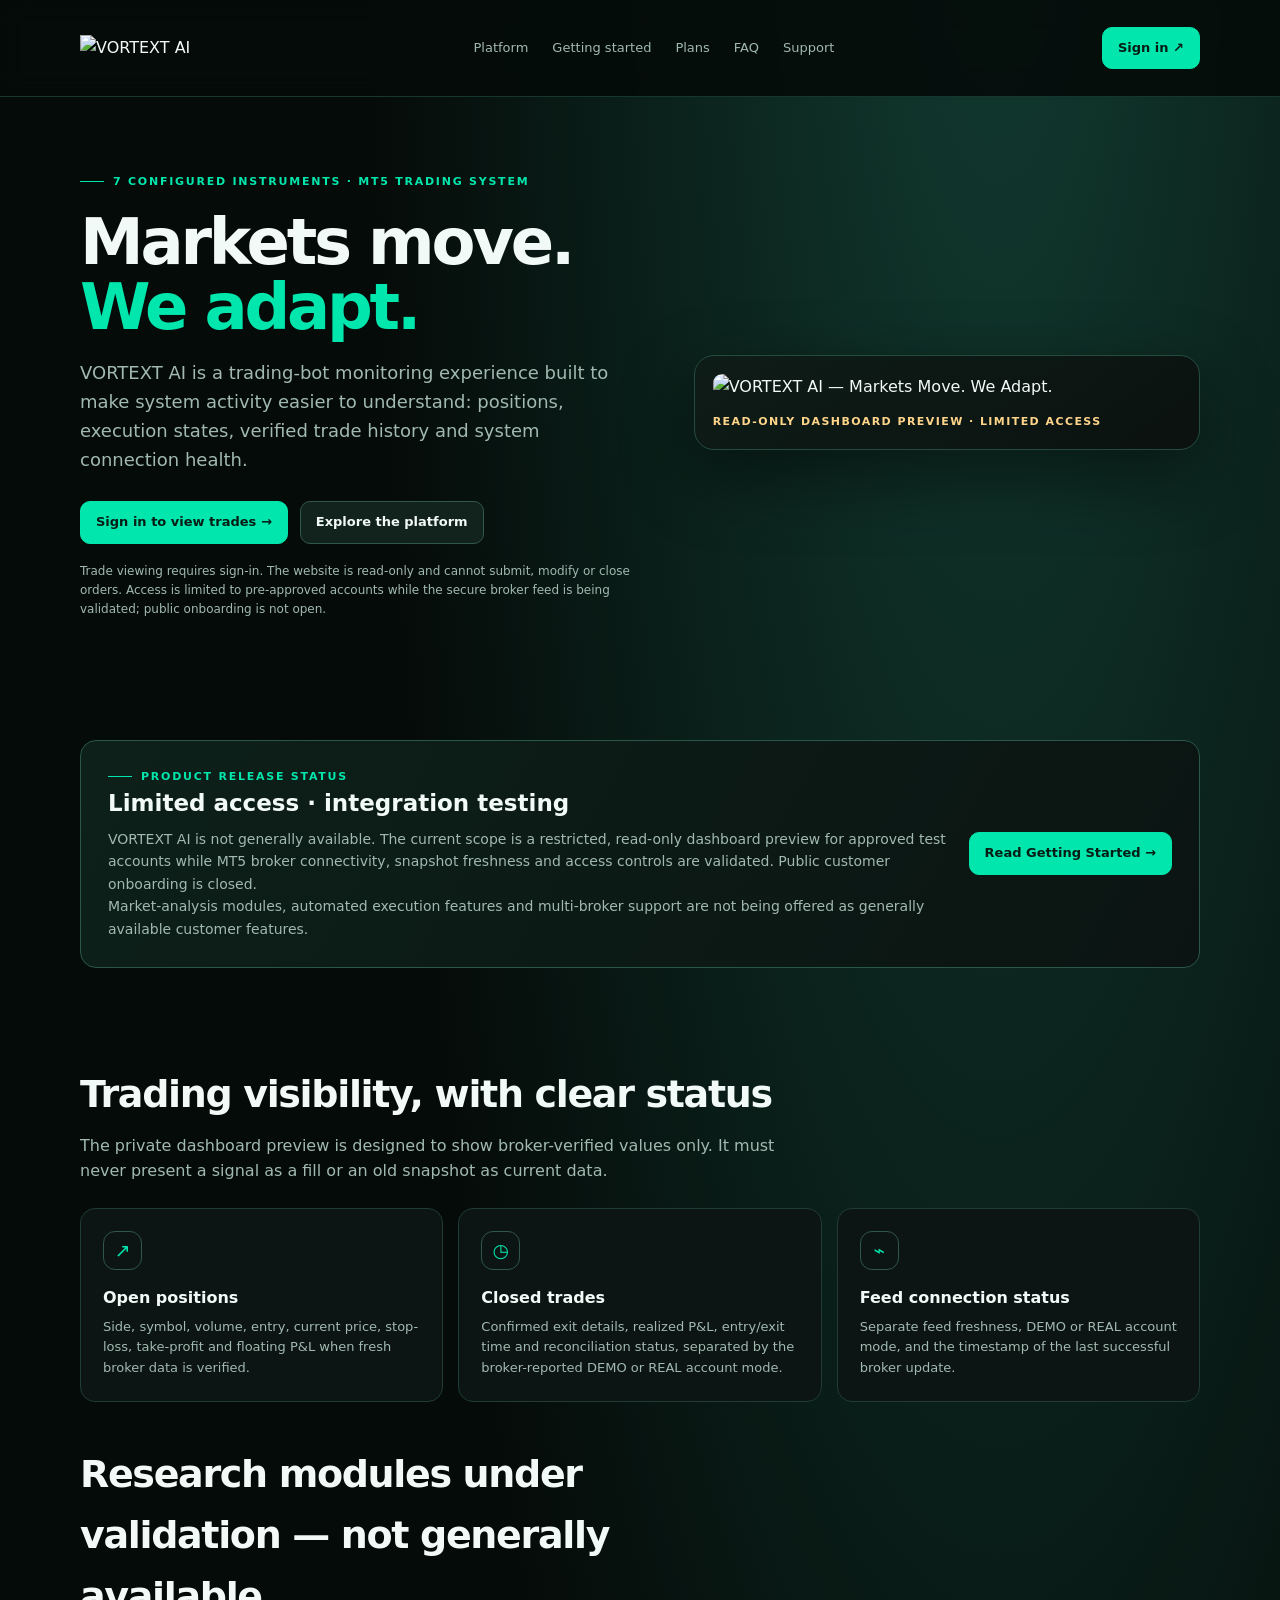
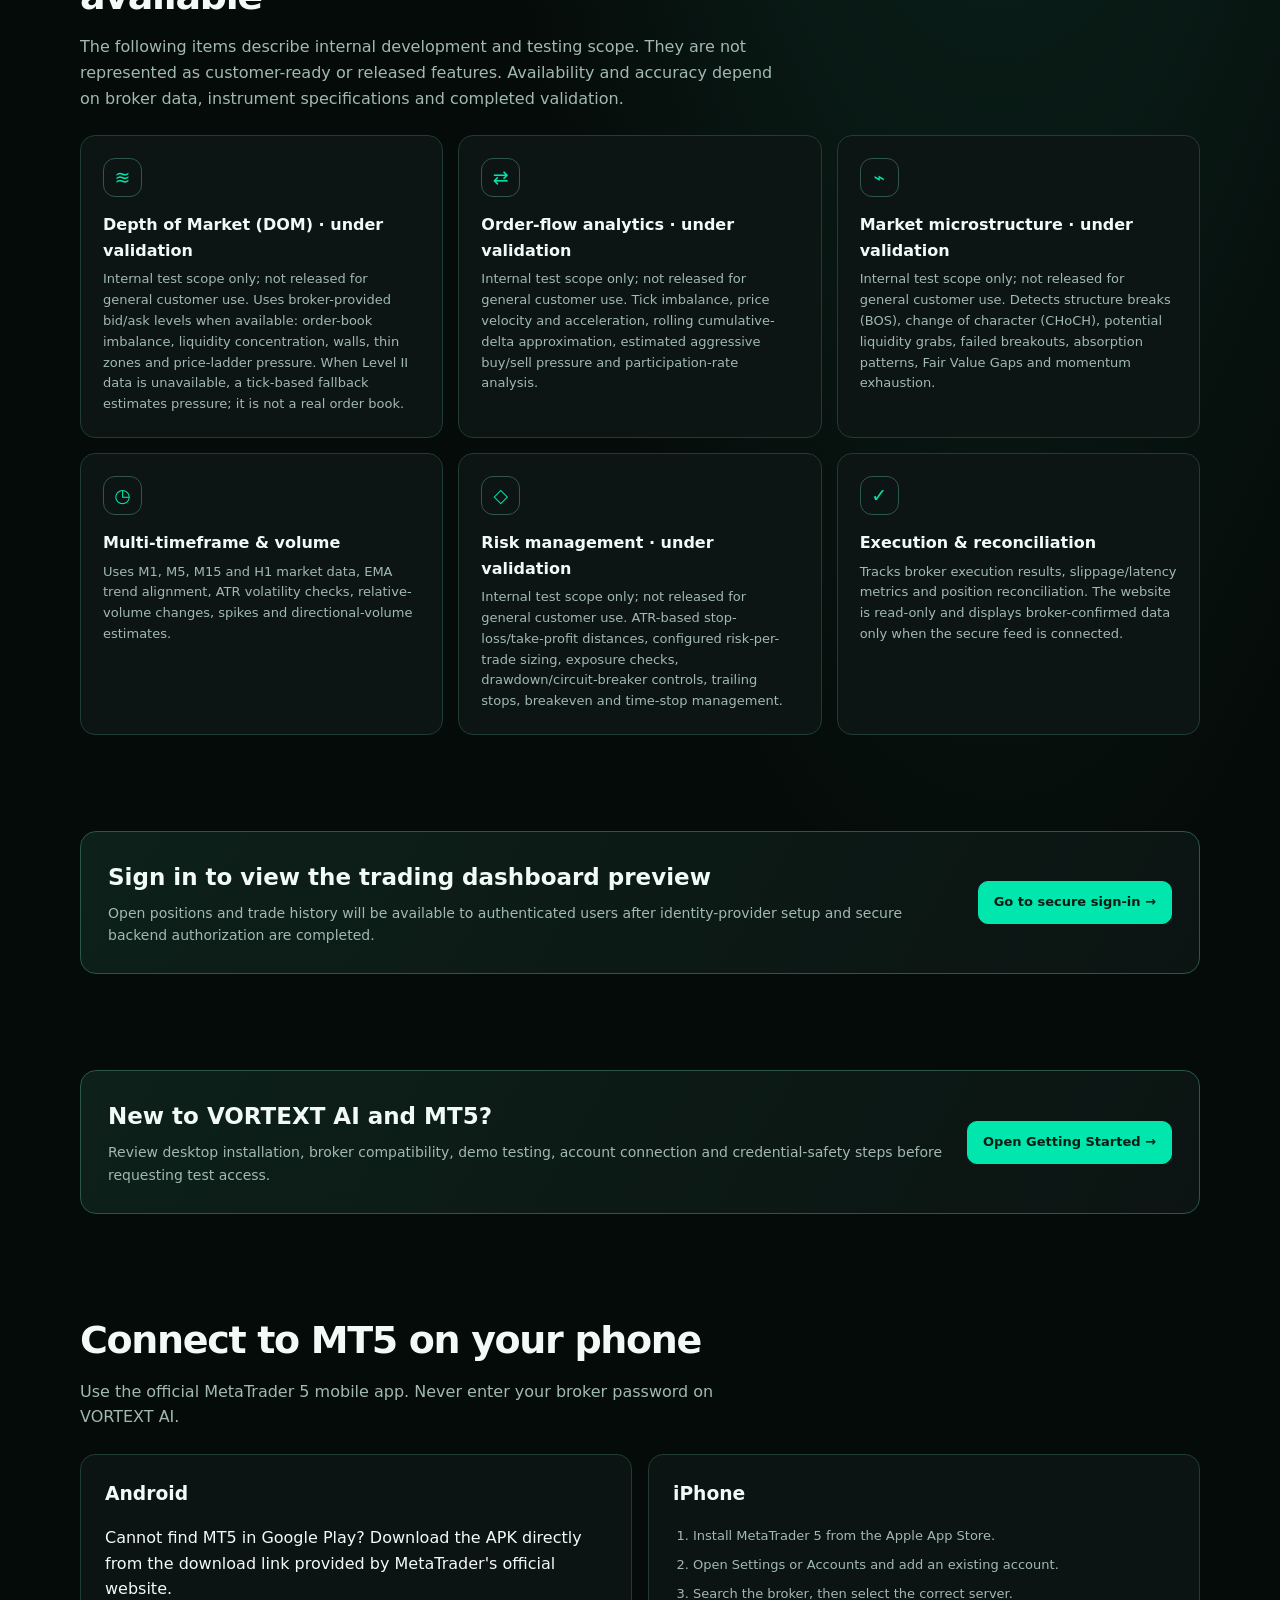
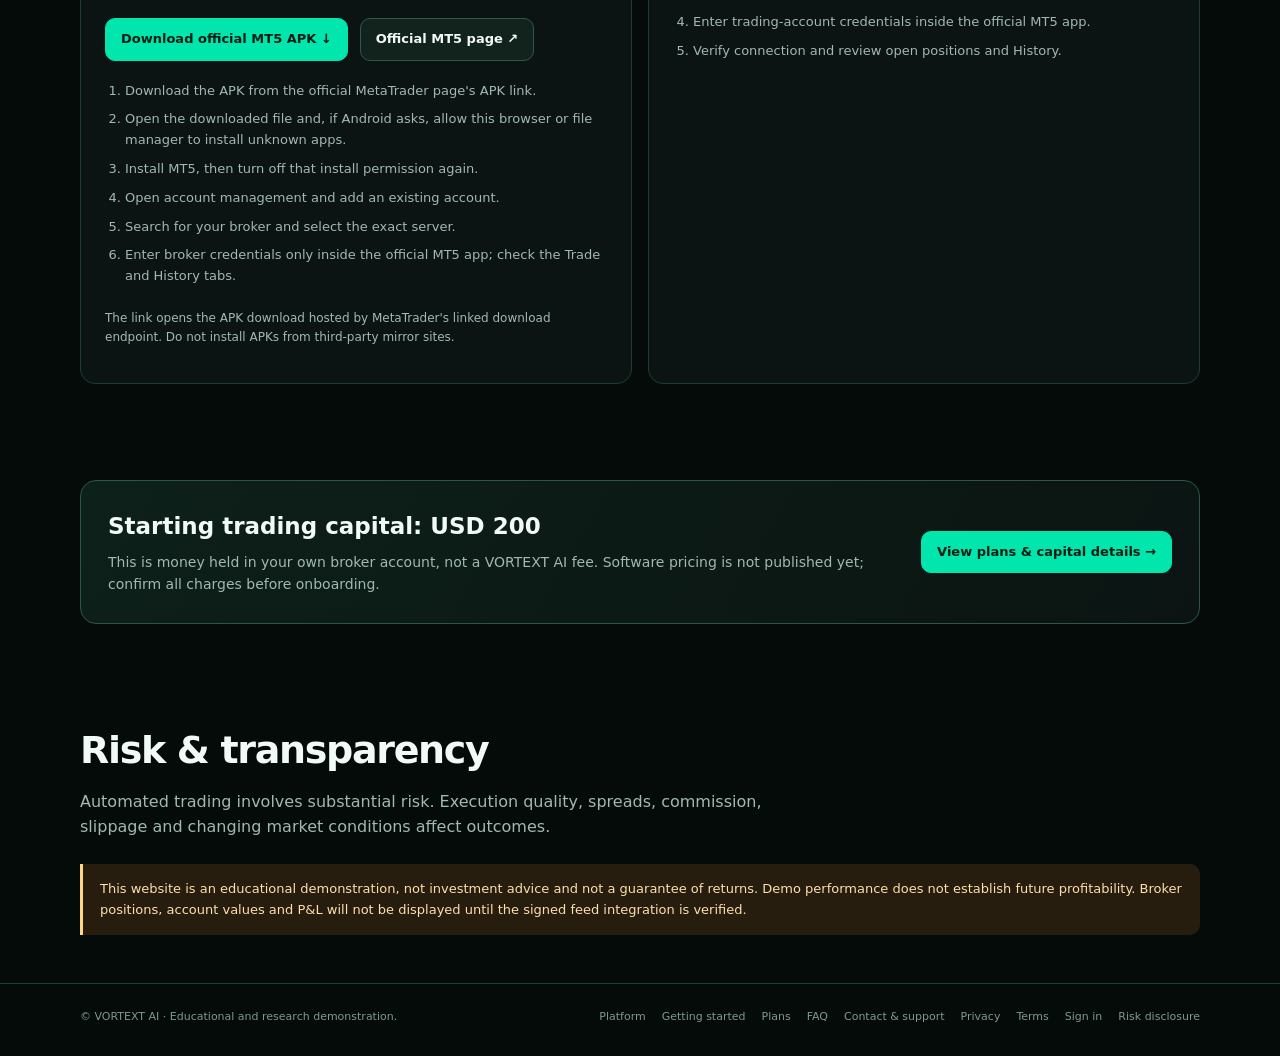
==== website/index.html @ 0aaad3b9 "Use explicit DEMO and REAL wording on homepage" ====
<!doctype html>
<html lang="en">
<head>
<meta charset="utf-8"><meta name="viewport" content="width=device-width,initial-scale=1"><meta name="theme-color" content="#050b09">
<meta name="description" content="VORTEXT AI — transparent read-only monitoring for an automated MT5 trading system.">
<title>VORTEXT AI | Markets Move. We Adapt.</title>
<style>
:root{color-scheme:dark;--bg:#050b09;--panel:#0c1513;--line:#203c34;--text:#f2faf7;--muted:#a1b9b0;--teal:#00e6ad;--cyan:#bfffea;--amber:#ffd58a}
*{box-sizing:border-box}html{scroll-behavior:smooth}body{margin:0;background:radial-gradient(ellipse at 78% -8%,#123d32 0,transparent 45%),var(--bg);color:var(--text);font:16px/1.6 Inter,ui-sans-serif,system-ui,-apple-system,BlinkMacSystemFont,"Segoe UI",sans-serif}a{color:inherit;text-decoration:none}.wrap{width:min(1120px,calc(100% - 32px));margin:auto}
header{position:sticky;top:0;z-index:3;background:#050b09e8;border-bottom:1px solid #17372d;backdrop-filter:blur(12px)}nav{height:96px;display:flex;align-items:center;justify-content:space-between;gap:20px;position:relative}.logo{width:126px;max-width:32vw;height:auto;display:block}.links{display:flex;gap:24px;color:var(--muted);font-size:13px}.links a:hover{color:var(--teal)}.menu-toggle{display:none;width:42px;height:40px;align-items:center;justify-content:center;gap:4px;flex-direction:column;border:1px solid #31564a;background:#12221d;color:var(--text);padding:8px;border-radius:9px;cursor:pointer}.menu-toggle .bar{display:block;width:19px;height:2px;border-radius:2px;background:currentColor;transition:transform .18s ease,opacity .18s ease}.menu-toggle.is-open .bar:nth-child(1){transform:translateY(6px) rotate(45deg)}.menu-toggle.is-open .bar:nth-child(2){opacity:0}.menu-toggle.is-open .bar:nth-child(3){transform:translateY(-6px) rotate(-45deg)}.nav-cta,.btn{display:inline-flex;align-items:center;justify-content:center;border:1px solid #31564a;background:#12221d;color:var(--text);padding:10px 15px;border-radius:10px;font-weight:700;font-size:13px}.btn.primary,.nav-cta{background:var(--teal);border-color:var(--teal);color:#061d15}
.hero{display:grid;grid-template-columns:1.05fr .95fr;gap:54px;align-items:center;padding:76px 0 60px}.eyebrow{display:flex;align-items:center;gap:9px;color:var(--teal);font-size:11px;font-weight:800;letter-spacing:.16em;text-transform:uppercase}.eyebrow:before{content:"";width:24px;height:1px;background:var(--teal)}h1{font-size:clamp(38px,5.4vw,64px);letter-spacing:-.05em;line-height:1.02;margin:19px 0}.highlight{color:var(--teal)}.lead{color:var(--muted);font-size:18px;max-width:590px}.actions{display:flex;gap:12px;flex-wrap:wrap;margin:27px 0 0}.fine{color:var(--muted);font-size:12px;margin-top:18px}
.brand-card{padding:18px;background:linear-gradient(145deg,#0e1c17,#0b1210);border:1px solid #244b3e;border-radius:20px;box-shadow:0 25px 72px #0007}.brand-card img{display:block;width:100%;height:auto;border-radius:9px}.tag{color:var(--amber);font-size:11px;font-weight:800;letter-spacing:.13em;text-transform:uppercase;margin-top:14px}
section{padding:48px 0}.heading{max-width:700px;margin-bottom:24px}.heading h2{font-size:clamp(26px,3.5vw,38px);letter-spacing:-.035em;margin:0 0 8px}.heading p{color:var(--muted);margin:0}.cards{display:grid;grid-template-columns:repeat(3,1fr);gap:15px}.card{background:var(--panel);border:1px solid var(--line);border-radius:15px;padding:22px}.icon{height:39px;width:39px;border-radius:12px;border:1px solid #31564a;display:grid;place-items:center;color:var(--teal);font-size:19px}.card h3{font-size:16px;margin:15px 0 6px}.card p{font-size:13px;color:var(--muted);margin:0}
.access{display:grid;grid-template-columns:1fr auto;align-items:center;gap:22px;background:linear-gradient(120deg,#0d2019,#0b1412);border:1px solid #2a5747;padding:27px;border-radius:16px}.access h2{margin:0 0 6px;font-size:23px}.access p{margin:0;color:var(--muted);font-size:14px}
.split{display:grid;grid-template-columns:1fr 1fr;gap:16px}.guide{background:#0b1412;border:1px solid var(--line);padding:24px;border-radius:15px}.guide h3{margin:0 0 10px}.guide ol{padding-left:20px;color:var(--muted);font-size:13px}.guide li{padding:4px 0}.callout{border-left:3px solid var(--amber);border-radius:0 10px 10px 0;background:#261d0e;color:#ffdfaa;font-size:13px;padding:15px 17px}
footer{border-top:1px solid var(--line);padding:24px 0 30px;color:#81988e;font-size:11px}.foot{display:flex;justify-content:space-between;gap:18px}.footlinks{display:flex;gap:16px;flex-wrap:wrap}
@media(max-width:850px){.hero{grid-template-columns:1fr;gap:32px;padding-top:50px}.brand-card{max-width:620px}.links{gap:14px}.cards{grid-template-columns:1fr 1fr}}@media(max-width:600px){.links{display:none}.links.is-open{display:grid;position:absolute;left:0;right:0;top:calc(100% + 1px);gap:0;padding:8px 14px;background:#07110e;border:1px solid #203c34;border-radius:0 0 12px 12px;box-shadow:0 16px 35px #0008;z-index:10}.links.is-open a{padding:10px 4px;border-bottom:1px solid #1b332b}.links.is-open a:last-child{border-bottom:0}.menu-toggle{display:inline-flex;align-items:center;justify-content:center}.logo{width:100px}nav{height:76px}.hero{padding:38px 0 25px}.lead{font-size:16px}.cards,.split{grid-template-columns:1fr}.access{grid-template-columns:1fr}.access .btn{width:100%}.foot{display:block}.footlinks{margin-top:13px}}
.back-to-top{position:fixed;right:16px;bottom:18px;z-index:20;display:grid;place-items:center;width:46px;height:46px;border-radius:50%;border:1px solid #00e6ad;background:#00e6ad;color:#052019;font-size:25px;font-weight:850;line-height:1;box-shadow:0 8px 28px #0006;opacity:0;visibility:hidden;transform:translateY(8px);transition:opacity .18s ease,transform .18s ease,visibility .18s ease;cursor:pointer}.back-to-top.is-visible{opacity:1;visibility:visible;transform:translateY(0)}.back-to-top:hover{background:#bfffea;border-color:#bfffea}.back-to-top:focus-visible{outline:3px solid #bfffea;outline-offset:4px}@media(prefers-reduced-motion:reduce){.back-to-top{transition:none}}
</style>
<link rel="icon" type="image/svg+xml" href="/favicon.svg?v=20261031-1">
<link rel="shortcut icon" href="/favicon.svg?v=20261031-1">
</head>
<body>
<header><div class="wrap"><nav aria-label="Main navigation"><a href="/" aria-label="VORTEXT AI home"><img class="logo" src="/vortext-ai-logo.webp?v=20261028-1" alt="VORTEXT AI"></a><button class="menu-toggle" id="menu-toggle" type="button" aria-label="Open navigation" aria-expanded="false" aria-controls="site-links" title="Open navigation"><span class="bar" aria-hidden="true"></span><span class="bar" aria-hidden="true"></span><span class="bar" aria-hidden="true"></span></button><div class="links" id="site-links"><a href="#platform">Platform</a><a href="/getting-started.html">Getting started</a><a href="/pricing.html">Plans</a><a href="/faq.html">FAQ</a><a href="/contact.html">Support</a></div><a class="nav-cta" href="/login.html">Sign in ↗</a></nav></div></header>
<main>
<div class="wrap hero"><div><div class="eyebrow">7 configured instruments · MT5 trading system</div><h1>Markets move.<br><span class="highlight">We adapt.</span></h1><p class="lead">VORTEXT AI is a trading-bot monitoring experience built to make system activity easier to understand: positions, execution states, verified trade history and system connection health.</p><div class="actions"><a class="btn primary" href="/login.html">Sign in to view trades →</a><a class="btn" href="#platform">Explore the platform</a></div><p class="fine">Trade viewing requires sign-in. The website is read-only and cannot submit, modify or close orders. Access is limited to pre-approved accounts while the secure broker feed is being validated; public onboarding is not open.</p></div>
<aside class="brand-card"><img src="/vortext-ai-logo.webp?v=20261028-1" alt="VORTEXT AI — Markets Move. We Adapt."><div class="tag">Read-only dashboard preview · limited access</div></aside></div>
<section id="release-status"><div class="wrap"><div class="access"><div><div class="eyebrow">Product release status</div><h2>Limited access · integration testing</h2><p>VORTEXT AI is not generally available. The current scope is a restricted, read-only dashboard preview for approved test accounts while MT5 broker connectivity, snapshot freshness and access controls are validated. Public customer onboarding is closed.</p><p class="fine">Market-analysis modules, automated execution features and multi-broker support are not being offered as generally available customer features.</p></div><a class="btn primary" href="/getting-started.html">Read Getting Started →</a></div></div></section>
<section id="features"><div class="wrap" id="platform"><div class="heading"><h2>Trading visibility, with clear status</h2><p>The private dashboard preview is designed to show broker-verified values only. It must never present a signal as a fill or an old snapshot as current data.</p></div><div class="cards">
<article class="card"><div class="icon">↗</div><h3>Open positions</h3><p>Side, symbol, volume, entry, current price, stop-loss, take-profit and floating P&amp;L when fresh broker data is verified.</p></article>
<article class="card"><div class="icon">◷</div><h3>Closed trades</h3><p>Confirmed exit details, realized P&amp;L, entry/exit time and reconciliation status, separated by the broker-reported DEMO or REAL account mode.</p></article>
<article class="card"><div class="icon">⌁</div><h3>Feed connection status</h3><p>Separate feed freshness, DEMO or REAL account mode, and the timestamp of the last successful broker update.</p></article>
</div>
<div class="heading" style="margin-top:42px"><h2>Research modules under validation — not generally available</h2><p>The following items describe internal development and testing scope. They are not represented as customer-ready or released features. Availability and accuracy depend on broker data, instrument specifications and completed validation.</p></div>
<div class="cards">
<article class="card"><div class="icon">≋</div><h3>Depth of Market (DOM) · under validation</h3><p>Internal test scope only; not released for general customer use. Uses broker-provided bid/ask levels when available: order-book imbalance, liquidity concentration, walls, thin zones and price-ladder pressure. When Level II data is unavailable, a tick-based fallback estimates pressure; it is not a real order book.</p></article>
<article class="card"><div class="icon">⇄</div><h3>Order-flow analytics · under validation</h3><p>Internal test scope only; not released for general customer use. Tick imbalance, price velocity and acceleration, rolling cumulative-delta approximation, estimated aggressive buy/sell pressure and participation-rate analysis.</p></article>
<article class="card"><div class="icon">⌁</div><h3>Market microstructure · under validation</h3><p>Internal test scope only; not released for general customer use. Detects structure breaks (BOS), change of character (CHoCH), potential liquidity grabs, failed breakouts, absorption patterns, Fair Value Gaps and momentum exhaustion.</p></article>
<article class="card"><div class="icon">◷</div><h3>Multi-timeframe &amp; volume</h3><p>Uses M1, M5, M15 and H1 market data, EMA trend alignment, ATR volatility checks, relative-volume changes, spikes and directional-volume estimates.</p></article>
<article class="card"><div class="icon">◇</div><h3>Risk management · under validation</h3><p>Internal test scope only; not released for general customer use. ATR-based stop-loss/take-profit distances, configured risk-per-trade sizing, exposure checks, drawdown/circuit-breaker controls, trailing stops, breakeven and time-stop management.</p></article>
<article class="card"><div class="icon">✓</div><h3>Execution &amp; reconciliation</h3><p>Tracks broker execution results, slippage/latency metrics and position reconciliation. The website is read-only and displays broker-confirmed data only when the secure feed is connected.</p></article>
</div></div></section>
<section id="access"><div class="wrap"><div class="access"><div><h2>Sign in to view the trading dashboard preview</h2><p>Open positions and trade history will be available to authenticated users after identity-provider setup and secure backend authorization are completed.</p></div><a class="btn primary" href="/login.html">Go to secure sign-in →</a></div></div></section>
<section id="getting-started"><div class="wrap"><div class="access"><div><h2>New to VORTEXT AI and MT5?</h2><p>Review desktop installation, broker compatibility, demo testing, account connection and credential-safety steps before requesting test access.</p></div><a class="btn primary" href="/getting-started.html">Open Getting Started →</a></div></div></section>
<section id="mobile"><div class="wrap"><div class="heading"><h2>Connect to MT5 on your phone</h2><p>Use the official MetaTrader 5 mobile app. Never enter your broker password on VORTEXT AI.</p></div><div class="split">
<article class="guide"><h3>Android</h3><p>Cannot find MT5 in Google Play? Download the APK directly from the download link provided by MetaTrader's official website.</p><div class="actions" style="margin:16px 0"><a class="btn primary" href="https://download.terminal.free/cdn/web/metaquotes.software.corp/mt5/metatrader5.apk?utm_campaign=install.metaquotes&utm_source=www.metatrader5.com" target="_blank" rel="noopener noreferrer" aria-label="Download official MetaTrader 5 Android APK">Download official MT5 APK ↓</a><a class="btn" href="https://www.metatrader5.com/en/mobile-trading/android" target="_blank" rel="noopener noreferrer">Official MT5 page ↗</a></div><ol><li>Download the APK from the official MetaTrader page's APK link.</li><li>Open the downloaded file and, if Android asks, allow this browser or file manager to install unknown apps.</li><li>Install MT5, then turn off that install permission again.</li><li>Open account management and add an existing account.</li><li>Search for your broker and select the exact server.</li><li>Enter broker credentials only inside the official MT5 app; check the Trade and History tabs.</li></ol><p class="fine">The link opens the APK download hosted by MetaTrader's linked download endpoint. Do not install APKs from third-party mirror sites.</p></article>
<article class="guide"><h3>iPhone</h3><ol><li>Install MetaTrader 5 from the Apple App Store.</li><li>Open Settings or Accounts and add an existing account.</li><li>Search the broker, then select the correct server.</li><li>Enter trading-account credentials inside the official MT5 app.</li><li>Verify connection and review open positions and History.</li></ol></article>
</div></div></section>
<section id="pricing-preview"><div class="wrap"><div class="access"><div><h2>Starting trading capital: USD 200</h2><p>This is money held in your own broker account, not a VORTEXT AI fee. Software pricing is not published yet; confirm all charges before onboarding.</p></div><a class="btn primary" href="/pricing.html">View plans &amp; capital details →</a></div></div></section>
<section id="risk"><div class="wrap"><div class="heading"><h2>Risk &amp; transparency</h2><p>Automated trading involves substantial risk. Execution quality, spreads, commission, slippage and changing market conditions affect outcomes.</p></div><div class="callout">This website is an educational demonstration, not investment advice and not a guarantee of returns. Demo performance does not establish future profitability. Broker positions, account values and P&amp;L will not be displayed until the signed feed integration is verified.</div></div></section>
</main>
<footer><div class="wrap foot"><div>© VORTEXT AI · Educational and research demonstration.</div><div class="footlinks"><a href="#platform">Platform</a><a href="/getting-started.html">Getting started</a><a href="/pricing.html">Plans</a><a href="/faq.html">FAQ</a><a href="/contact.html">Contact &amp; support</a><a href="/privacy.html">Privacy</a><a href="/terms.html">Terms</a><a href="/login.html">Sign in</a><a href="#risk">Risk disclosure</a></div></div></footer>
<button class="back-to-top" id="back-to-top" type="button" aria-label="Back to top" title="Back to top">↑</button>
<script>
(function(){
  const menuButton=document.getElementById("menu-toggle");
  const links=document.getElementById("site-links");
  if(menuButton && links){
    function closeMenu(){menuButton.setAttribute("aria-expanded","false");menuButton.setAttribute("aria-label","Open navigation");menuButton.title="Open navigation";menuButton.classList.remove("is-open");links.classList.remove("is-open");}
    menuButton.addEventListener("click",function(){
      const isOpen=menuButton.getAttribute("aria-expanded")==="true";
      menuButton.setAttribute("aria-expanded",String(!isOpen));
      menuButton.setAttribute("aria-label",isOpen?"Open navigation":"Close navigation");
      menuButton.title=isOpen?"Open navigation":"Close navigation";
      menuButton.classList.toggle("is-open",!isOpen);
      links.classList.toggle("is-open",!isOpen);
    });
    links.addEventListener("click",function(event){if(event.target.closest("a"))closeMenu();});
    document.addEventListener("keydown",function(event){if(event.key==="Escape")closeMenu();});
    window.addEventListener("resize",function(){if(window.innerWidth>600)closeMenu();});
  }
})();
(function(){
  const button=document.getElementById("back-to-top");
  if(!button)return;
  let queued=false;
  function sync(){
    button.classList.toggle("is-visible",window.scrollY>320);
    queued=false;
  }
  window.addEventListener("scroll",function(){
    if(!queued){queued=true;window.requestAnimationFrame(sync);}
  },{passive:true});
  button.addEventListener("click",function(){
    const reduced=window.matchMedia("(prefers-reduced-motion: reduce)").matches;
    window.scrollTo({top:0,behavior:reduced?"auto":"smooth"});
  });
  sync();
})();
</script>
</body></html>
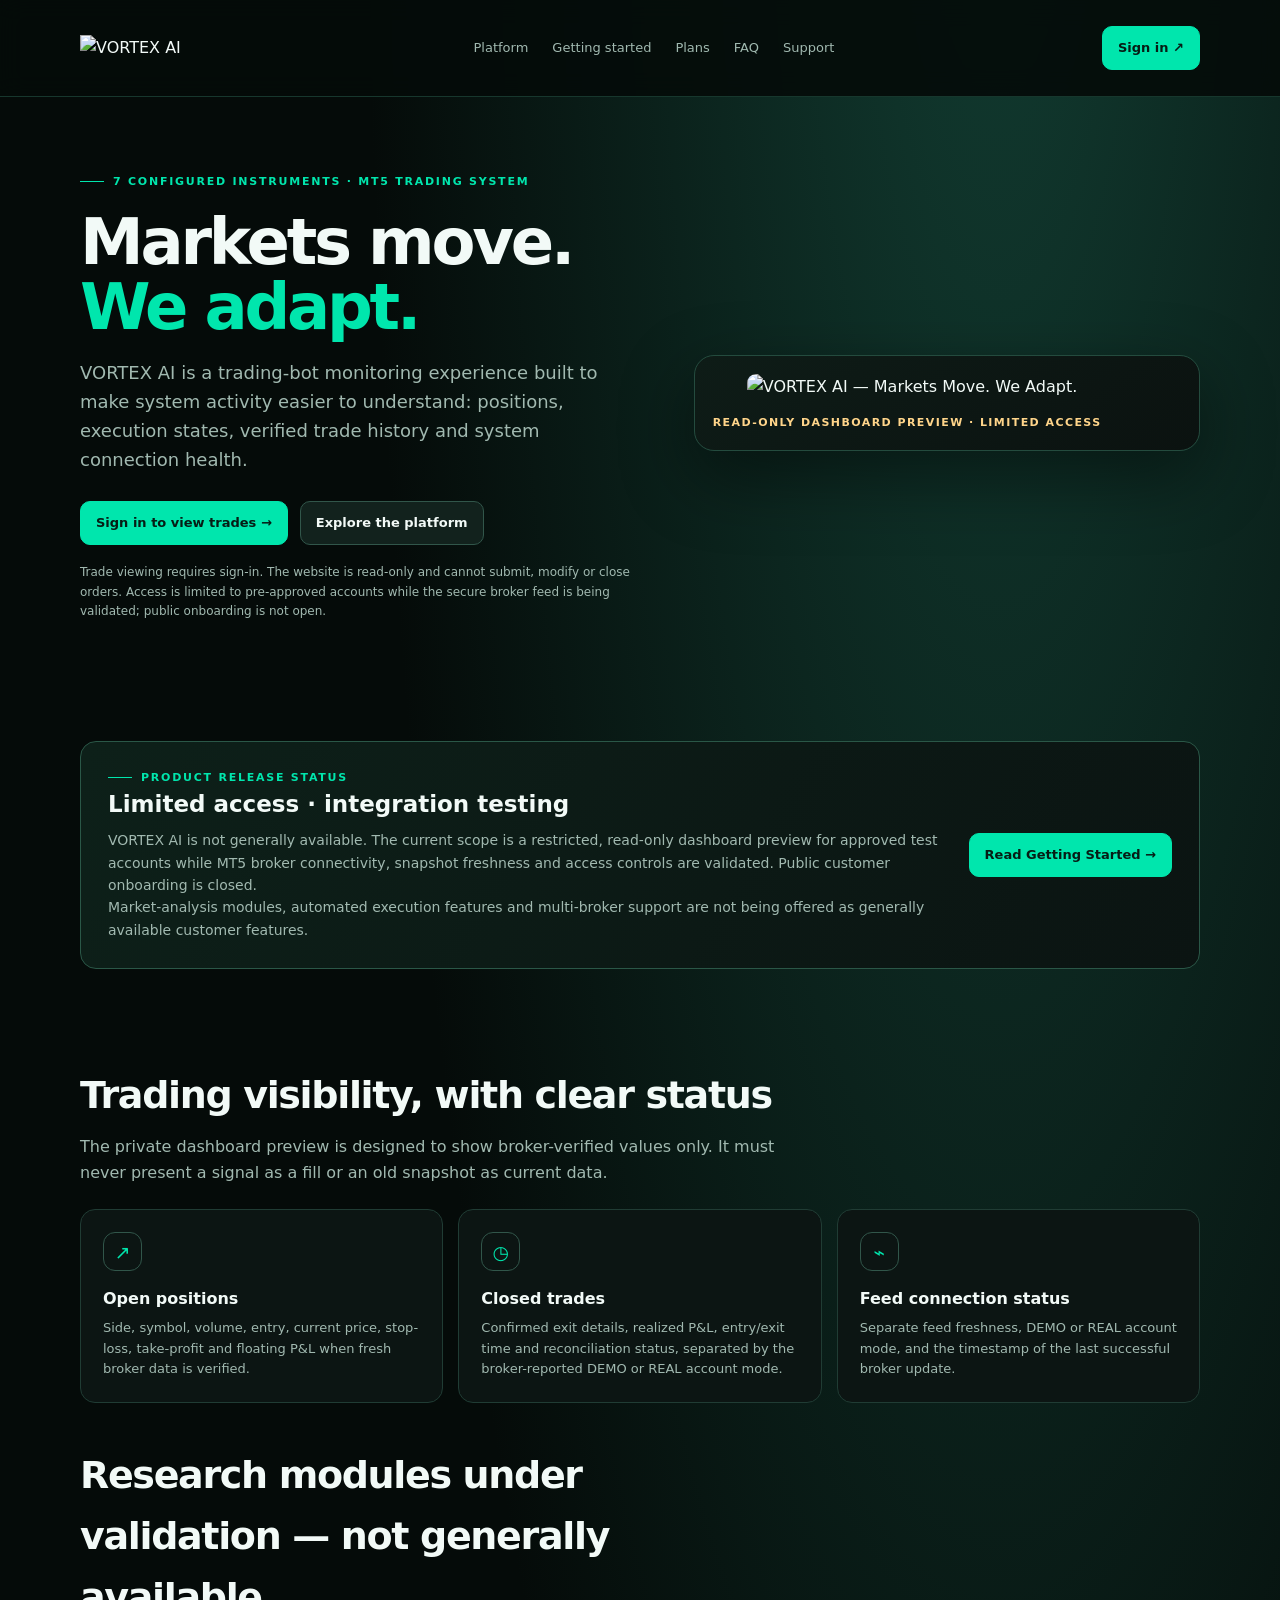
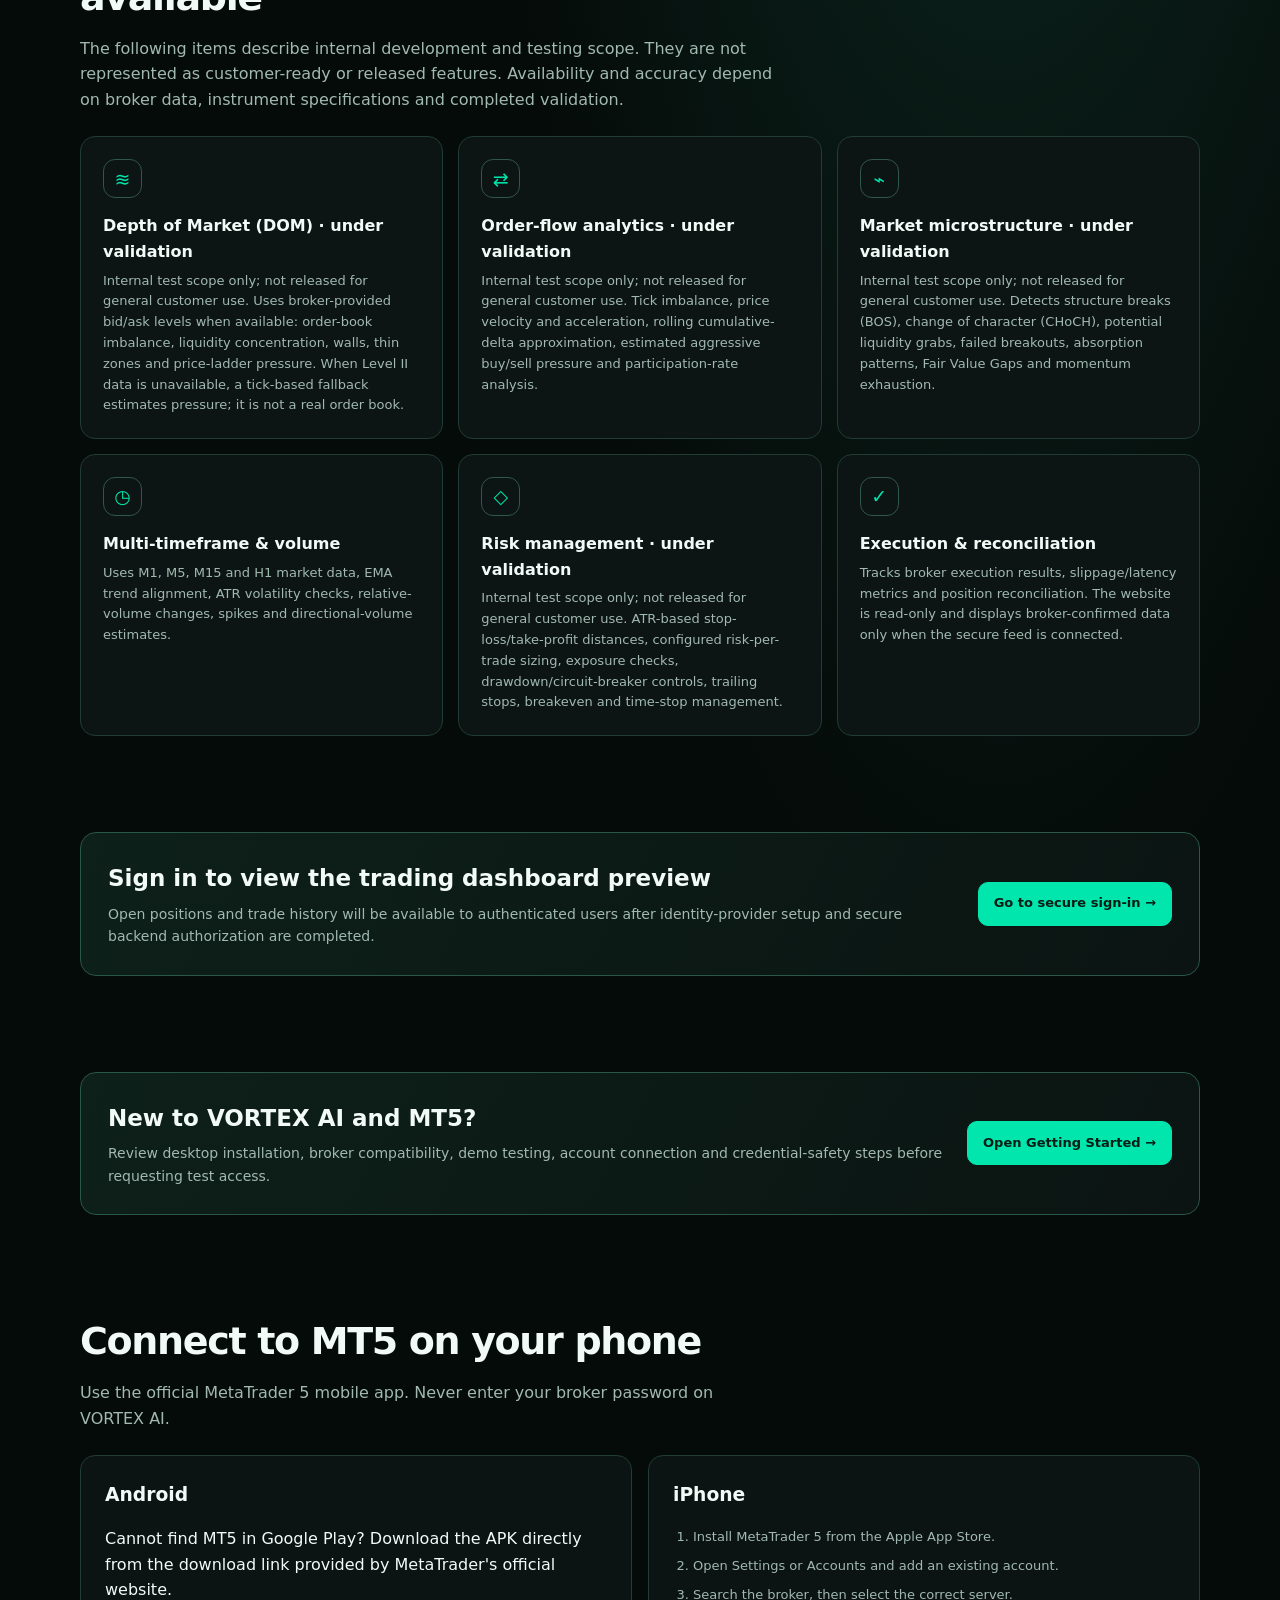
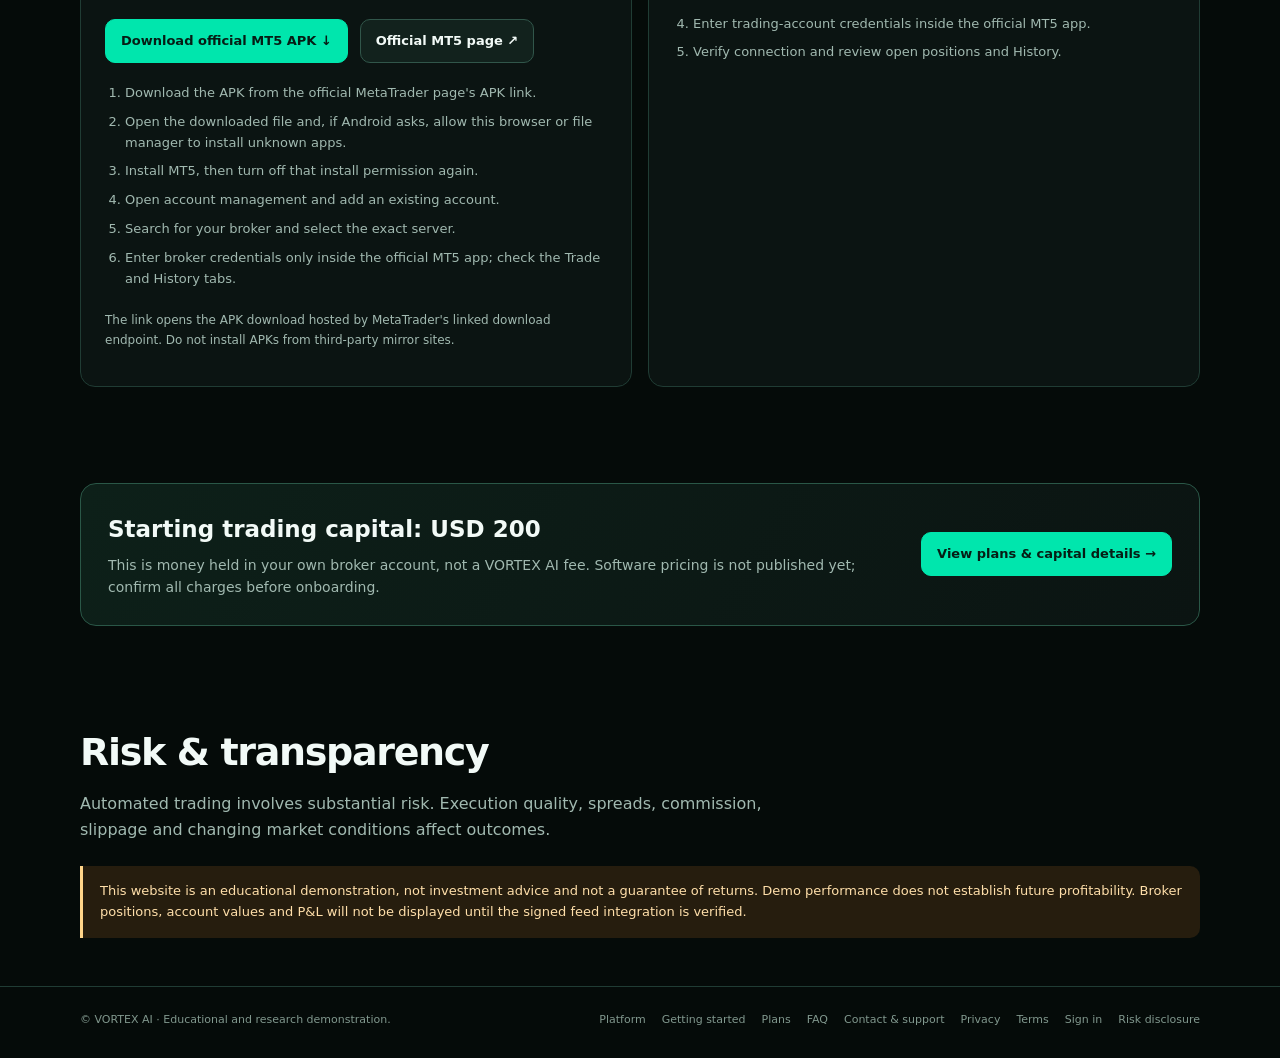
==== commit d1511c29: "Polish VORTEX mobile layouts and preserve feed auth fix" ====
--- a/website/index.html
+++ b/website/index.html
@@ -2,8 +2,8 @@
 <html lang="en">
 <head>
 <meta charset="utf-8"><meta name="viewport" content="width=device-width,initial-scale=1"><meta name="theme-color" content="#050b09">
-<meta name="description" content="VORTEXT AI — transparent read-only monitoring for an automated MT5 trading system.">
-<title>VORTEXT AI | Markets Move. We Adapt.</title>
+<meta name="description" content="VORTEX AI — transparent read-only monitoring for an automated MT5 trading system.">
+<title>VORTEX AI | Markets Move. We Adapt.</title>
 <style>
 :root{color-scheme:dark;--bg:#050b09;--panel:#0c1513;--line:#203c34;--text:#f2faf7;--muted:#a1b9b0;--teal:#00e6ad;--cyan:#bfffea;--amber:#ffd58a}
 *{box-sizing:border-box}html{scroll-behavior:smooth}body{margin:0;background:radial-gradient(ellipse at 78% -8%,#123d32 0,transparent 45%),var(--bg);color:var(--text);font:16px/1.6 Inter,ui-sans-serif,system-ui,-apple-system,BlinkMacSystemFont,"Segoe UI",sans-serif}a{color:inherit;text-decoration:none}.wrap{width:min(1120px,calc(100% - 32px));margin:auto}
@@ -16,16 +16,45 @@
 footer{border-top:1px solid var(--line);padding:24px 0 30px;color:#81988e;font-size:11px}.foot{display:flex;justify-content:space-between;gap:18px}.footlinks{display:flex;gap:16px;flex-wrap:wrap}
 @media(max-width:850px){.hero{grid-template-columns:1fr;gap:32px;padding-top:50px}.brand-card{max-width:620px}.links{gap:14px}.cards{grid-template-columns:1fr 1fr}}@media(max-width:600px){.links{display:none}.links.is-open{display:grid;position:absolute;left:0;right:0;top:calc(100% + 1px);gap:0;padding:8px 14px;background:#07110e;border:1px solid #203c34;border-radius:0 0 12px 12px;box-shadow:0 16px 35px #0008;z-index:10}.links.is-open a{padding:10px 4px;border-bottom:1px solid #1b332b}.links.is-open a:last-child{border-bottom:0}.menu-toggle{display:inline-flex;align-items:center;justify-content:center}.logo{width:100px}nav{height:76px}.hero{padding:38px 0 25px}.lead{font-size:16px}.cards,.split{grid-template-columns:1fr}.access{grid-template-columns:1fr}.access .btn{width:100%}.foot{display:block}.footlinks{margin-top:13px}}
 .back-to-top{position:fixed;right:16px;bottom:18px;z-index:20;display:grid;place-items:center;width:46px;height:46px;border-radius:50%;border:1px solid #00e6ad;background:#00e6ad;color:#052019;font-size:25px;font-weight:850;line-height:1;box-shadow:0 8px 28px #0006;opacity:0;visibility:hidden;transform:translateY(8px);transition:opacity .18s ease,transform .18s ease,visibility .18s ease;cursor:pointer}.back-to-top.is-visible{opacity:1;visibility:visible;transform:translateY(0)}.back-to-top:hover{background:#bfffea;border-color:#bfffea}.back-to-top:focus-visible{outline:3px solid #bfffea;outline-offset:4px}@media(prefers-reduced-motion:reduce){.back-to-top{transition:none}}
+
+/* VORTEX responsive safeguards */
+img,svg{max-width:100%}
+.wrap,nav,.hero,.brand-card,.actions,.card,.guide,.access{min-width:0}
+.logo{height:auto;object-fit:contain;image-rendering:auto}
+.brand-card{min-width:0;overflow:hidden}
+.brand-card img{display:block;width:100%;max-width:400px;height:auto;object-fit:contain;margin-inline:auto}
+.nav-cta,.btn{min-height:44px;line-height:1.3;text-align:center;white-space:normal;overflow-wrap:anywhere}
+.actions .btn{min-width:0;max-width:100%}
+.menu-toggle{flex:0 0 42px}
+@media(max-width:600px){
+ nav{height:76px;gap:9px}
+ .logo{width:94px;max-width:27vw}
+ .nav-cta{margin-left:auto;padding:10px 11px;font-size:12px;white-space:nowrap}
+ .menu-toggle{width:42px;min-height:42px}
+ .hero{grid-template-columns:minmax(0,1fr);gap:22px;padding:32px 0 24px}
+ .brand-card{width:100%;max-width:100%;padding:12px;border-radius:16px}
+ .brand-card img{max-width:100%;width:100%;height:auto}
+ h1{font-size:clamp(34px,10vw,46px)}
+ .lead{font-size:16px}
+ .actions{gap:10px}
+ .actions .btn{flex:1 1 100%;width:100%}
+ .access{grid-template-columns:minmax(0,1fr);gap:14px;padding:20px}
+ .access .btn{width:100%}
+ .cards,.split{grid-template-columns:minmax(0,1fr)}
+ .card,.guide{padding:18px}
+ .foot{display:block}
+ .footlinks{margin-top:13px}
+}
 </style>
 <link rel="icon" type="image/svg+xml" href="/favicon.svg?v=20261031-1">
 <link rel="shortcut icon" href="/favicon.svg?v=20261031-1">
 </head>
 <body>
-<header><div class="wrap"><nav aria-label="Main navigation"><a href="/" aria-label="VORTEXT AI home"><img class="logo" src="/vortext-ai-logo.webp?v=20261028-1" alt="VORTEXT AI"></a><button class="menu-toggle" id="menu-toggle" type="button" aria-label="Open navigation" aria-expanded="false" aria-controls="site-links" title="Open navigation"><span class="bar" aria-hidden="true"></span><span class="bar" aria-hidden="true"></span><span class="bar" aria-hidden="true"></span></button><div class="links" id="site-links"><a href="#platform">Platform</a><a href="/getting-started.html">Getting started</a><a href="/pricing.html">Plans</a><a href="/faq.html">FAQ</a><a href="/contact.html">Support</a></div><a class="nav-cta" href="/login.html">Sign in ↗</a></nav></div></header>
+<header><div class="wrap"><nav aria-label="Main navigation"><a href="/" aria-label="VORTEX AI home"><img class="logo" src="/vortext-ai-logo.webp?v=20261101-2" alt="VORTEX AI"></a><button class="menu-toggle" id="menu-toggle" type="button" aria-label="Open navigation" aria-expanded="false" aria-controls="site-links" title="Open navigation"><span class="bar" aria-hidden="true"></span><span class="bar" aria-hidden="true"></span><span class="bar" aria-hidden="true"></span></button><div class="links" id="site-links"><a href="#platform">Platform</a><a href="/getting-started.html">Getting started</a><a href="/pricing.html">Plans</a><a href="/faq.html">FAQ</a><a href="/contact.html">Support</a></div><a class="nav-cta" href="/login.html">Sign in ↗</a></nav></div></header>
 <main>
-<div class="wrap hero"><div><div class="eyebrow">7 configured instruments · MT5 trading system</div><h1>Markets move.<br><span class="highlight">We adapt.</span></h1><p class="lead">VORTEXT AI is a trading-bot monitoring experience built to make system activity easier to understand: positions, execution states, verified trade history and system connection health.</p><div class="actions"><a class="btn primary" href="/login.html">Sign in to view trades →</a><a class="btn" href="#platform">Explore the platform</a></div><p class="fine">Trade viewing requires sign-in. The website is read-only and cannot submit, modify or close orders. Access is limited to pre-approved accounts while the secure broker feed is being validated; public onboarding is not open.</p></div>
-<aside class="brand-card"><img src="/vortext-ai-logo.webp?v=20261028-1" alt="VORTEXT AI — Markets Move. We Adapt."><div class="tag">Read-only dashboard preview · limited access</div></aside></div>
-<section id="release-status"><div class="wrap"><div class="access"><div><div class="eyebrow">Product release status</div><h2>Limited access · integration testing</h2><p>VORTEXT AI is not generally available. The current scope is a restricted, read-only dashboard preview for approved test accounts while MT5 broker connectivity, snapshot freshness and access controls are validated. Public customer onboarding is closed.</p><p class="fine">Market-analysis modules, automated execution features and multi-broker support are not being offered as generally available customer features.</p></div><a class="btn primary" href="/getting-started.html">Read Getting Started →</a></div></div></section>
+<div class="wrap hero"><div><div class="eyebrow">7 configured instruments · MT5 trading system</div><h1>Markets move.<br><span class="highlight">We adapt.</span></h1><p class="lead">VORTEX AI is a trading-bot monitoring experience built to make system activity easier to understand: positions, execution states, verified trade history and system connection health.</p><div class="actions"><a class="btn primary" href="/login.html">Sign in to view trades →</a><a class="btn" href="#platform">Explore the platform</a></div><p class="fine">Trade viewing requires sign-in. The website is read-only and cannot submit, modify or close orders. Access is limited to pre-approved accounts while the secure broker feed is being validated; public onboarding is not open.</p></div>
+<aside class="brand-card"><img src="/vortext-ai-logo.webp?v=20261101-2" alt="VORTEX AI — Markets Move. We Adapt."><div class="tag">Read-only dashboard preview · limited access</div></aside></div>
+<section id="release-status"><div class="wrap"><div class="access"><div><div class="eyebrow">Product release status</div><h2>Limited access · integration testing</h2><p>VORTEX AI is not generally available. The current scope is a restricted, read-only dashboard preview for approved test accounts while MT5 broker connectivity, snapshot freshness and access controls are validated. Public customer onboarding is closed.</p><p class="fine">Market-analysis modules, automated execution features and multi-broker support are not being offered as generally available customer features.</p></div><a class="btn primary" href="/getting-started.html">Read Getting Started →</a></div></div></section>
 <section id="features"><div class="wrap" id="platform"><div class="heading"><h2>Trading visibility, with clear status</h2><p>The private dashboard preview is designed to show broker-verified values only. It must never present a signal as a fill or an old snapshot as current data.</p></div><div class="cards">
 <article class="card"><div class="icon">↗</div><h3>Open positions</h3><p>Side, symbol, volume, entry, current price, stop-loss, take-profit and floating P&amp;L when fresh broker data is verified.</p></article>
 <article class="card"><div class="icon">◷</div><h3>Closed trades</h3><p>Confirmed exit details, realized P&amp;L, entry/exit time and reconciliation status, separated by the broker-reported DEMO or REAL account mode.</p></article>
@@ -41,15 +70,15 @@
 <article class="card"><div class="icon">✓</div><h3>Execution &amp; reconciliation</h3><p>Tracks broker execution results, slippage/latency metrics and position reconciliation. The website is read-only and displays broker-confirmed data only when the secure feed is connected.</p></article>
 </div></div></section>
 <section id="access"><div class="wrap"><div class="access"><div><h2>Sign in to view the trading dashboard preview</h2><p>Open positions and trade history will be available to authenticated users after identity-provider setup and secure backend authorization are completed.</p></div><a class="btn primary" href="/login.html">Go to secure sign-in →</a></div></div></section>
-<section id="getting-started"><div class="wrap"><div class="access"><div><h2>New to VORTEXT AI and MT5?</h2><p>Review desktop installation, broker compatibility, demo testing, account connection and credential-safety steps before requesting test access.</p></div><a class="btn primary" href="/getting-started.html">Open Getting Started →</a></div></div></section>
-<section id="mobile"><div class="wrap"><div class="heading"><h2>Connect to MT5 on your phone</h2><p>Use the official MetaTrader 5 mobile app. Never enter your broker password on VORTEXT AI.</p></div><div class="split">
+<section id="getting-started"><div class="wrap"><div class="access"><div><h2>New to VORTEX AI and MT5?</h2><p>Review desktop installation, broker compatibility, demo testing, account connection and credential-safety steps before requesting test access.</p></div><a class="btn primary" href="/getting-started.html">Open Getting Started →</a></div></div></section>
+<section id="mobile"><div class="wrap"><div class="heading"><h2>Connect to MT5 on your phone</h2><p>Use the official MetaTrader 5 mobile app. Never enter your broker password on VORTEX AI.</p></div><div class="split">
 <article class="guide"><h3>Android</h3><p>Cannot find MT5 in Google Play? Download the APK directly from the download link provided by MetaTrader's official website.</p><div class="actions" style="margin:16px 0"><a class="btn primary" href="https://download.terminal.free/cdn/web/metaquotes.software.corp/mt5/metatrader5.apk?utm_campaign=install.metaquotes&utm_source=www.metatrader5.com" target="_blank" rel="noopener noreferrer" aria-label="Download official MetaTrader 5 Android APK">Download official MT5 APK ↓</a><a class="btn" href="https://www.metatrader5.com/en/mobile-trading/android" target="_blank" rel="noopener noreferrer">Official MT5 page ↗</a></div><ol><li>Download the APK from the official MetaTrader page's APK link.</li><li>Open the downloaded file and, if Android asks, allow this browser or file manager to install unknown apps.</li><li>Install MT5, then turn off that install permission again.</li><li>Open account management and add an existing account.</li><li>Search for your broker and select the exact server.</li><li>Enter broker credentials only inside the official MT5 app; check the Trade and History tabs.</li></ol><p class="fine">The link opens the APK download hosted by MetaTrader's linked download endpoint. Do not install APKs from third-party mirror sites.</p></article>
 <article class="guide"><h3>iPhone</h3><ol><li>Install MetaTrader 5 from the Apple App Store.</li><li>Open Settings or Accounts and add an existing account.</li><li>Search the broker, then select the correct server.</li><li>Enter trading-account credentials inside the official MT5 app.</li><li>Verify connection and review open positions and History.</li></ol></article>
 </div></div></section>
-<section id="pricing-preview"><div class="wrap"><div class="access"><div><h2>Starting trading capital: USD 200</h2><p>This is money held in your own broker account, not a VORTEXT AI fee. Software pricing is not published yet; confirm all charges before onboarding.</p></div><a class="btn primary" href="/pricing.html">View plans &amp; capital details →</a></div></div></section>
+<section id="pricing-preview"><div class="wrap"><div class="access"><div><h2>Starting trading capital: USD 200</h2><p>This is money held in your own broker account, not a VORTEX AI fee. Software pricing is not published yet; confirm all charges before onboarding.</p></div><a class="btn primary" href="/pricing.html">View plans &amp; capital details →</a></div></div></section>
 <section id="risk"><div class="wrap"><div class="heading"><h2>Risk &amp; transparency</h2><p>Automated trading involves substantial risk. Execution quality, spreads, commission, slippage and changing market conditions affect outcomes.</p></div><div class="callout">This website is an educational demonstration, not investment advice and not a guarantee of returns. Demo performance does not establish future profitability. Broker positions, account values and P&amp;L will not be displayed until the signed feed integration is verified.</div></div></section>
 </main>
-<footer><div class="wrap foot"><div>© VORTEXT AI · Educational and research demonstration.</div><div class="footlinks"><a href="#platform">Platform</a><a href="/getting-started.html">Getting started</a><a href="/pricing.html">Plans</a><a href="/faq.html">FAQ</a><a href="/contact.html">Contact &amp; support</a><a href="/privacy.html">Privacy</a><a href="/terms.html">Terms</a><a href="/login.html">Sign in</a><a href="#risk">Risk disclosure</a></div></div></footer>
+<footer><div class="wrap foot"><div>© VORTEX AI · Educational and research demonstration.</div><div class="footlinks"><a href="#platform">Platform</a><a href="/getting-started.html">Getting started</a><a href="/pricing.html">Plans</a><a href="/faq.html">FAQ</a><a href="/contact.html">Contact &amp; support</a><a href="/privacy.html">Privacy</a><a href="/terms.html">Terms</a><a href="/login.html">Sign in</a><a href="#risk">Risk disclosure</a></div></div></footer>
 <button class="back-to-top" id="back-to-top" type="button" aria-label="Back to top" title="Back to top">↑</button>
 <script>
 (function(){
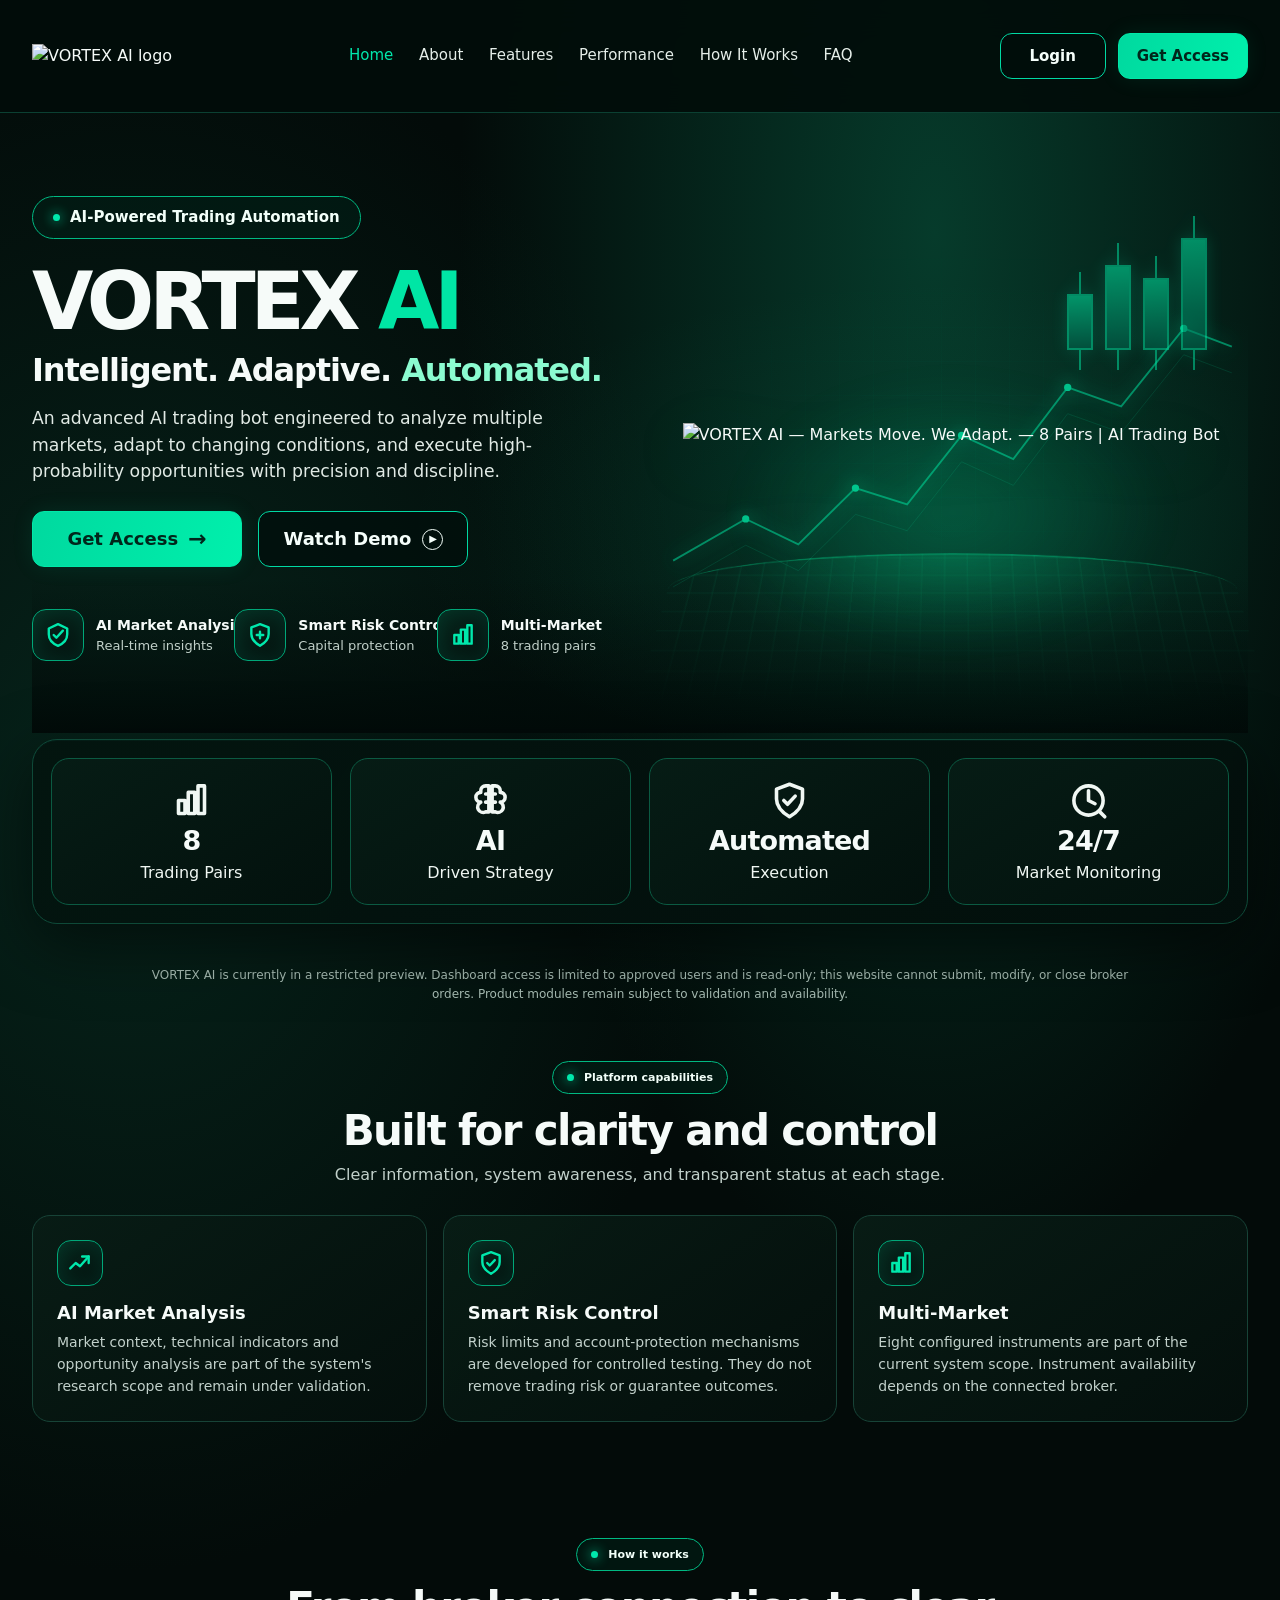
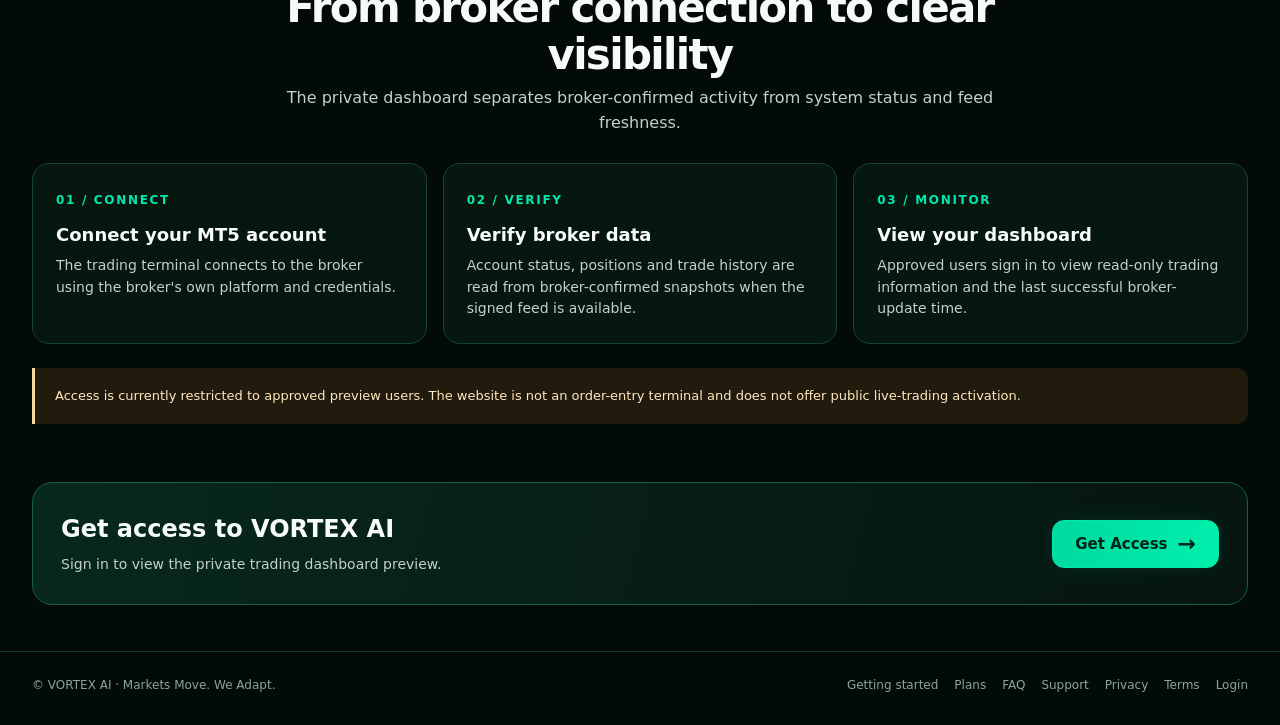
==== commit 5ce0066e: "Rebuild VORTEX AI landing page to match supplied desktop and mobile reference" ====
--- a/website/index.html
+++ b/website/index.html
@@ -1,120 +1,320 @@
 <!doctype html>
 <html lang="en">
 <head>
-<meta charset="utf-8"><meta name="viewport" content="width=device-width,initial-scale=1"><meta name="theme-color" content="#050b09">
-<meta name="description" content="VORTEX AI — transparent read-only monitoring for an automated MT5 trading system.">
+<meta charset="utf-8">
+<meta name="viewport" content="width=device-width,initial-scale=1">
+<meta name="theme-color" content="#03110e">
+<meta name="description" content="VORTEX AI — Intelligent. Adaptive. Automated. A private, read-only MT5 trading-system preview.">
 <title>VORTEX AI | Markets Move. We Adapt.</title>
+<link rel="icon" type="image/svg+xml" href="/favicon.svg?v=20261101-4">
+<link rel="preconnect" href="https://fonts.googleapis.com">
 <style>
-:root{color-scheme:dark;--bg:#050b09;--panel:#0c1513;--line:#203c34;--text:#f2faf7;--muted:#a1b9b0;--teal:#00e6ad;--cyan:#bfffea;--amber:#ffd58a}
-*{box-sizing:border-box}html{scroll-behavior:smooth}body{margin:0;background:radial-gradient(ellipse at 78% -8%,#123d32 0,transparent 45%),var(--bg);color:var(--text);font:16px/1.6 Inter,ui-sans-serif,system-ui,-apple-system,BlinkMacSystemFont,"Segoe UI",sans-serif}a{color:inherit;text-decoration:none}.wrap{width:min(1120px,calc(100% - 32px));margin:auto}
-header{position:sticky;top:0;z-index:3;background:#050b09e8;border-bottom:1px solid #17372d;backdrop-filter:blur(12px)}nav{height:96px;display:flex;align-items:center;justify-content:space-between;gap:20px;position:relative}.logo{width:126px;max-width:32vw;height:auto;display:block}.links{display:flex;gap:24px;color:var(--muted);font-size:13px}.links a:hover{color:var(--teal)}.menu-toggle{display:none;width:42px;height:40px;align-items:center;justify-content:center;gap:4px;flex-direction:column;border:1px solid #31564a;background:#12221d;color:var(--text);padding:8px;border-radius:9px;cursor:pointer}.menu-toggle .bar{display:block;width:19px;height:2px;border-radius:2px;background:currentColor;transition:transform .18s ease,opacity .18s ease}.menu-toggle.is-open .bar:nth-child(1){transform:translateY(6px) rotate(45deg)}.menu-toggle.is-open .bar:nth-child(2){opacity:0}.menu-toggle.is-open .bar:nth-child(3){transform:translateY(-6px) rotate(-45deg)}.nav-cta,.btn{display:inline-flex;align-items:center;justify-content:center;border:1px solid #31564a;background:#12221d;color:var(--text);padding:10px 15px;border-radius:10px;font-weight:700;font-size:13px}.btn.primary,.nav-cta{background:var(--teal);border-color:var(--teal);color:#061d15}
-.hero{display:grid;grid-template-columns:1.05fr .95fr;gap:54px;align-items:center;padding:76px 0 60px}.eyebrow{display:flex;align-items:center;gap:9px;color:var(--teal);font-size:11px;font-weight:800;letter-spacing:.16em;text-transform:uppercase}.eyebrow:before{content:"";width:24px;height:1px;background:var(--teal)}h1{font-size:clamp(38px,5.4vw,64px);letter-spacing:-.05em;line-height:1.02;margin:19px 0}.highlight{color:var(--teal)}.lead{color:var(--muted);font-size:18px;max-width:590px}.actions{display:flex;gap:12px;flex-wrap:wrap;margin:27px 0 0}.fine{color:var(--muted);font-size:12px;margin-top:18px}
-.brand-card{padding:18px;background:linear-gradient(145deg,#0e1c17,#0b1210);border:1px solid #244b3e;border-radius:20px;box-shadow:0 25px 72px #0007}.brand-card img{display:block;width:100%;height:auto;border-radius:9px}.tag{color:var(--amber);font-size:11px;font-weight:800;letter-spacing:.13em;text-transform:uppercase;margin-top:14px}
-section{padding:48px 0}.heading{max-width:700px;margin-bottom:24px}.heading h2{font-size:clamp(26px,3.5vw,38px);letter-spacing:-.035em;margin:0 0 8px}.heading p{color:var(--muted);margin:0}.cards{display:grid;grid-template-columns:repeat(3,1fr);gap:15px}.card{background:var(--panel);border:1px solid var(--line);border-radius:15px;padding:22px}.icon{height:39px;width:39px;border-radius:12px;border:1px solid #31564a;display:grid;place-items:center;color:var(--teal);font-size:19px}.card h3{font-size:16px;margin:15px 0 6px}.card p{font-size:13px;color:var(--muted);margin:0}
-.access{display:grid;grid-template-columns:1fr auto;align-items:center;gap:22px;background:linear-gradient(120deg,#0d2019,#0b1412);border:1px solid #2a5747;padding:27px;border-radius:16px}.access h2{margin:0 0 6px;font-size:23px}.access p{margin:0;color:var(--muted);font-size:14px}
-.split{display:grid;grid-template-columns:1fr 1fr;gap:16px}.guide{background:#0b1412;border:1px solid var(--line);padding:24px;border-radius:15px}.guide h3{margin:0 0 10px}.guide ol{padding-left:20px;color:var(--muted);font-size:13px}.guide li{padding:4px 0}.callout{border-left:3px solid var(--amber);border-radius:0 10px 10px 0;background:#261d0e;color:#ffdfaa;font-size:13px;padding:15px 17px}
-footer{border-top:1px solid var(--line);padding:24px 0 30px;color:#81988e;font-size:11px}.foot{display:flex;justify-content:space-between;gap:18px}.footlinks{display:flex;gap:16px;flex-wrap:wrap}
-@media(max-width:850px){.hero{grid-template-columns:1fr;gap:32px;padding-top:50px}.brand-card{max-width:620px}.links{gap:14px}.cards{grid-template-columns:1fr 1fr}}@media(max-width:600px){.links{display:none}.links.is-open{display:grid;position:absolute;left:0;right:0;top:calc(100% + 1px);gap:0;padding:8px 14px;background:#07110e;border:1px solid #203c34;border-radius:0 0 12px 12px;box-shadow:0 16px 35px #0008;z-index:10}.links.is-open a{padding:10px 4px;border-bottom:1px solid #1b332b}.links.is-open a:last-child{border-bottom:0}.menu-toggle{display:inline-flex;align-items:center;justify-content:center}.logo{width:100px}nav{height:76px}.hero{padding:38px 0 25px}.lead{font-size:16px}.cards,.split{grid-template-columns:1fr}.access{grid-template-columns:1fr}.access .btn{width:100%}.foot{display:block}.footlinks{margin-top:13px}}
-.back-to-top{position:fixed;right:16px;bottom:18px;z-index:20;display:grid;place-items:center;width:46px;height:46px;border-radius:50%;border:1px solid #00e6ad;background:#00e6ad;color:#052019;font-size:25px;font-weight:850;line-height:1;box-shadow:0 8px 28px #0006;opacity:0;visibility:hidden;transform:translateY(8px);transition:opacity .18s ease,transform .18s ease,visibility .18s ease;cursor:pointer}.back-to-top.is-visible{opacity:1;visibility:visible;transform:translateY(0)}.back-to-top:hover{background:#bfffea;border-color:#bfffea}.back-to-top:focus-visible{outline:3px solid #bfffea;outline-offset:4px}@media(prefers-reduced-motion:reduce){.back-to-top{transition:none}}
-
-/* VORTEX responsive safeguards */
+:root{
+ color-scheme:dark;--bg:#030b09;--panel:#071612;--panel-2:#091c16;
+ --line:#0c5542;--line-soft:#174337;--text:#f6fbf9;--muted:#c2d1cb;
+ --teal:#00e8ac;--mint:#8bfbd0;--deep:#001e16;--amber:#f7d99b;
+ --max:1450px
+}
+*{box-sizing:border-box}
+html{scroll-behavior:smooth;scroll-padding-top:110px}
+body{margin:0;min-width:320px;background:radial-gradient(ellipse at 73% 10%,#063b2b 0,transparent 36%),radial-gradient(ellipse at 10% 34%,#06241b 0,transparent 36%),var(--bg);color:var(--text);font:16px/1.55 Inter,ui-sans-serif,system-ui,-apple-system,BlinkMacSystemFont,"Segoe UI",sans-serif;overflow-x:hidden}
+a{color:inherit;text-decoration:none}
+button,a{-webkit-tap-highlight-color:transparent}
 img,svg{max-width:100%}
-.wrap,nav,.hero,.brand-card,.actions,.card,.guide,.access{min-width:0}
-.logo{height:auto;object-fit:contain;image-rendering:auto}
-.brand-card{min-width:0;overflow:hidden}
-.brand-card img{display:block;width:100%;max-width:400px;height:auto;object-fit:contain;margin-inline:auto}
-.nav-cta,.btn{min-height:44px;line-height:1.3;text-align:center;white-space:normal;overflow-wrap:anywhere}
-.actions .btn{min-width:0;max-width:100%}
-.menu-toggle{flex:0 0 42px}
-@media(max-width:600px){
- nav{height:76px;gap:9px}
- .logo{width:94px;max-width:27vw}
- .nav-cta{margin-left:auto;padding:10px 11px;font-size:12px;white-space:nowrap}
- .menu-toggle{width:42px;min-height:42px}
- .hero{grid-template-columns:minmax(0,1fr);gap:22px;padding:32px 0 24px}
- .brand-card{width:100%;max-width:100%;padding:12px;border-radius:16px}
- .brand-card img{max-width:100%;width:100%;height:auto}
- h1{font-size:clamp(34px,10vw,46px)}
- .lead{font-size:16px}
- .actions{gap:10px}
- .actions .btn{flex:1 1 100%;width:100%}
- .access{grid-template-columns:minmax(0,1fr);gap:14px;padding:20px}
- .access .btn{width:100%}
- .cards,.split{grid-template-columns:minmax(0,1fr)}
- .card,.guide{padding:18px}
- .foot{display:block}
- .footlinks{margin-top:13px}
+.wrap{width:min(var(--max),calc(100% - 64px));margin-inline:auto}
+.site-header{position:sticky;top:0;z-index:30;border-bottom:1px solid #0b4032;background:rgba(2,13,10,.94);backdrop-filter:blur(18px)}
+.nav{height:112px;display:flex;align-items:center;justify-content:space-between;gap:22px;position:relative}
+.brand-link{display:flex;align-items:center;flex:0 0 auto;width:170px;min-width:0}
+.brand-logo{display:block;width:100%;height:auto;object-fit:contain;image-rendering:auto}
+.nav-links{display:flex;align-items:center;justify-content:center;gap:clamp(14px,2vw,32px);color:#e5eee9;font-size:15px;white-space:nowrap}
+.nav-links a{transition:color .18s ease}
+.nav-links a:hover,.nav-links a[aria-current=page]{color:var(--teal)}
+.nav-actions{display:flex;align-items:center;gap:12px;flex:0 0 auto}
+.btn{display:inline-flex;align-items:center;justify-content:center;gap:10px;min-height:48px;padding:12px 22px;border:1px solid #00d9a3;border-radius:12px;background:rgba(2,25,19,.72);color:#f5fffb;font-size:15px;font-weight:750;line-height:1.2;text-align:center;transition:transform .18s ease,box-shadow .18s ease,background .18s ease,border-color .18s ease}
+.btn:hover{transform:translateY(-2px);box-shadow:0 10px 28px #00e8ac22;border-color:var(--mint)}
+.btn-primary{background:linear-gradient(105deg,#00d99f,#00f0ac);color:#00261b;border-color:#00e8a8;box-shadow:0 0 22px #00df9c18}
+.btn-primary:hover{background:linear-gradient(105deg,#13e7ad,#65ffd0);color:#00261b}
+.btn-outline{background:rgba(0,15,12,.72)}
+.btn-small{min-width:106px;min-height:46px;padding:10px 18px}
+.menu-toggle{display:none;width:46px;height:44px;flex:0 0 46px;align-items:center;justify-content:center;flex-direction:column;gap:5px;border:1px solid #17684f;border-radius:10px;background:#061b14;color:#f5fffb;cursor:pointer}
+.menu-toggle span{width:20px;height:2px;background:currentColor;border-radius:3px;transition:transform .18s ease,opacity .18s ease}
+.menu-toggle[aria-expanded=true] span:nth-child(1){transform:translateY(7px) rotate(45deg)}
+.menu-toggle[aria-expanded=true] span:nth-child(2){opacity:0}
+.menu-toggle[aria-expanded=true] span:nth-child(3){transform:translateY(-7px) rotate(-45deg)}
+.hero{position:relative;isolation:isolate;display:grid;grid-template-columns:minmax(0,1fr) minmax(0,1fr);align-items:center;gap:34px;min-height:620px;padding:62px 0 38px}
+.hero:before{content:"";position:absolute;z-index:-2;inset:0;background:radial-gradient(ellipse at 76% 67%,#00a8761b,transparent 42%),linear-gradient(180deg,transparent 75%,#020b09 100%);pointer-events:none}
+.hero-copy{min-width:0;padding:12px 0 25px}
+.eyebrow{display:inline-flex;align-items:center;gap:10px;padding:9px 20px;border:1px solid #00b982;border-radius:999px;background:rgba(0,34,25,.5);color:#f2fff9;font-size:15px;font-weight:650}
+.eyebrow:before{content:"";width:7px;height:7px;border-radius:50%;background:var(--teal);box-shadow:0 0 12px var(--teal)}
+h1{margin:24px 0 0;font-size:clamp(56px,6.2vw,94px);font-weight:850;line-height:.98;letter-spacing:-.065em}
+h1 span{color:#00e6a5}
+.tagline{margin:10px 0 16px;font-size:clamp(23px,2.5vw,36px);font-weight:750;line-height:1.2;letter-spacing:-.035em}
+.tagline .soft{color:#8bfbd0}
+.hero-description{max-width:650px;margin:0;color:#e1eae5;font-size:clamp(17px,1.35vw,21px);line-height:1.52}
+.hero-actions{display:flex;flex-wrap:wrap;gap:16px;margin-top:27px}
+.hero-actions .btn{min-width:210px;min-height:56px;font-size:18px}
+.arrow{font-size:22px;line-height:1}
+.play-icon{display:inline-grid;place-items:center;width:21px;height:21px;border:1.7px solid currentColor;border-radius:50%;font-size:10px;padding-left:2px}
+.benefits{display:grid;grid-template-columns:repeat(3,minmax(0,1fr));gap:16px;margin-top:42px}
+.benefit{display:flex;align-items:center;gap:12px;min-width:0}
+.benefit-icon{display:grid;place-items:center;width:52px;height:52px;flex:0 0 52px;border:1px solid #00a778;border-radius:14px;background:linear-gradient(145deg,#06271d,#04120f);color:var(--teal);box-shadow:inset 0 0 18px #00e6a41a}
+.benefit-icon svg{width:26px;height:26px;fill:none;stroke:currentColor;stroke-width:2.2;stroke-linecap:round;stroke-linejoin:round}
+.benefit-copy{min-width:0;line-height:1.3}
+.benefit-copy strong{display:block;font-size:14px;white-space:nowrap}
+.benefit-copy span{display:block;margin-top:4px;color:#c1d0c9;font-size:13px}
+.hero-visual{position:relative;display:grid;place-items:center;min-width:0;min-height:500px}
+.visual-grid{position:absolute;inset:8% 2% 7%;z-index:-1;opacity:.42;background-image:linear-gradient(#00b78012 1px,transparent 1px),linear-gradient(90deg,#00b78012 1px,transparent 1px);background-size:34px 34px;mask-image:radial-gradient(ellipse at center,#000 10%,transparent 72%)}
+.chart-line{position:absolute;inset:12% 0 13%;width:100%;height:78%;z-index:-1;opacity:.8;filter:drop-shadow(0 0 9px #00d899)}
+.logo-glow{position:absolute;width:76%;height:55%;bottom:7%;left:12%;z-index:-1;border-radius:50%;background:radial-gradient(ellipse,#00f1a329 0,transparent 68%);filter:blur(18px)}
+.market-globe{position:absolute;z-index:-1;left:0;right:0;bottom:-5%;height:33%;border-top:2px solid #00d88c66;border-radius:50% 50% 0 0/25% 25% 0 0;background:radial-gradient(ellipse at 50% 0,#00d98d34,transparent 58%),repeating-linear-gradient(90deg,transparent 0 22px,#00d88b14 23px 24px),repeating-linear-gradient(0deg,transparent 0 18px,#00d88b12 19px 20px);transform:perspective(260px) rotateX(14deg);box-shadow:0 -12px 42px #00d98b19;mask-image:linear-gradient(#000 0%,transparent 95%)}
+.candles{position:absolute;right:7%;top:5%;display:flex;align-items:flex-end;gap:12px;height:140px;opacity:.55;filter:drop-shadow(0 0 8px #00e8ac55);z-index:-1}
+.candle{position:relative;width:26px;border:2px solid #00da9b;background:linear-gradient(180deg,#00e9a4,#006c53)}
+.candle:before,.candle:after{content:"";position:absolute;left:50%;width:2px;background:#00d99a;transform:translateX(-50%)}
+.candle:before{height:24px;bottom:100%}.candle:after{height:22px;top:100%}
+.candle:nth-child(1){height:56px}.candle:nth-child(2){height:85px}.candle:nth-child(3){height:72px}.candle:nth-child(4){height:112px}
+.hero-logo{display:block;width:min(100%,540px);max-height:470px;height:auto;object-fit:contain;filter:drop-shadow(0 18px 42px #00d88a24)}
+.metrics-shell{position:relative;margin:6px auto 42px;padding:18px;border:1px solid #0e4938;border-radius:25px;background:linear-gradient(120deg,rgba(3,20,15,.94),rgba(3,15,12,.9));box-shadow:0 20px 65px #0008,inset 0 1px #29ffbe0a}
+.metrics-grid{display:grid;grid-template-columns:repeat(4,minmax(0,1fr));gap:18px}
+.metric{display:flex;flex-direction:column;align-items:center;justify-content:center;min-height:146px;padding:18px 10px;border:1px solid #0b5a42;border-radius:18px;background:linear-gradient(150deg,#061c15,#03110d);text-align:center}
+.metric-icon{width:39px;height:39px;margin-bottom:5px;color:var(--teal)}
+.metric-icon svg{width:100%;height:100%;fill:none;stroke:currentColor;stroke-width:2.2;stroke-linecap:round;stroke-linejoin:round}
+.metric strong{font-size:27px;line-height:1.2;letter-spacing:-.03em}
+.metric span{margin-top:4px;color:#f0f7f3;font-size:16px}
+.preview-note{margin:18px auto 0;max-width:1000px;color:#a8bdb4;font-size:12px;line-height:1.55;text-align:center}
+.content-section{padding:58px 0}
+.section-heading{max-width:760px;margin:0 auto 28px;text-align:center}
+.section-heading .eyebrow{font-size:11px;padding:7px 14px}
+.section-heading h2{margin:14px 0 8px;font-size:clamp(28px,4vw,42px);line-height:1.1;letter-spacing:-.04em}
+.section-heading p{margin:0;color:var(--muted)}
+.feature-grid{display:grid;grid-template-columns:repeat(3,minmax(0,1fr));gap:16px}
+.feature-card{min-width:0;padding:24px;border:1px solid var(--line-soft);border-radius:18px;background:linear-gradient(145deg,rgba(8,28,21,.96),rgba(4,15,12,.96));}
+.feature-card h3{margin:13px 0 5px;font-size:18px}
+.feature-card p{margin:0;color:var(--muted);font-size:14px}
+.feature-card .benefit-icon{width:46px;height:46px;flex-basis:46px}
+.steps{display:grid;grid-template-columns:repeat(3,minmax(0,1fr));gap:16px}
+.step{padding:23px;border:1px solid var(--line-soft);border-radius:17px;background:#061710}
+.step-number{color:var(--teal);font-size:12px;font-weight:800;letter-spacing:.14em}
+.step h3{margin:9px 0 6px;font-size:18px}
+.step p{margin:0;color:var(--muted);font-size:14px}
+.release-note{margin-top:24px;padding:18px 20px;border-left:3px solid var(--amber);border-radius:0 12px 12px 0;background:#211b0e;color:#ffe8bf;font-size:13px}
+.final-cta{display:flex;align-items:center;justify-content:space-between;gap:24px;padding:28px;border:1px solid #126146;border-radius:20px;background:linear-gradient(105deg,#08281c,#061510)}
+.final-cta h2{margin:0 0 6px;font-size:24px}
+.final-cta p{margin:0;color:var(--muted);font-size:14px}
+footer{margin-top:46px;padding:24px 0 30px;border-top:1px solid #12392d;color:#8ba59a;font-size:12px}
+.footer-row{display:flex;justify-content:space-between;align-items:center;gap:22px}
+.footer-links{display:flex;gap:16px;flex-wrap:wrap}
+.footer-links a:hover{color:var(--teal)}
+.back-to-top{position:fixed;right:18px;bottom:18px;z-index:20;display:grid;place-items:center;width:46px;height:46px;border:1px solid var(--teal);border-radius:50%;background:var(--teal);color:#00271b;font-size:24px;font-weight:850;opacity:0;visibility:hidden;transform:translateY(8px);transition:opacity .18s,transform .18s,visibility .18s;cursor:pointer}
+.back-to-top.is-visible{opacity:1;visibility:visible;transform:translateY(0)}
+:focus-visible{outline:3px solid #9dffda;outline-offset:3px}
+@media(max-width:1120px){
+ .wrap{width:min(var(--max),calc(100% - 44px))}
+ .nav{gap:14px}
+ .brand-link{width:132px}
+ .nav-links{gap:14px;font-size:13px}
+ .hero{gap:18px}
+ .benefits{gap:10px}
+ .benefit{gap:8px}
+ .benefit-icon{width:44px;height:44px;flex-basis:44px}
+ .benefit-copy strong{font-size:12px}
+ .benefit-copy span{font-size:12px}
 }
+@media(max-width:760px){
+ html{scroll-padding-top:82px}
+ .wrap{width:calc(100% - 32px)}
+ .nav{height:78px;gap:12px}
+ .brand-link{width:118px}
+ .nav-links{display:none;position:absolute;left:0;right:0;top:calc(100% + 1px);padding:10px 14px;border:1px solid #14533f;border-radius:0 0 15px 15px;background:#03110deb;box-shadow:0 18px 35px #0009;white-space:normal}
+ .nav-links.is-open{display:grid;grid-template-columns:repeat(2,minmax(0,1fr));gap:0}
+ .nav-links a{padding:12px 8px;border-bottom:1px solid #123b2e}
+ .nav-links a:nth-last-child(-n+2){border-bottom:0}
+ .nav-actions{margin-left:auto}
+ .nav-actions .btn{display:none}
+ .menu-toggle{display:flex}
+ .hero{grid-template-columns:minmax(0,1fr);gap:15px;min-height:auto;padding:42px 0 24px}
+ .hero-copy{padding:0}
+ .eyebrow{font-size:13px;padding:8px 15px}
+ h1{font-size:clamp(46px,11vw,66px);margin-top:18px}
+ .tagline{font-size:clamp(22px,5.7vw,29px)}
+ .hero-description{font-size:16px}
+ .hero-actions{display:grid;grid-template-columns:1fr 1fr;gap:10px;margin-top:22px}
+ .hero-actions .btn{min-width:0;min-height:52px;padding:12px 10px;font-size:15px}
+ .benefits{gap:10px;margin-top:27px}
+ .benefit{align-items:flex-start;flex-direction:column;gap:8px}
+ .benefit-icon{width:43px;height:43px;flex-basis:43px}
+ .benefit-copy strong{font-size:12px;white-space:normal}
+ .benefit-copy span{font-size:11px}
+ .hero-visual{min-height:0;padding:12px 0 22px}
+ .hero-logo{width:min(100%,430px);max-height:310px}
+ .candles{right:4%;top:0;transform:scale(.72);transform-origin:top right}
+ .market-globe{height:26%;bottom:0}
+ .metrics-shell{margin:0 auto 24px;padding:11px;border-radius:19px}
+ .metrics-grid{grid-template-columns:repeat(2,minmax(0,1fr));gap:9px}
+ .metric{min-height:120px;padding:14px 7px;border-radius:14px}
+ .metric-icon{width:31px;height:31px}
+ .metric strong{font-size:23px}
+ .metric span{font-size:13px}
+ .preview-note{text-align:left;padding:0 5px;font-size:11px}
+ .content-section{padding:42px 0}
+ .feature-grid,.steps{grid-template-columns:1fr}
+ .feature-card,.step{padding:19px}
+ .final-cta{align-items:stretch;flex-direction:column;padding:22px}
+ .final-cta .btn{width:100%}
+ .footer-row{align-items:flex-start;flex-direction:column}
+}
+@media(max-width:390px){
+ .wrap{width:calc(100% - 24px)}
+ .brand-link{width:105px}
+ .menu-toggle{width:42px;height:42px;flex-basis:42px}
+ .benefits{grid-template-columns:repeat(3,minmax(0,1fr));gap:7px}
+ .benefit-icon{width:39px;height:39px;flex-basis:39px}
+ .benefit-copy strong{font-size:11px}
+ .benefit-copy span{font-size:10px}
+ .hero-actions .btn{font-size:13px}
+}
+@media(prefers-reduced-motion:reduce){html{scroll-behavior:auto}*,*::before,*::after{transition:none!important}}
 </style>
-<link rel="icon" type="image/svg+xml" href="/favicon.svg?v=20261031-1">
-<link rel="shortcut icon" href="/favicon.svg?v=20261031-1">
 </head>
 <body>
-<header><div class="wrap"><nav aria-label="Main navigation"><a href="/" aria-label="VORTEX AI home"><img class="logo" src="/vortext-ai-logo.webp?v=20261101-2" alt="VORTEX AI"></a><button class="menu-toggle" id="menu-toggle" type="button" aria-label="Open navigation" aria-expanded="false" aria-controls="site-links" title="Open navigation"><span class="bar" aria-hidden="true"></span><span class="bar" aria-hidden="true"></span><span class="bar" aria-hidden="true"></span></button><div class="links" id="site-links"><a href="#platform">Platform</a><a href="/getting-started.html">Getting started</a><a href="/pricing.html">Plans</a><a href="/faq.html">FAQ</a><a href="/contact.html">Support</a></div><a class="nav-cta" href="/login.html">Sign in ↗</a></nav></div></header>
-<main>
-<div class="wrap hero"><div><div class="eyebrow">7 configured instruments · MT5 trading system</div><h1>Markets move.<br><span class="highlight">We adapt.</span></h1><p class="lead">VORTEX AI is a trading-bot monitoring experience built to make system activity easier to understand: positions, execution states, verified trade history and system connection health.</p><div class="actions"><a class="btn primary" href="/login.html">Sign in to view trades →</a><a class="btn" href="#platform">Explore the platform</a></div><p class="fine">Trade viewing requires sign-in. The website is read-only and cannot submit, modify or close orders. Access is limited to pre-approved accounts while the secure broker feed is being validated; public onboarding is not open.</p></div>
-<aside class="brand-card"><img src="/vortext-ai-logo.webp?v=20261101-2" alt="VORTEX AI — Markets Move. We Adapt."><div class="tag">Read-only dashboard preview · limited access</div></aside></div>
-<section id="release-status"><div class="wrap"><div class="access"><div><div class="eyebrow">Product release status</div><h2>Limited access · integration testing</h2><p>VORTEX AI is not generally available. The current scope is a restricted, read-only dashboard preview for approved test accounts while MT5 broker connectivity, snapshot freshness and access controls are validated. Public customer onboarding is closed.</p><p class="fine">Market-analysis modules, automated execution features and multi-broker support are not being offered as generally available customer features.</p></div><a class="btn primary" href="/getting-started.html">Read Getting Started →</a></div></div></section>
-<section id="features"><div class="wrap" id="platform"><div class="heading"><h2>Trading visibility, with clear status</h2><p>The private dashboard preview is designed to show broker-verified values only. It must never present a signal as a fill or an old snapshot as current data.</p></div><div class="cards">
-<article class="card"><div class="icon">↗</div><h3>Open positions</h3><p>Side, symbol, volume, entry, current price, stop-loss, take-profit and floating P&amp;L when fresh broker data is verified.</p></article>
-<article class="card"><div class="icon">◷</div><h3>Closed trades</h3><p>Confirmed exit details, realized P&amp;L, entry/exit time and reconciliation status, separated by the broker-reported DEMO or REAL account mode.</p></article>
-<article class="card"><div class="icon">⌁</div><h3>Feed connection status</h3><p>Separate feed freshness, DEMO or REAL account mode, and the timestamp of the last successful broker update.</p></article>
-</div>
-<div class="heading" style="margin-top:42px"><h2>Research modules under validation — not generally available</h2><p>The following items describe internal development and testing scope. They are not represented as customer-ready or released features. Availability and accuracy depend on broker data, instrument specifications and completed validation.</p></div>
-<div class="cards">
-<article class="card"><div class="icon">≋</div><h3>Depth of Market (DOM) · under validation</h3><p>Internal test scope only; not released for general customer use. Uses broker-provided bid/ask levels when available: order-book imbalance, liquidity concentration, walls, thin zones and price-ladder pressure. When Level II data is unavailable, a tick-based fallback estimates pressure; it is not a real order book.</p></article>
-<article class="card"><div class="icon">⇄</div><h3>Order-flow analytics · under validation</h3><p>Internal test scope only; not released for general customer use. Tick imbalance, price velocity and acceleration, rolling cumulative-delta approximation, estimated aggressive buy/sell pressure and participation-rate analysis.</p></article>
-<article class="card"><div class="icon">⌁</div><h3>Market microstructure · under validation</h3><p>Internal test scope only; not released for general customer use. Detects structure breaks (BOS), change of character (CHoCH), potential liquidity grabs, failed breakouts, absorption patterns, Fair Value Gaps and momentum exhaustion.</p></article>
-<article class="card"><div class="icon">◷</div><h3>Multi-timeframe &amp; volume</h3><p>Uses M1, M5, M15 and H1 market data, EMA trend alignment, ATR volatility checks, relative-volume changes, spikes and directional-volume estimates.</p></article>
-<article class="card"><div class="icon">◇</div><h3>Risk management · under validation</h3><p>Internal test scope only; not released for general customer use. ATR-based stop-loss/take-profit distances, configured risk-per-trade sizing, exposure checks, drawdown/circuit-breaker controls, trailing stops, breakeven and time-stop management.</p></article>
-<article class="card"><div class="icon">✓</div><h3>Execution &amp; reconciliation</h3><p>Tracks broker execution results, slippage/latency metrics and position reconciliation. The website is read-only and displays broker-confirmed data only when the secure feed is connected.</p></article>
-</div></div></section>
-<section id="access"><div class="wrap"><div class="access"><div><h2>Sign in to view the trading dashboard preview</h2><p>Open positions and trade history will be available to authenticated users after identity-provider setup and secure backend authorization are completed.</p></div><a class="btn primary" href="/login.html">Go to secure sign-in →</a></div></div></section>
-<section id="getting-started"><div class="wrap"><div class="access"><div><h2>New to VORTEX AI and MT5?</h2><p>Review desktop installation, broker compatibility, demo testing, account connection and credential-safety steps before requesting test access.</p></div><a class="btn primary" href="/getting-started.html">Open Getting Started →</a></div></div></section>
-<section id="mobile"><div class="wrap"><div class="heading"><h2>Connect to MT5 on your phone</h2><p>Use the official MetaTrader 5 mobile app. Never enter your broker password on VORTEX AI.</p></div><div class="split">
-<article class="guide"><h3>Android</h3><p>Cannot find MT5 in Google Play? Download the APK directly from the download link provided by MetaTrader's official website.</p><div class="actions" style="margin:16px 0"><a class="btn primary" href="https://download.terminal.free/cdn/web/metaquotes.software.corp/mt5/metatrader5.apk?utm_campaign=install.metaquotes&utm_source=www.metatrader5.com" target="_blank" rel="noopener noreferrer" aria-label="Download official MetaTrader 5 Android APK">Download official MT5 APK ↓</a><a class="btn" href="https://www.metatrader5.com/en/mobile-trading/android" target="_blank" rel="noopener noreferrer">Official MT5 page ↗</a></div><ol><li>Download the APK from the official MetaTrader page's APK link.</li><li>Open the downloaded file and, if Android asks, allow this browser or file manager to install unknown apps.</li><li>Install MT5, then turn off that install permission again.</li><li>Open account management and add an existing account.</li><li>Search for your broker and select the exact server.</li><li>Enter broker credentials only inside the official MT5 app; check the Trade and History tabs.</li></ol><p class="fine">The link opens the APK download hosted by MetaTrader's linked download endpoint. Do not install APKs from third-party mirror sites.</p></article>
-<article class="guide"><h3>iPhone</h3><ol><li>Install MetaTrader 5 from the Apple App Store.</li><li>Open Settings or Accounts and add an existing account.</li><li>Search the broker, then select the correct server.</li><li>Enter trading-account credentials inside the official MT5 app.</li><li>Verify connection and review open positions and History.</li></ol></article>
-</div></div></section>
-<section id="pricing-preview"><div class="wrap"><div class="access"><div><h2>Starting trading capital: USD 200</h2><p>This is money held in your own broker account, not a VORTEX AI fee. Software pricing is not published yet; confirm all charges before onboarding.</p></div><a class="btn primary" href="/pricing.html">View plans &amp; capital details →</a></div></div></section>
-<section id="risk"><div class="wrap"><div class="heading"><h2>Risk &amp; transparency</h2><p>Automated trading involves substantial risk. Execution quality, spreads, commission, slippage and changing market conditions affect outcomes.</p></div><div class="callout">This website is an educational demonstration, not investment advice and not a guarantee of returns. Demo performance does not establish future profitability. Broker positions, account values and P&amp;L will not be displayed until the signed feed integration is verified.</div></div></section>
+<header class="site-header">
+ <div class="wrap">
+  <nav class="nav" aria-label="Main navigation">
+   <a class="brand-link" href="/" aria-label="VORTEX AI home"><img class="brand-logo" src="/vortext-ai-logo.webp?v=20261101-4" alt="VORTEX AI logo"></a>
+   <div class="nav-links" id="site-links">
+    <a href="#home" aria-current="page">Home</a>
+    <a href="#about">About</a>
+    <a href="#features">Features</a>
+    <a href="#performance">Performance</a>
+    <a href="#how-it-works">How It Works</a>
+    <a href="/faq.html">FAQ</a>
+   </div>
+   <div class="nav-actions">
+    <a class="btn btn-outline btn-small" href="/login.html">Login</a>
+    <a class="btn btn-primary btn-small" href="/login.html">Get Access</a>
+    <button class="menu-toggle" id="menu-toggle" type="button" aria-label="Open navigation" aria-expanded="false" aria-controls="site-links"><span></span><span></span><span></span></button>
+   </div>
+  </nav>
+ </div>
+</header>
+<main id="home">
+ <section class="wrap hero" id="about">
+  <div class="hero-copy">
+   <div class="eyebrow">AI-Powered Trading Automation</div>
+   <h1>VORTEX <span>AI</span></h1>
+   <p class="tagline">Intelligent. Adaptive. <span class="soft">Automated.</span></p>
+   <p class="hero-description">An advanced AI trading bot engineered to analyze multiple markets, adapt to changing conditions, and execute high-probability opportunities with precision and discipline.</p>
+   <div class="hero-actions">
+    <a class="btn btn-primary" href="/login.html">Get Access <span class="arrow" aria-hidden="true">→</span></a>
+    <a class="btn btn-outline" href="#how-it-works">Watch Demo <span class="play-icon" aria-hidden="true">▶</span></a>
+   </div>
+   <div class="benefits" aria-label="Platform highlights">
+    <div class="benefit">
+     <span class="benefit-icon" aria-hidden="true"><svg viewBox="0 0 24 24"><path d="M12 2 3.5 6v5.3c0 5.2 3.5 8.6 8.5 10.7 5-2.1 8.5-5.5 8.5-10.7V6L12 2Z"/><path d="m8 12 2.5 2.5L16.5 8"/></svg></span>
+     <span class="benefit-copy"><strong>AI Market Analysis</strong><span>Real-time insights</span></span>
+    </div>
+    <div class="benefit">
+     <span class="benefit-icon" aria-hidden="true"><svg viewBox="0 0 24 24"><path d="M12 2 4 5v6c0 5 3.4 8.2 8 11 4.6-2.8 8-6 8-11V5l-8-3Z"/><path d="M9 12h6M12 9v6"/></svg></span>
+     <span class="benefit-copy"><strong>Smart Risk Control</strong><span>Capital protection</span></span>
+    </div>
+    <div class="benefit">
+     <span class="benefit-icon" aria-hidden="true"><svg viewBox="0 0 24 24"><path d="M4 20V12h4v8H4ZM10 20V7h4v13h-4ZM16 20V3h4v17h-4Z"/></svg></span>
+     <span class="benefit-copy"><strong>Multi-Market</strong><span>8 trading pairs</span></span>
+    </div>
+   </div>
+  </div>
+  <div class="hero-visual" aria-label="VORTEX AI brand artwork">
+   <div class="visual-grid"></div>
+   <svg class="chart-line" viewBox="0 0 640 430" aria-hidden="true">
+    <path d="M12 348 92 302 150 330 213 268 270 286 330 210 387 236 447 157 506 178 575 92 628 112" fill="none" stroke="#00e6a5" stroke-width="2" opacity=".65"/>
+    <path d="M12 377 92 331 150 359 213 297 270 315 330 239 387 265 447 186 506 207 575 121 628 141" fill="none" stroke="#00e6a5" stroke-width="1" opacity=".18"/>
+    <g fill="#00e6a5"><circle cx="92" cy="302" r="4"/><circle cx="213" cy="268" r="4"/><circle cx="330" cy="210" r="4"/><circle cx="447" cy="157" r="4"/><circle cx="575" cy="92" r="4"/></g>
+   </svg>
+   <div class="candles" aria-hidden="true"><i class="candle"></i><i class="candle"></i><i class="candle"></i><i class="candle"></i></div>
+   <div class="logo-glow"></div>
+   <img class="hero-logo" src="/vortext-ai-logo.webp?v=20261101-4" alt="VORTEX AI — Markets Move. We Adapt. — 8 Pairs | AI Trading Bot">
+   <div class="market-globe"></div>
+  </div>
+ </section>
+
+ <section class="wrap" id="performance" aria-label="Platform overview">
+  <div class="metrics-shell">
+   <div class="metrics-grid">
+    <article class="metric">
+     <span class="metric-icon" aria-hidden="true"><svg viewBox="0 0 24 24"><path d="M4 20V12h4v8H4ZM10 20V7h4v13h-4ZM16 20V3h4v17h-4Z"/></svg></span>
+     <strong>8</strong><span>Trading Pairs</span>
+    </article>
+    <article class="metric">
+     <span class="metric-icon" aria-hidden="true"><svg viewBox="0 0 24 24"><path d="M9 3a3 3 0 0 0-3 3v1a3 3 0 0 0 0 6 3 3 0 0 0 3 6h2V3H9ZM15 3a3 3 0 0 1 3 3v1a3 3 0 0 1 0 6 3 3 0 0 1-3 6h-2V3h2Z"/><path d="M9 8h2m-2 5h2m2-5h2m-2 5h2"/></svg></span>
+     <strong>AI</strong><span>Driven Strategy</span>
+    </article>
+    <article class="metric">
+     <span class="metric-icon" aria-hidden="true"><svg viewBox="0 0 24 24"><path d="M12 2 4 5v6c0 5 3.4 8.2 8 11 4.6-2.8 8-6 8-11V5l-8-3Z"/><path d="m8.5 12 2.3 2.3 4.7-5"/></svg></span>
+     <strong>Automated</strong><span>Execution</span>
+    </article>
+    <article class="metric">
+     <span class="metric-icon" aria-hidden="true"><svg viewBox="0 0 24 24"><circle cx="12" cy="12" r="9"/><path d="M12 6v6l4 2M19 19l3 3"/></svg></span>
+     <strong>24/7</strong><span>Market Monitoring</span>
+    </article>
+   </div>
+  </div>
+  <p class="preview-note">VORTEX AI is currently in a restricted preview. Dashboard access is limited to approved users and is read-only; this website cannot submit, modify, or close broker orders. Product modules remain subject to validation and availability.</p>
+ </section>
+
+ <section class="content-section" id="features">
+  <div class="wrap">
+   <div class="section-heading"><div class="eyebrow">Platform capabilities</div><h2>Built for clarity and control</h2><p>Clear information, system awareness, and transparent status at each stage.</p></div>
+   <div class="feature-grid">
+    <article class="feature-card"><span class="benefit-icon" aria-hidden="true"><svg viewBox="0 0 24 24"><path d="m3 17 5-5 4 3 8-9"/><path d="M14 6h6v6"/></svg></span><h3>AI Market Analysis</h3><p>Market context, technical indicators and opportunity analysis are part of the system's research scope and remain under validation.</p></article>
+    <article class="feature-card"><span class="benefit-icon" aria-hidden="true"><svg viewBox="0 0 24 24"><path d="M12 2 4 5v6c0 5 3.4 8.2 8 11 4.6-2.8 8-6 8-11V5l-8-3Z"/><path d="m8.5 12 2.3 2.3 4.7-5"/></svg></span><h3>Smart Risk Control</h3><p>Risk limits and account-protection mechanisms are developed for controlled testing. They do not remove trading risk or guarantee outcomes.</p></article>
+    <article class="feature-card"><span class="benefit-icon" aria-hidden="true"><svg viewBox="0 0 24 24"><path d="M4 20V12h4v8H4ZM10 20V7h4v13h-4ZM16 20V3h4v17h-4Z"/></svg></span><h3>Multi-Market</h3><p>Eight configured instruments are part of the current system scope. Instrument availability depends on the connected broker.</p></article>
+   </div>
+  </div>
+ </section>
+
+ <section class="content-section" id="how-it-works">
+  <div class="wrap">
+   <div class="section-heading"><div class="eyebrow">How it works</div><h2>From broker connection to clear visibility</h2><p>The private dashboard separates broker-confirmed activity from system status and feed freshness.</p></div>
+   <div class="steps">
+    <article class="step"><span class="step-number">01 / CONNECT</span><h3>Connect your MT5 account</h3><p>The trading terminal connects to the broker using the broker's own platform and credentials.</p></article>
+    <article class="step"><span class="step-number">02 / VERIFY</span><h3>Verify broker data</h3><p>Account status, positions and trade history are read from broker-confirmed snapshots when the signed feed is available.</p></article>
+    <article class="step"><span class="step-number">03 / MONITOR</span><h3>View your dashboard</h3><p>Approved users sign in to view read-only trading information and the last successful broker-update time.</p></article>
+   </div>
+   <div class="release-note">Access is currently restricted to approved preview users. The website is not an order-entry terminal and does not offer public live-trading activation.</div>
+  </div>
+ </section>
+
+ <section class="wrap" id="access">
+  <div class="final-cta"><div><h2>Get access to VORTEX AI</h2><p>Sign in to view the private trading dashboard preview.</p></div><a class="btn btn-primary" href="/login.html">Get Access <span class="arrow" aria-hidden="true">→</span></a></div>
+ </section>
 </main>
-<footer><div class="wrap foot"><div>© VORTEX AI · Educational and research demonstration.</div><div class="footlinks"><a href="#platform">Platform</a><a href="/getting-started.html">Getting started</a><a href="/pricing.html">Plans</a><a href="/faq.html">FAQ</a><a href="/contact.html">Contact &amp; support</a><a href="/privacy.html">Privacy</a><a href="/terms.html">Terms</a><a href="/login.html">Sign in</a><a href="#risk">Risk disclosure</a></div></div></footer>
+<footer>
+ <div class="wrap footer-row"><div>© VORTEX AI · Markets Move. We Adapt.</div><div class="footer-links"><a href="/getting-started.html">Getting started</a><a href="/pricing.html">Plans</a><a href="/faq.html">FAQ</a><a href="/contact.html">Support</a><a href="/privacy.html">Privacy</a><a href="/terms.html">Terms</a><a href="/login.html">Login</a></div></div>
+</footer>
 <button class="back-to-top" id="back-to-top" type="button" aria-label="Back to top" title="Back to top">↑</button>
 <script>
 (function(){
-  const menuButton=document.getElementById("menu-toggle");
-  const links=document.getElementById("site-links");
-  if(menuButton && links){
-    function closeMenu(){menuButton.setAttribute("aria-expanded","false");menuButton.setAttribute("aria-label","Open navigation");menuButton.title="Open navigation";menuButton.classList.remove("is-open");links.classList.remove("is-open");}
-    menuButton.addEventListener("click",function(){
-      const isOpen=menuButton.getAttribute("aria-expanded")==="true";
-      menuButton.setAttribute("aria-expanded",String(!isOpen));
-      menuButton.setAttribute("aria-label",isOpen?"Open navigation":"Close navigation");
-      menuButton.title=isOpen?"Open navigation":"Close navigation";
-      menuButton.classList.toggle("is-open",!isOpen);
-      links.classList.toggle("is-open",!isOpen);
-    });
-    links.addEventListener("click",function(event){if(event.target.closest("a"))closeMenu();});
-    document.addEventListener("keydown",function(event){if(event.key==="Escape")closeMenu();});
-    window.addEventListener("resize",function(){if(window.innerWidth>600)closeMenu();});
-  }
-})();
-(function(){
-  const button=document.getElementById("back-to-top");
-  if(!button)return;
-  let queued=false;
-  function sync(){
-    button.classList.toggle("is-visible",window.scrollY>320);
-    queued=false;
-  }
-  window.addEventListener("scroll",function(){
-    if(!queued){queued=true;window.requestAnimationFrame(sync);}
-  },{passive:true});
-  button.addEventListener("click",function(){
-    const reduced=window.matchMedia("(prefers-reduced-motion: reduce)").matches;
-    window.scrollTo({top:0,behavior:reduced?"auto":"smooth"});
+ const menu=document.getElementById("menu-toggle");
+ const links=document.getElementById("site-links");
+ function closeMenu(){menu.setAttribute("aria-expanded","false");menu.setAttribute("aria-label","Open navigation");links.classList.remove("is-open");}
+ if(menu&&links){
+  menu.addEventListener("click",function(){
+   const open=menu.getAttribute("aria-expanded")==="true";
+   menu.setAttribute("aria-expanded",String(!open));
+   menu.setAttribute("aria-label",open?"Open navigation":"Close navigation");
+   links.classList.toggle("is-open",!open);
   });
-  sync();
+  links.addEventListener("click",function(e){if(e.target.closest("a"))closeMenu();});
+  document.addEventListener("keydown",function(e){if(e.key==="Escape")closeMenu();});
+  window.addEventListener("resize",function(){if(window.innerWidth>760)closeMenu();});
+ }
+ const top=document.getElementById("back-to-top");
+ if(top){
+  function update(){top.classList.toggle("is-visible",window.scrollY>320);}
+  window.addEventListener("scroll",update,{passive:true});
+  top.addEventListener("click",function(){window.scrollTo({top:0,behavior:window.matchMedia("(prefers-reduced-motion: reduce)").matches?"auto":"smooth"});});
+  update();
+ }
 })();
 </script>
-</body></html>
+</body>
+</html>
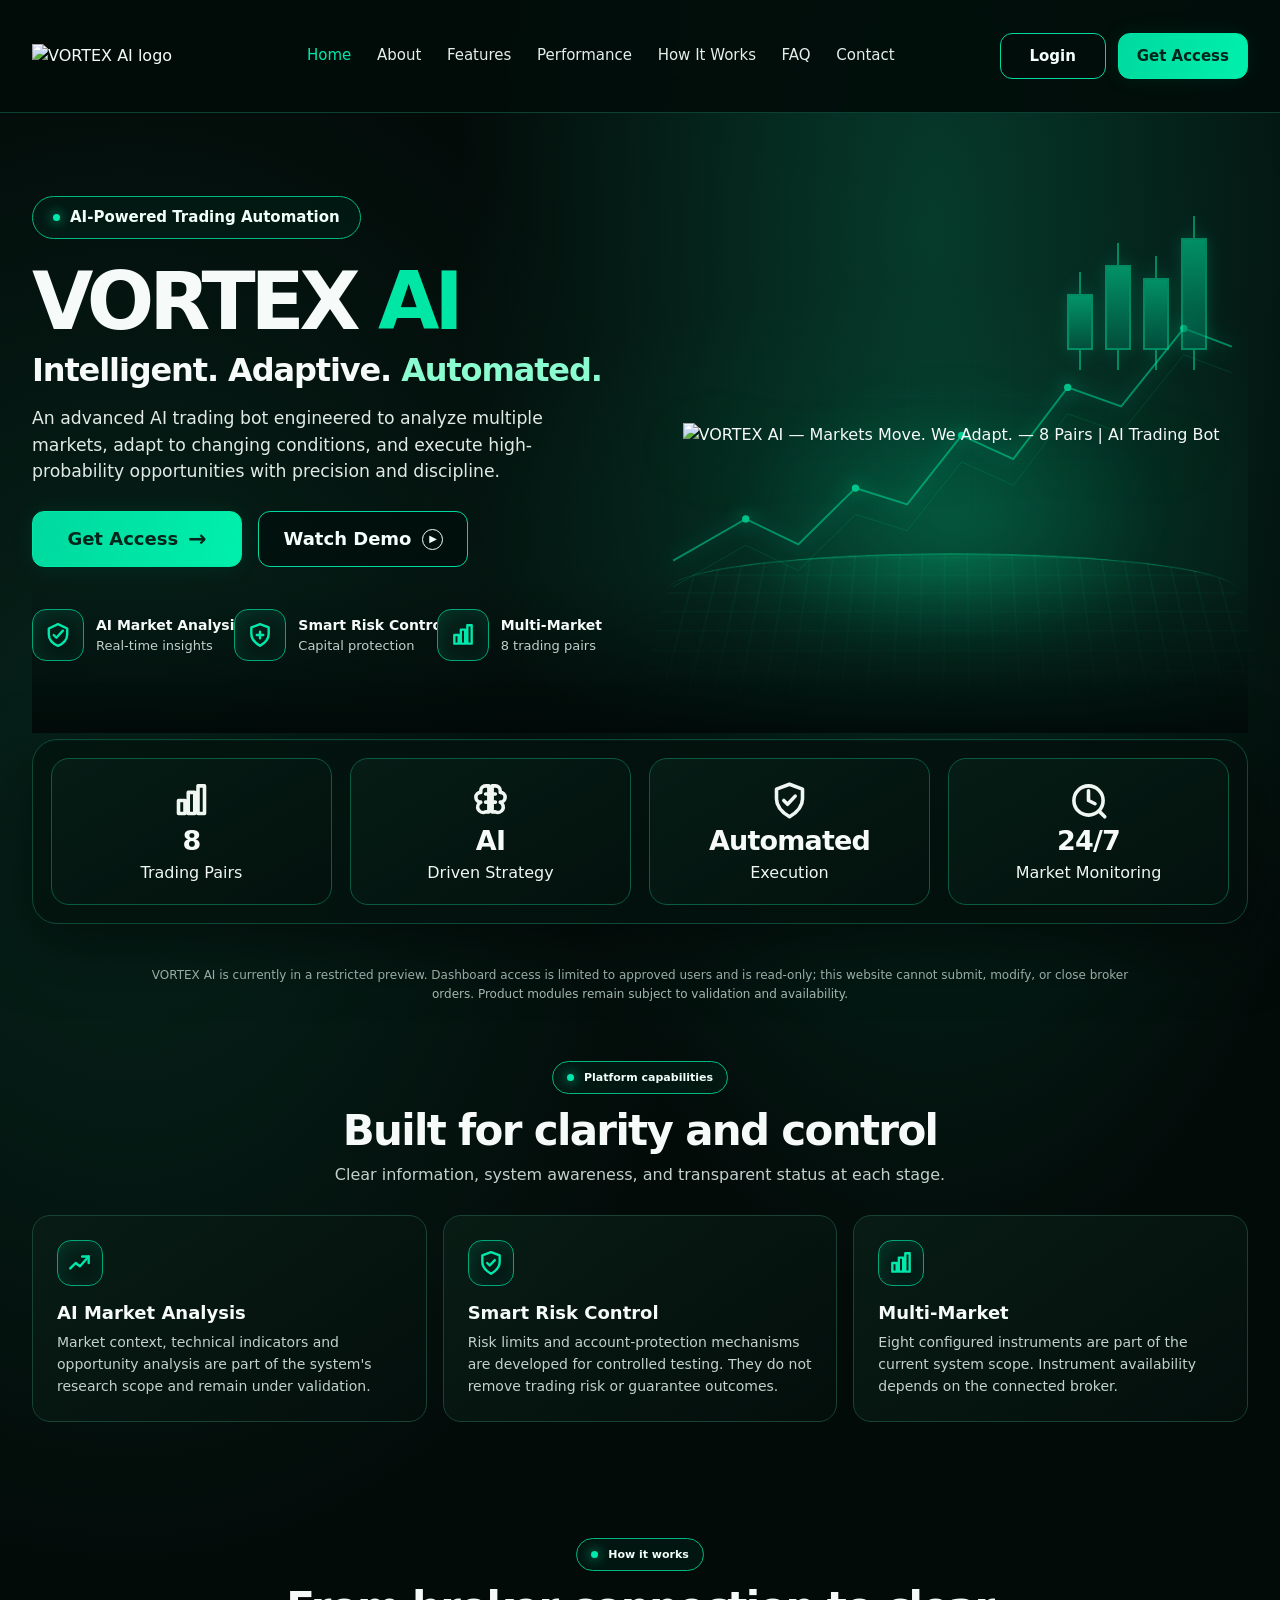
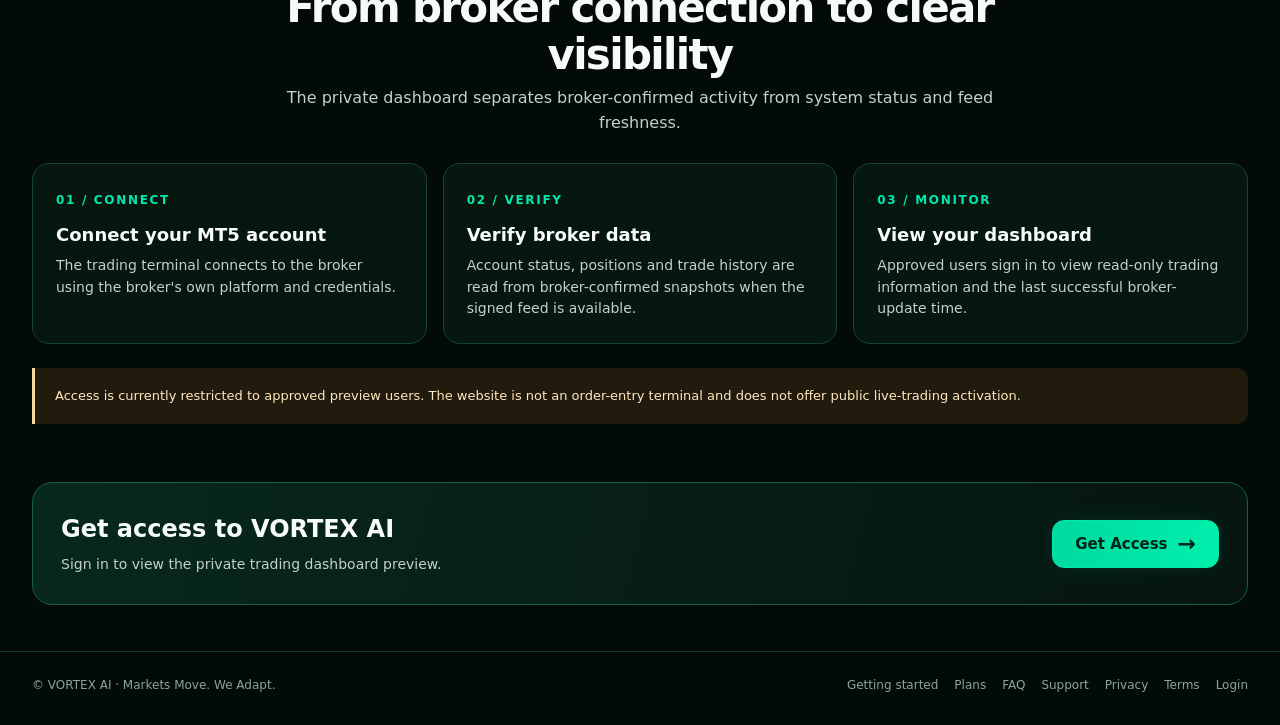
==== commit 9dda5c74: "Improve responsive navigation and mobile layout" ====
--- a/website/index.html
+++ b/website/index.html
@@ -173,6 +173,30 @@
  .hero-actions .btn{font-size:13px}
 }
 @media(prefers-reduced-motion:reduce){html{scroll-behavior:auto}*,*::before,*::after{transition:none!important}}
+
+/* Tablet header breakpoint: prevent desktop navigation from compressing */
+.nav-links .mobile-only{display:none}
+@media(max-width:980px){
+  .nav{height:78px;gap:12px}
+  .brand-link{width:118px}
+  .nav-links{display:none;position:absolute;left:0;right:0;top:calc(100% + 1px);z-index:31;padding:10px 14px;border:1px solid #14533f;border-radius:0 0 15px 15px;background:#03110deb;box-shadow:0 18px 35px #0009;white-space:normal;max-height:calc(100vh - 90px);overflow-y:auto}
+  .nav-links.is-open{display:grid;grid-template-columns:repeat(2,minmax(0,1fr));gap:0}
+  .nav-links a{min-width:0;padding:12px 8px;border-bottom:1px solid #123b2e;white-space:normal;overflow-wrap:anywhere}
+  .nav-links .mobile-only{display:inline-flex;align-items:center;justify-content:center;min-height:44px;margin:6px;padding:10px 12px;border:1px solid #17684f;border-radius:9px;background:#061b14;color:#f5fffb;text-align:center;font-weight:750}
+  .nav-links .mobile-nav-primary{border-color:#00e8a8;background:linear-gradient(105deg,#00d99f,#00f0ac);color:#00261b}
+  .nav-actions .btn{display:none}
+  .menu-toggle{display:flex}
+}
+@media(max-width:760px){
+  .nav{height:78px;gap:12px}
+  .brand-link{width:118px}
+}
+@media(max-width:390px){
+  .nav{gap:8px}
+  .brand-link{width:105px}
+  .menu-toggle{width:42px;height:42px;flex-basis:42px}
+}
+
 </style>
 </head>
 <body>
@@ -187,6 +211,9 @@
     <a href="#performance">Performance</a>
     <a href="#how-it-works">How It Works</a>
     <a href="/faq.html">FAQ</a>
+    <a href="/contact.html">Contact</a>
+    <a class="mobile-only mobile-nav-action" href="/login.html">Login</a>
+    <a class="mobile-only mobile-nav-action mobile-nav-primary" href="/login.html">Get Access</a>
    </div>
    <div class="nav-actions">
     <a class="btn btn-outline btn-small" href="/login.html">Login</a>
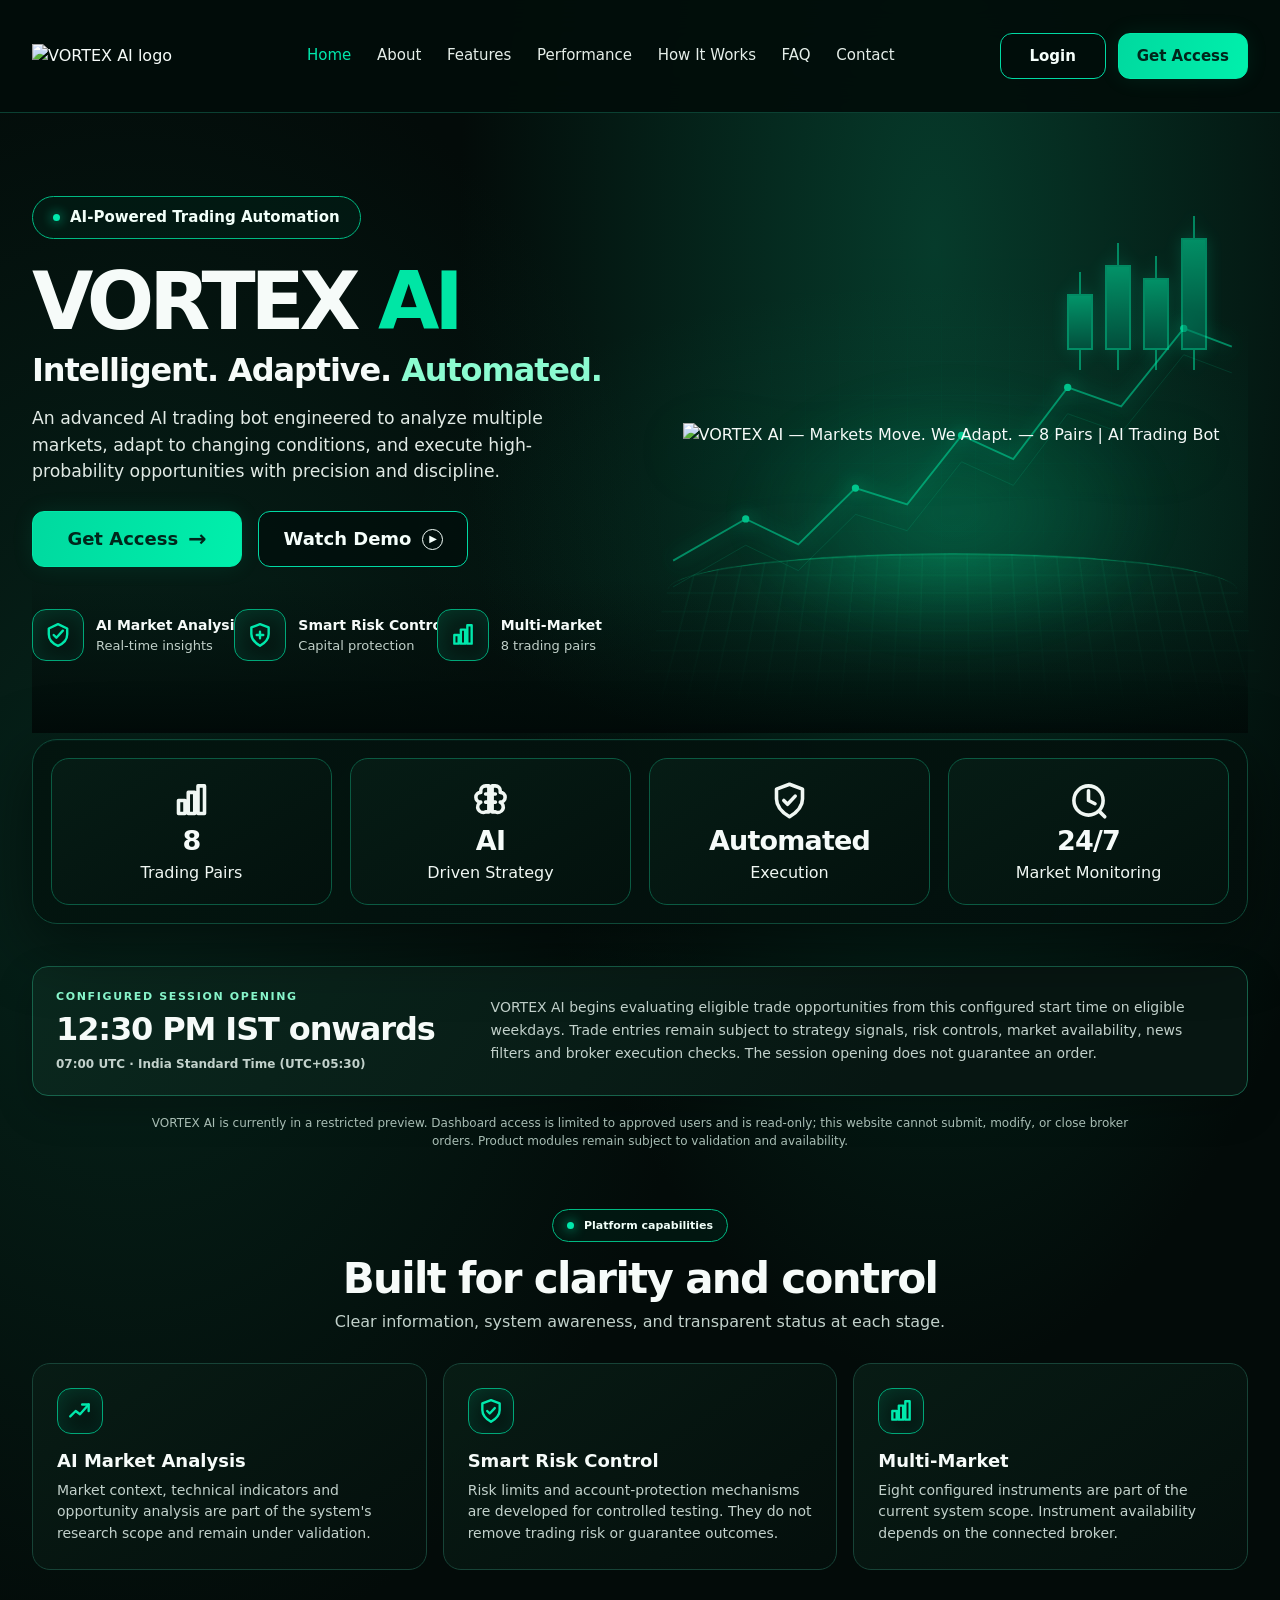
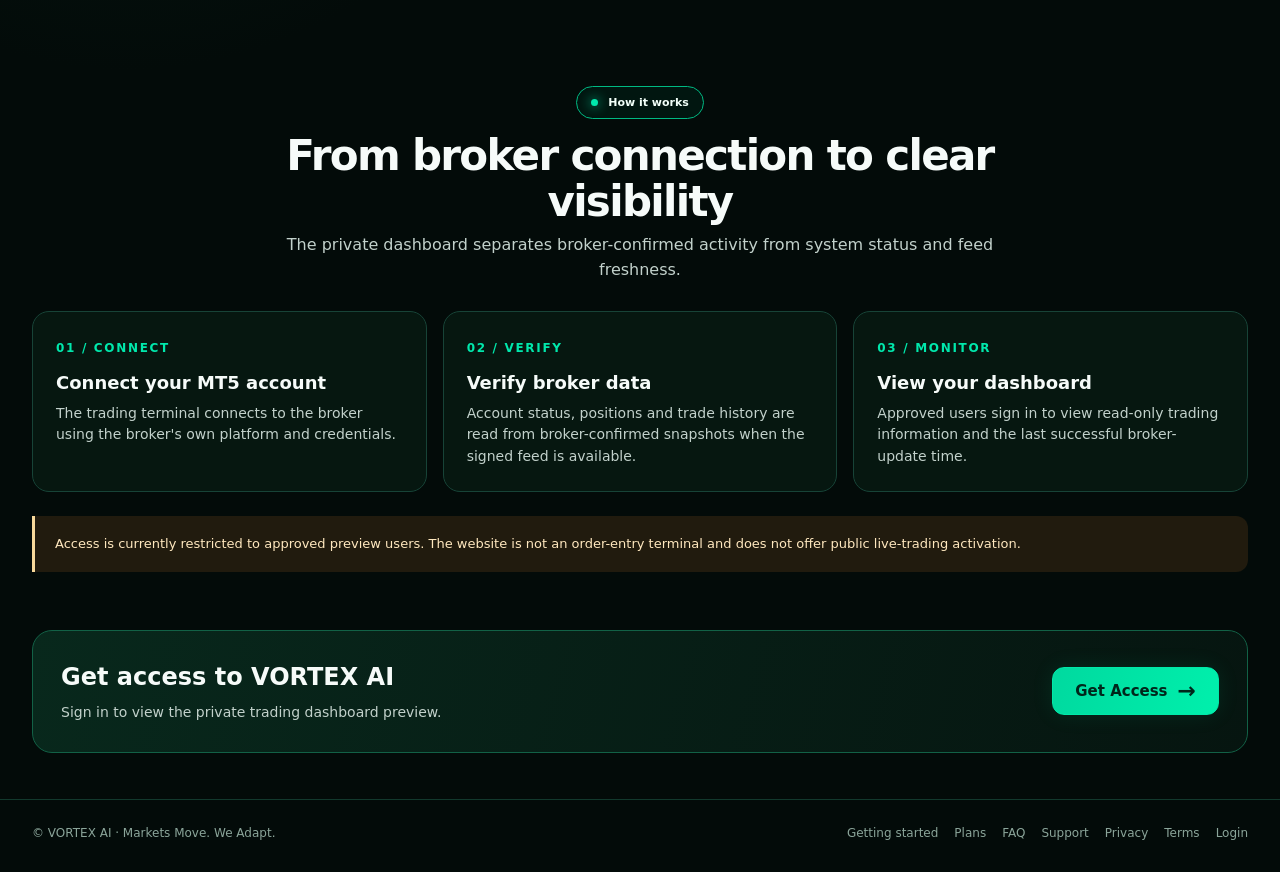
==== commit 2fc5b49f: "Publish configured 12:30 PM IST trading session" ====
--- a/website/index.html
+++ b/website/index.html
@@ -197,6 +197,15 @@
   .menu-toggle{width:42px;height:42px;flex-basis:42px}
 }
 
+
+/* Clear, responsive trading-session information */
+.session-callout{display:grid;grid-template-columns:minmax(210px,.72fr) minmax(0,1.28fr);align-items:center;gap:22px;margin:0 0 18px;padding:21px 23px;border:1px solid #17634b;border-radius:16px;background:linear-gradient(125deg,#0a281e,#071612 72%);box-shadow:0 14px 38px #0003}
+.session-timing{min-width:0}
+.session-label{color:var(--mint);font-size:11px;font-weight:800;letter-spacing:.15em;text-transform:uppercase}
+.session-time{margin-top:7px;color:var(--text);font-size:clamp(24px,3vw,32px);font-weight:850;line-height:1.12;letter-spacing:-.035em}
+.session-utc{margin-top:7px;color:var(--muted);font-size:12px;font-weight:650}
+.session-callout p{margin:0;color:var(--muted);font-size:14px;line-height:1.65;overflow-wrap:anywhere}
+@media(max-width:760px){.session-callout{grid-template-columns:minmax(0,1fr);gap:11px;padding:18px}.session-time{font-size:clamp(24px,7vw,30px)}}
 </style>
 </head>
 <body>
@@ -284,6 +293,14 @@
     </article>
    </div>
   </div>
+  <section class="session-callout" aria-label="Configured trading schedule">
+   <div class="session-timing">
+    <div class="session-label">Configured session opening</div>
+    <div class="session-time">12:30 PM IST onwards</div>
+    <div class="session-utc">07:00 UTC · India Standard Time (UTC+05:30)</div>
+   </div>
+   <p>VORTEX AI begins evaluating eligible trade opportunities from this configured start time on eligible weekdays. Trade entries remain subject to strategy signals, risk controls, market availability, news filters and broker execution checks. The session opening does not guarantee an order.</p>
+  </section>
   <p class="preview-note">VORTEX AI is currently in a restricted preview. Dashboard access is limited to approved users and is read-only; this website cannot submit, modify, or close broker orders. Product modules remain subject to validation and availability.</p>
  </section>
 
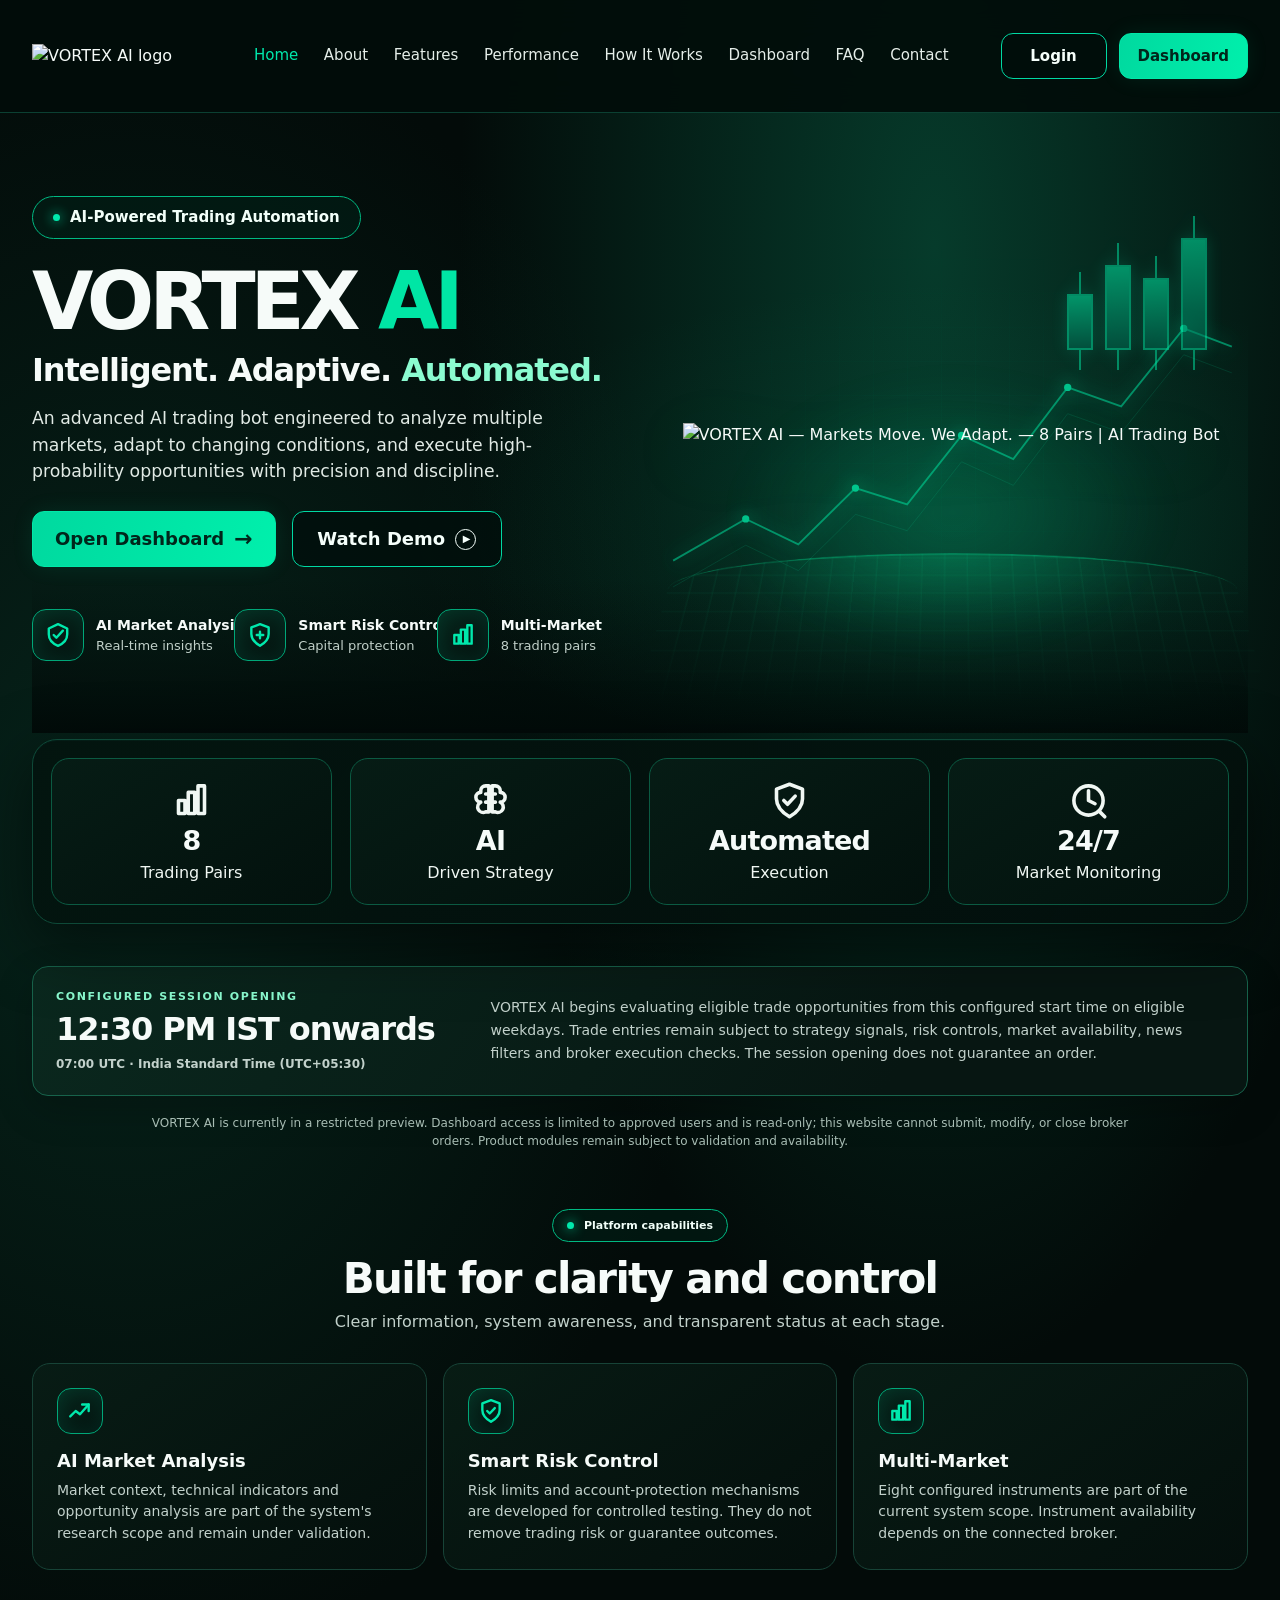
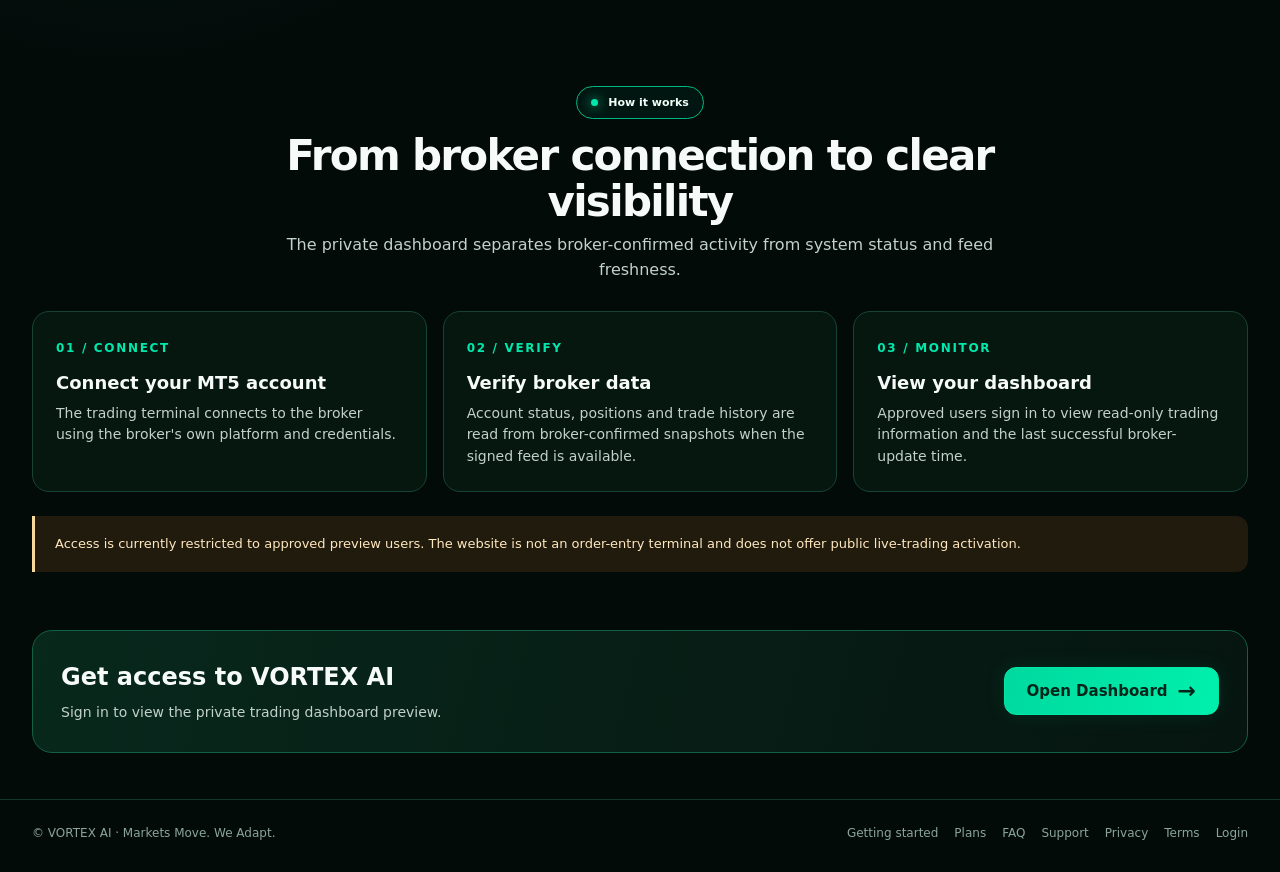
==== commit ebc1077b: "Add a clear private dashboard entry point" ====
--- a/website/index.html
+++ b/website/index.html
@@ -219,14 +219,15 @@
     <a href="#features">Features</a>
     <a href="#performance">Performance</a>
     <a href="#how-it-works">How It Works</a>
+    <a href="/login.html?next=dashboard.html">Dashboard</a>
     <a href="/faq.html">FAQ</a>
     <a href="/contact.html">Contact</a>
     <a class="mobile-only mobile-nav-action" href="/login.html">Login</a>
-    <a class="mobile-only mobile-nav-action mobile-nav-primary" href="/login.html">Get Access</a>
+    <a class="mobile-only mobile-nav-action mobile-nav-primary" href="/login.html?next=dashboard.html">Dashboard</a>
    </div>
    <div class="nav-actions">
     <a class="btn btn-outline btn-small" href="/login.html">Login</a>
-    <a class="btn btn-primary btn-small" href="/login.html">Get Access</a>
+    <a class="btn btn-primary btn-small" href="/login.html?next=dashboard.html">Dashboard</a>
     <button class="menu-toggle" id="menu-toggle" type="button" aria-label="Open navigation" aria-expanded="false" aria-controls="site-links"><span></span><span></span><span></span></button>
    </div>
   </nav>
@@ -240,7 +241,7 @@
    <p class="tagline">Intelligent. Adaptive. <span class="soft">Automated.</span></p>
    <p class="hero-description">An advanced AI trading bot engineered to analyze multiple markets, adapt to changing conditions, and execute high-probability opportunities with precision and discipline.</p>
    <div class="hero-actions">
-    <a class="btn btn-primary" href="/login.html">Get Access <span class="arrow" aria-hidden="true">→</span></a>
+    <a class="btn btn-primary" href="/login.html?next=dashboard.html">Open Dashboard <span class="arrow" aria-hidden="true">→</span></a>
     <a class="btn btn-outline" href="#how-it-works">Watch Demo <span class="play-icon" aria-hidden="true">▶</span></a>
    </div>
    <div class="benefits" aria-label="Platform highlights">
@@ -328,7 +329,7 @@
  </section>
 
  <section class="wrap" id="access">
-  <div class="final-cta"><div><h2>Get access to VORTEX AI</h2><p>Sign in to view the private trading dashboard preview.</p></div><a class="btn btn-primary" href="/login.html">Get Access <span class="arrow" aria-hidden="true">→</span></a></div>
+  <div class="final-cta"><div><h2>Get access to VORTEX AI</h2><p>Sign in to view the private trading dashboard preview.</p></div><a class="btn btn-primary" href="/login.html?next=dashboard.html">Open Dashboard <span class="arrow" aria-hidden="true">→</span></a></div>
  </section>
 </main>
 <footer>
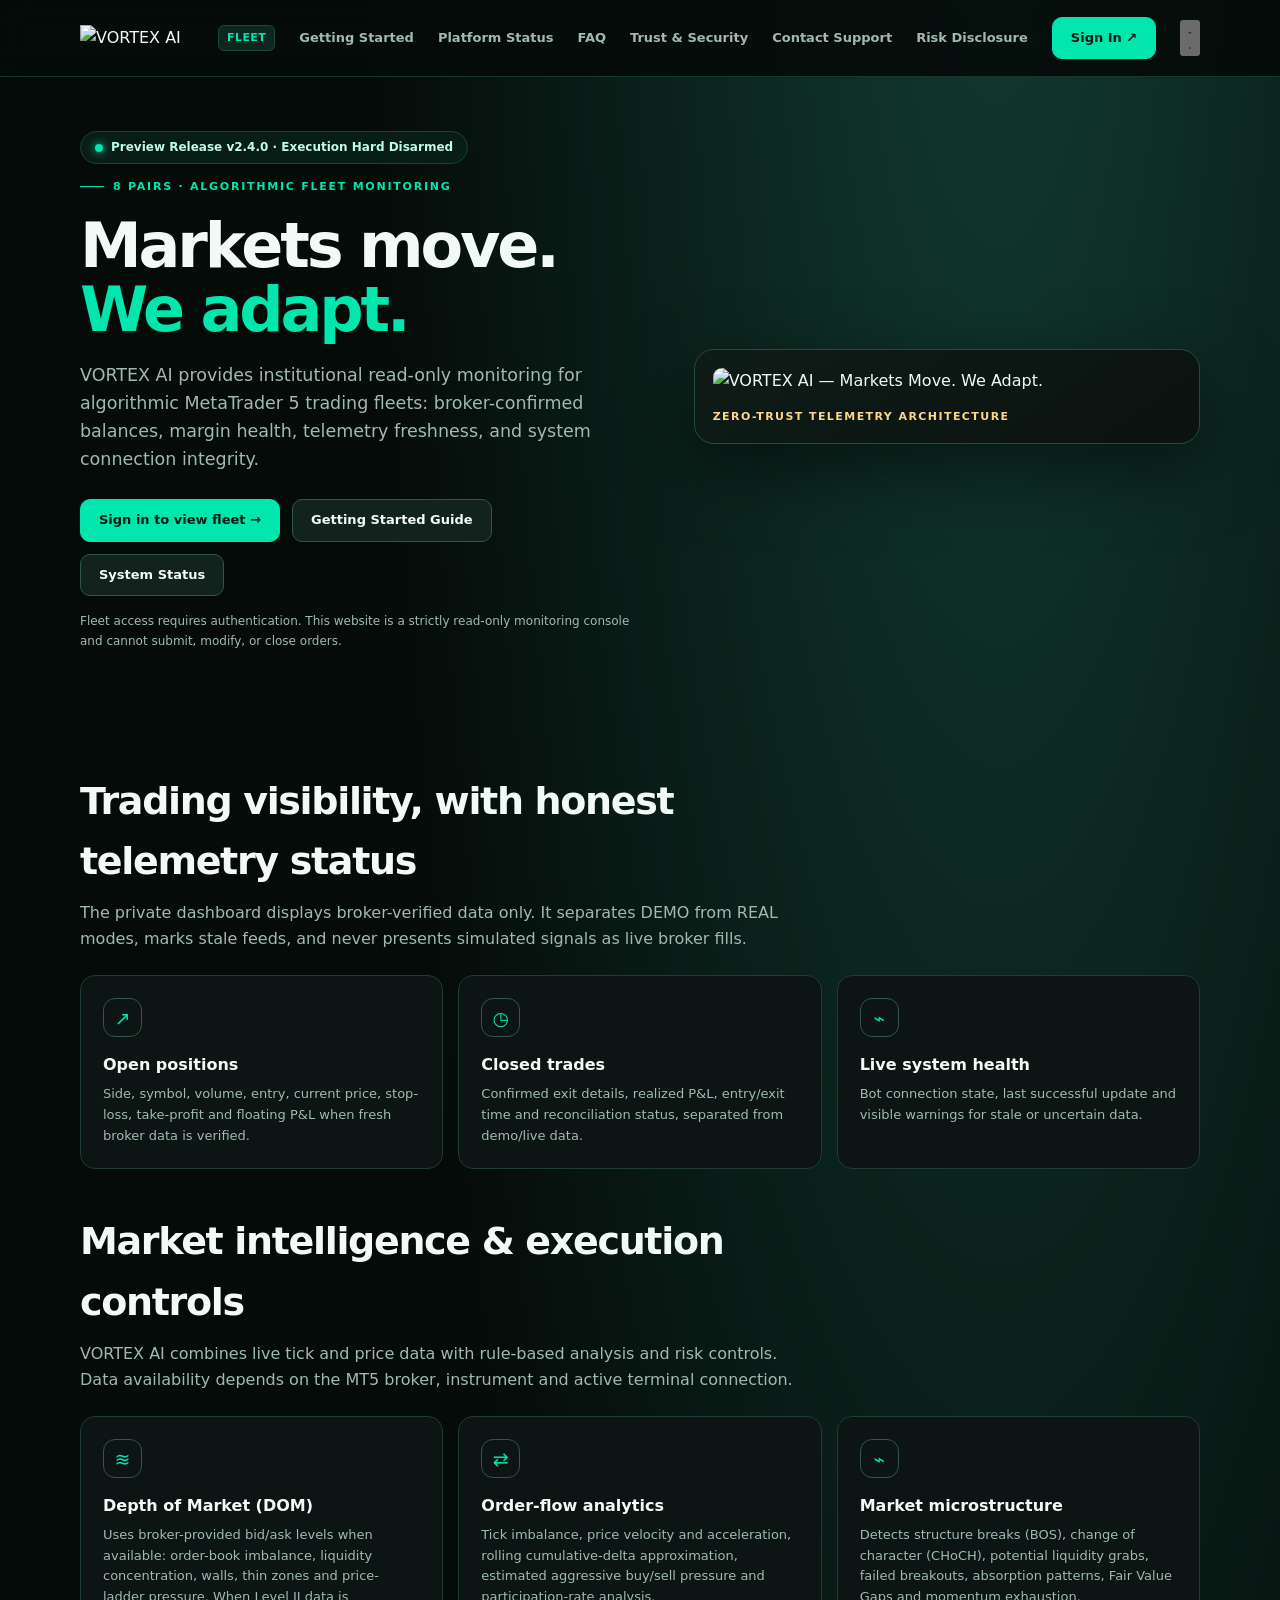
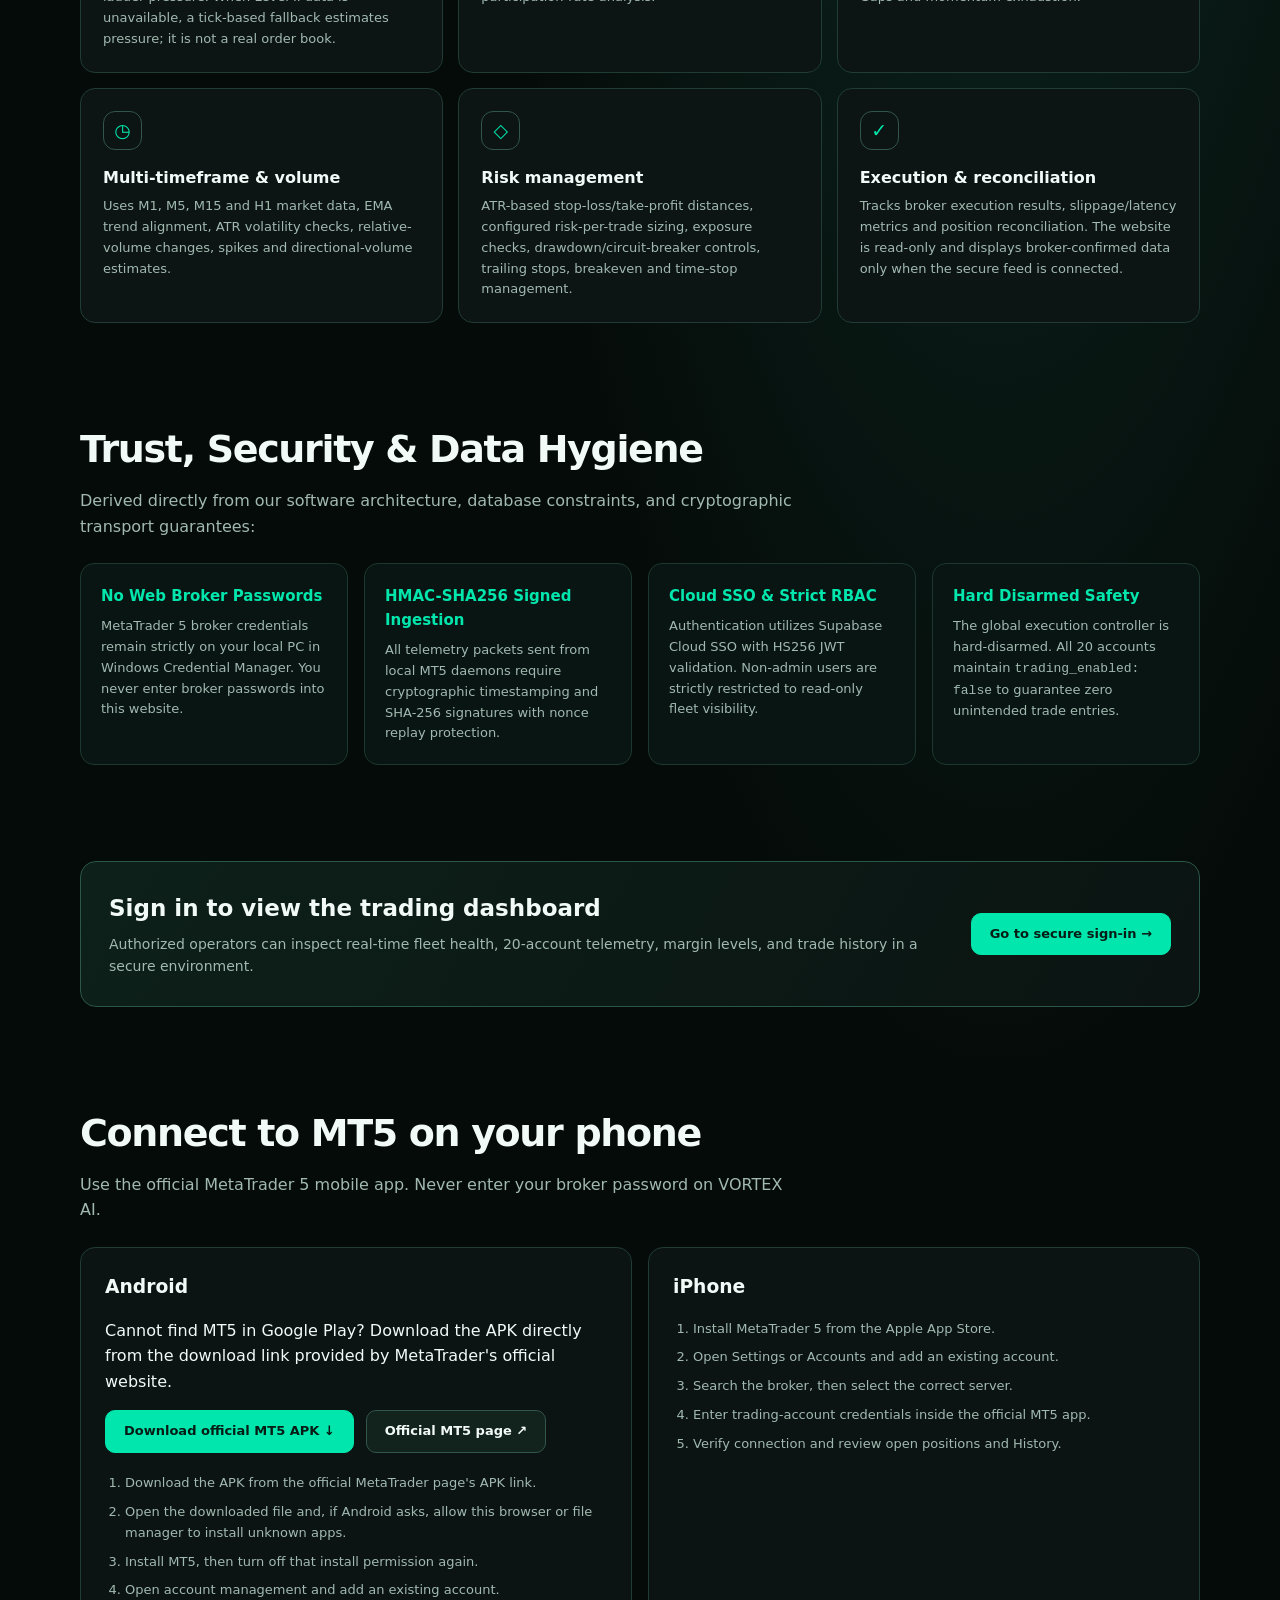
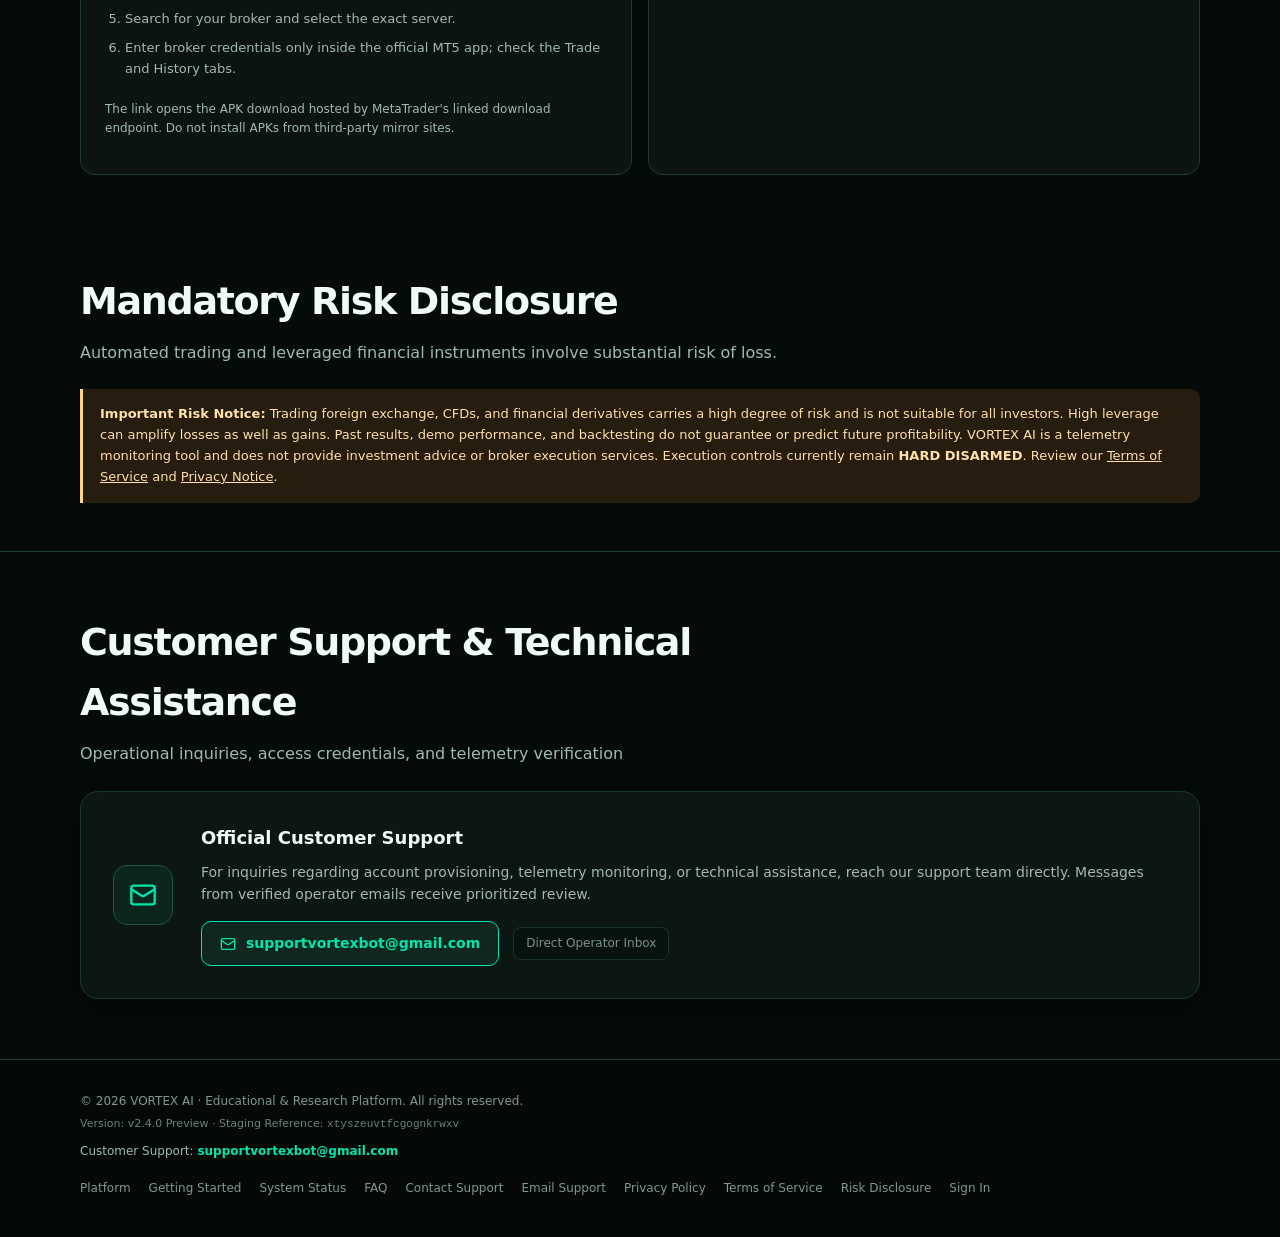
==== commit d04d7a1b: "Sync current production index.html with mobile fixes" ====
--- a/website/index.html
+++ b/website/index.html
@@ -3,363 +3,538 @@
 <head>
 <meta charset="utf-8">
 <meta name="viewport" content="width=device-width,initial-scale=1">
-<meta name="theme-color" content="#03110e">
-<meta name="description" content="VORTEX AI — Intelligent. Adaptive. Automated. A private, read-only MT5 trading-system preview.">
+<meta name="theme-color" content="#050b09">
+<meta name="description" content="VORTEX AI — Transparent read-only monitoring and operations console for an automated institutional MT5 trading fleet.">
+<meta property="og:title" content="VORTEX AI | Markets Move. We Adapt.">
+<meta property="og:description" content="Institutional read-only telemetry monitoring for multi-account MetaTrader 5 trading fleets. Execution hard disarmed.">
+<meta property="og:image" content="/vortex-ai-logo.webp?v=20261028-1">
+<meta property="og:type" content="website">
+<link rel="canonical" href="https://vortexbot.ai/">
 <title>VORTEX AI | Markets Move. We Adapt.</title>
-<link rel="icon" type="image/svg+xml" href="/favicon.svg?v=20261101-4">
-<link rel="preconnect" href="https://fonts.googleapis.com">
+<link rel="stylesheet" href="/nav.css">
+<link rel="stylesheet" href="/status-indicators.css">
 <style>
 :root{
- color-scheme:dark;--bg:#030b09;--panel:#071612;--panel-2:#091c16;
- --line:#0c5542;--line-soft:#174337;--text:#f6fbf9;--muted:#c2d1cb;
- --teal:#00e8ac;--mint:#8bfbd0;--deep:#001e16;--amber:#f7d99b;
- --max:1450px
+  color-scheme:dark;
+  --bg:#050b09;
+  --panel:#0c1513;
+  --panel-card:#0e1b17;
+  --line:#203c34;
+  --text:#f2faf7;
+  --muted:#a1b9b0;
+  --teal:#00e6ad;
+  --cyan:#bfffea;
+  --amber:#ffd58a;
+  --red:#ff5252;
 }
 *{box-sizing:border-box}
-html{scroll-behavior:smooth;scroll-padding-top:110px}
-body{margin:0;min-width:320px;background:radial-gradient(ellipse at 73% 10%,#063b2b 0,transparent 36%),radial-gradient(ellipse at 10% 34%,#06241b 0,transparent 36%),var(--bg);color:var(--text);font:16px/1.55 Inter,ui-sans-serif,system-ui,-apple-system,BlinkMacSystemFont,"Segoe UI",sans-serif;overflow-x:hidden}
+html{scroll-behavior:smooth}
+body{
+  margin:0;
+  background:radial-gradient(ellipse at 78% -8%,#123d32 0,transparent 45%),var(--bg);
+  color:var(--text);
+  font:16px/1.6 Inter,ui-sans-serif,system-ui,-apple-system,BlinkMacSystemFont,"Segoe UI",sans-serif;
+  overflow-x:hidden;
+}
 a{color:inherit;text-decoration:none}
-button,a{-webkit-tap-highlight-color:transparent}
-img,svg{max-width:100%}
-.wrap{width:min(var(--max),calc(100% - 64px));margin-inline:auto}
-.site-header{position:sticky;top:0;z-index:30;border-bottom:1px solid #0b4032;background:rgba(2,13,10,.94);backdrop-filter:blur(18px)}
-.nav{height:112px;display:flex;align-items:center;justify-content:space-between;gap:22px;position:relative}
-.brand-link{display:flex;align-items:center;flex:0 0 auto;width:170px;min-width:0}
-.brand-logo{display:block;width:100%;height:auto;object-fit:contain;image-rendering:auto}
-.nav-links{display:flex;align-items:center;justify-content:center;gap:clamp(14px,2vw,32px);color:#e5eee9;font-size:15px;white-space:nowrap}
-.nav-links a{transition:color .18s ease}
-.nav-links a:hover,.nav-links a[aria-current=page]{color:var(--teal)}
-.nav-actions{display:flex;align-items:center;gap:12px;flex:0 0 auto}
-.btn{display:inline-flex;align-items:center;justify-content:center;gap:10px;min-height:48px;padding:12px 22px;border:1px solid #00d9a3;border-radius:12px;background:rgba(2,25,19,.72);color:#f5fffb;font-size:15px;font-weight:750;line-height:1.2;text-align:center;transition:transform .18s ease,box-shadow .18s ease,background .18s ease,border-color .18s ease}
-.btn:hover{transform:translateY(-2px);box-shadow:0 10px 28px #00e8ac22;border-color:var(--mint)}
-.btn-primary{background:linear-gradient(105deg,#00d99f,#00f0ac);color:#00261b;border-color:#00e8a8;box-shadow:0 0 22px #00df9c18}
-.btn-primary:hover{background:linear-gradient(105deg,#13e7ad,#65ffd0);color:#00261b}
-.btn-outline{background:rgba(0,15,12,.72)}
-.btn-small{min-width:106px;min-height:46px;padding:10px 18px}
-.menu-toggle{display:none;width:46px;height:44px;flex:0 0 46px;align-items:center;justify-content:center;flex-direction:column;gap:5px;border:1px solid #17684f;border-radius:10px;background:#061b14;color:#f5fffb;cursor:pointer}
-.menu-toggle span{width:20px;height:2px;background:currentColor;border-radius:3px;transition:transform .18s ease,opacity .18s ease}
-.menu-toggle[aria-expanded=true] span:nth-child(1){transform:translateY(7px) rotate(45deg)}
-.menu-toggle[aria-expanded=true] span:nth-child(2){opacity:0}
-.menu-toggle[aria-expanded=true] span:nth-child(3){transform:translateY(-7px) rotate(-45deg)}
-.hero{position:relative;isolation:isolate;display:grid;grid-template-columns:minmax(0,1fr) minmax(0,1fr);align-items:center;gap:34px;min-height:620px;padding:62px 0 38px}
-.hero:before{content:"";position:absolute;z-index:-2;inset:0;background:radial-gradient(ellipse at 76% 67%,#00a8761b,transparent 42%),linear-gradient(180deg,transparent 75%,#020b09 100%);pointer-events:none}
-.hero-copy{min-width:0;padding:12px 0 25px}
-.eyebrow{display:inline-flex;align-items:center;gap:10px;padding:9px 20px;border:1px solid #00b982;border-radius:999px;background:rgba(0,34,25,.5);color:#f2fff9;font-size:15px;font-weight:650}
-.eyebrow:before{content:"";width:7px;height:7px;border-radius:50%;background:var(--teal);box-shadow:0 0 12px var(--teal)}
-h1{margin:24px 0 0;font-size:clamp(56px,6.2vw,94px);font-weight:850;line-height:.98;letter-spacing:-.065em}
-h1 span{color:#00e6a5}
-.tagline{margin:10px 0 16px;font-size:clamp(23px,2.5vw,36px);font-weight:750;line-height:1.2;letter-spacing:-.035em}
-.tagline .soft{color:#8bfbd0}
-.hero-description{max-width:650px;margin:0;color:#e1eae5;font-size:clamp(17px,1.35vw,21px);line-height:1.52}
-.hero-actions{display:flex;flex-wrap:wrap;gap:16px;margin-top:27px}
-.hero-actions .btn{min-width:210px;min-height:56px;font-size:18px}
-.arrow{font-size:22px;line-height:1}
-.play-icon{display:inline-grid;place-items:center;width:21px;height:21px;border:1.7px solid currentColor;border-radius:50%;font-size:10px;padding-left:2px}
-.benefits{display:grid;grid-template-columns:repeat(3,minmax(0,1fr));gap:16px;margin-top:42px}
-.benefit{display:flex;align-items:center;gap:12px;min-width:0}
-.benefit-icon{display:grid;place-items:center;width:52px;height:52px;flex:0 0 52px;border:1px solid #00a778;border-radius:14px;background:linear-gradient(145deg,#06271d,#04120f);color:var(--teal);box-shadow:inset 0 0 18px #00e6a41a}
-.benefit-icon svg{width:26px;height:26px;fill:none;stroke:currentColor;stroke-width:2.2;stroke-linecap:round;stroke-linejoin:round}
-.benefit-copy{min-width:0;line-height:1.3}
-.benefit-copy strong{display:block;font-size:14px;white-space:nowrap}
-.benefit-copy span{display:block;margin-top:4px;color:#c1d0c9;font-size:13px}
-.hero-visual{position:relative;display:grid;place-items:center;min-width:0;min-height:500px}
-.visual-grid{position:absolute;inset:8% 2% 7%;z-index:-1;opacity:.42;background-image:linear-gradient(#00b78012 1px,transparent 1px),linear-gradient(90deg,#00b78012 1px,transparent 1px);background-size:34px 34px;mask-image:radial-gradient(ellipse at center,#000 10%,transparent 72%)}
-.chart-line{position:absolute;inset:12% 0 13%;width:100%;height:78%;z-index:-1;opacity:.8;filter:drop-shadow(0 0 9px #00d899)}
-.logo-glow{position:absolute;width:76%;height:55%;bottom:7%;left:12%;z-index:-1;border-radius:50%;background:radial-gradient(ellipse,#00f1a329 0,transparent 68%);filter:blur(18px)}
-.market-globe{position:absolute;z-index:-1;left:0;right:0;bottom:-5%;height:33%;border-top:2px solid #00d88c66;border-radius:50% 50% 0 0/25% 25% 0 0;background:radial-gradient(ellipse at 50% 0,#00d98d34,transparent 58%),repeating-linear-gradient(90deg,transparent 0 22px,#00d88b14 23px 24px),repeating-linear-gradient(0deg,transparent 0 18px,#00d88b12 19px 20px);transform:perspective(260px) rotateX(14deg);box-shadow:0 -12px 42px #00d98b19;mask-image:linear-gradient(#000 0%,transparent 95%)}
-.candles{position:absolute;right:7%;top:5%;display:flex;align-items:flex-end;gap:12px;height:140px;opacity:.55;filter:drop-shadow(0 0 8px #00e8ac55);z-index:-1}
-.candle{position:relative;width:26px;border:2px solid #00da9b;background:linear-gradient(180deg,#00e9a4,#006c53)}
-.candle:before,.candle:after{content:"";position:absolute;left:50%;width:2px;background:#00d99a;transform:translateX(-50%)}
-.candle:before{height:24px;bottom:100%}.candle:after{height:22px;top:100%}
-.candle:nth-child(1){height:56px}.candle:nth-child(2){height:85px}.candle:nth-child(3){height:72px}.candle:nth-child(4){height:112px}
-.hero-logo{display:block;width:min(100%,540px);max-height:470px;height:auto;object-fit:contain;filter:drop-shadow(0 18px 42px #00d88a24)}
-.metrics-shell{position:relative;margin:6px auto 42px;padding:18px;border:1px solid #0e4938;border-radius:25px;background:linear-gradient(120deg,rgba(3,20,15,.94),rgba(3,15,12,.9));box-shadow:0 20px 65px #0008,inset 0 1px #29ffbe0a}
-.metrics-grid{display:grid;grid-template-columns:repeat(4,minmax(0,1fr));gap:18px}
-.metric{display:flex;flex-direction:column;align-items:center;justify-content:center;min-height:146px;padding:18px 10px;border:1px solid #0b5a42;border-radius:18px;background:linear-gradient(150deg,#061c15,#03110d);text-align:center}
-.metric-icon{width:39px;height:39px;margin-bottom:5px;color:var(--teal)}
-.metric-icon svg{width:100%;height:100%;fill:none;stroke:currentColor;stroke-width:2.2;stroke-linecap:round;stroke-linejoin:round}
-.metric strong{font-size:27px;line-height:1.2;letter-spacing:-.03em}
-.metric span{margin-top:4px;color:#f0f7f3;font-size:16px}
-.preview-note{margin:18px auto 0;max-width:1000px;color:#a8bdb4;font-size:12px;line-height:1.55;text-align:center}
-.content-section{padding:58px 0}
-.section-heading{max-width:760px;margin:0 auto 28px;text-align:center}
-.section-heading .eyebrow{font-size:11px;padding:7px 14px}
-.section-heading h2{margin:14px 0 8px;font-size:clamp(28px,4vw,42px);line-height:1.1;letter-spacing:-.04em}
-.section-heading p{margin:0;color:var(--muted)}
-.feature-grid{display:grid;grid-template-columns:repeat(3,minmax(0,1fr));gap:16px}
-.feature-card{min-width:0;padding:24px;border:1px solid var(--line-soft);border-radius:18px;background:linear-gradient(145deg,rgba(8,28,21,.96),rgba(4,15,12,.96));}
-.feature-card h3{margin:13px 0 5px;font-size:18px}
-.feature-card p{margin:0;color:var(--muted);font-size:14px}
-.feature-card .benefit-icon{width:46px;height:46px;flex-basis:46px}
-.steps{display:grid;grid-template-columns:repeat(3,minmax(0,1fr));gap:16px}
-.step{padding:23px;border:1px solid var(--line-soft);border-radius:17px;background:#061710}
-.step-number{color:var(--teal);font-size:12px;font-weight:800;letter-spacing:.14em}
-.step h3{margin:9px 0 6px;font-size:18px}
-.step p{margin:0;color:var(--muted);font-size:14px}
-.release-note{margin-top:24px;padding:18px 20px;border-left:3px solid var(--amber);border-radius:0 12px 12px 0;background:#211b0e;color:#ffe8bf;font-size:13px}
-.final-cta{display:flex;align-items:center;justify-content:space-between;gap:24px;padding:28px;border:1px solid #126146;border-radius:20px;background:linear-gradient(105deg,#08281c,#061510)}
-.final-cta h2{margin:0 0 6px;font-size:24px}
-.final-cta p{margin:0;color:var(--muted);font-size:14px}
-footer{margin-top:46px;padding:24px 0 30px;border-top:1px solid #12392d;color:#8ba59a;font-size:12px}
-.footer-row{display:flex;justify-content:space-between;align-items:center;gap:22px}
-.footer-links{display:flex;gap:16px;flex-wrap:wrap}
-.footer-links a:hover{color:var(--teal)}
-.back-to-top{position:fixed;right:18px;bottom:18px;z-index:20;display:grid;place-items:center;width:46px;height:46px;border:1px solid var(--teal);border-radius:50%;background:var(--teal);color:#00271b;font-size:24px;font-weight:850;opacity:0;visibility:hidden;transform:translateY(8px);transition:opacity .18s,transform .18s,visibility .18s;cursor:pointer}
+.wrap{width:min(1120px,calc(100% - 32px));margin:auto}
+
+header{
+  position:sticky;
+  top:0;
+  z-index:100;
+  background:#050b09e8;
+  border-bottom:1px solid #17372d;
+  backdrop-filter:blur(12px);
+}
+nav{
+  height:76px;
+  display:flex;
+  align-items:center;
+  justify-content:space-between;
+  gap:20px;
+}
+.brand{display:flex;align-items:center;gap:12px}
+.logo{width:126px;max-width:32vw;height:auto;display:block}
+.brand-pill{
+  font-size:11px;
+  background:#0d2720;
+  border:1px solid #1f473b;
+  color:var(--teal);
+  padding:3px 8px;
+  border-radius:6px;
+  font-weight:700;
+  letter-spacing:0.04em;
+  text-transform:uppercase;
+}
+.nav-desktop-links{
+  display:flex;
+  align-items:center;
+  gap:24px;
+  color:var(--muted);
+  font-size:13px;
+  font-weight:600;
+}
+.nav-desktop-links a:hover{color:var(--teal)}
+.nav-cta,.btn{
+  display:inline-flex;
+  align-items:center;
+  justify-content:center;
+  border:1px solid #31564a;
+  background:#12221d;
+  color:var(--text);
+  padding:10px 18px;
+  border-radius:10px;
+  font-weight:700;
+  font-size:13px;
+  text-decoration:none;
+}
+.btn.primary,.nav-cta{
+  background:var(--teal);
+  border-color:var(--teal);
+  color:#061d15;
+}
+
+.hero{
+  display:grid;
+  grid-template-columns:1.05fr .95fr;
+  gap:54px;
+  align-items:center;
+  padding:54px 0 60px;
+}
+.eyebrow{
+  display:flex;
+  align-items:center;
+  gap:9px;
+  color:var(--teal);
+  font-size:11px;
+  font-weight:800;
+  letter-spacing:.16em;
+  text-transform:uppercase;
+}
+.eyebrow:before{content:"";width:24px;height:1px;background:var(--teal)}
+h1{font-size:clamp(36px,5.2vw,62px);letter-spacing:-.05em;line-height:1.04;margin:18px 0}
+.highlight{color:var(--teal)}
+.lead{color:var(--muted);font-size:17.5px;max-width:590px}
+.actions{display:flex;gap:12px;flex-wrap:wrap;margin:26px 0 0}
+.fine{color:var(--muted);font-size:12px;margin-top:16px}
+
+.status-badge-hero{
+  display:inline-flex;
+  align-items:center;
+  gap:8px;
+  background:#091d17;
+  border:1px solid #1a4235;
+  padding:6px 14px;
+  border-radius:999px;
+  font-size:12px;
+  font-weight:700;
+  color:#bdfce7;
+  margin-bottom:14px;
+}
+.status-dot{
+  width:8px;
+  height:8px;
+  border-radius:50%;
+  background:var(--teal);
+  box-shadow:0 0 8px var(--teal);
+}
+
+.brand-card{
+  padding:18px;
+  background:linear-gradient(145deg,#0e1c17,#0b1210);
+  border:1px solid #244b3e;
+  border-radius:20px;
+  box-shadow:0 25px 72px rgba(0,0,0,0.5);
+}
+.brand-card img{display:block;width:100%;height:auto;border-radius:9px}
+.tag{color:var(--amber);font-size:11px;font-weight:800;letter-spacing:.13em;text-transform:uppercase;margin-top:14px}
+
+section{padding:48px 0}
+.heading{max-width:720px;margin-bottom:24px}
+.heading h2{font-size:clamp(26px,3.5vw,38px);letter-spacing:-.035em;margin:0 0 8px}
+.heading p{color:var(--muted);margin:0}
+.cards{display:grid;grid-template-columns:repeat(3,1fr);gap:15px}
+.card{background:var(--panel);border:1px solid var(--line);border-radius:15px;padding:22px}
+.icon{height:39px;width:39px;border-radius:12px;border:1px solid #31564a;display:grid;place-items:center;color:var(--teal);font-size:19px}
+.card h3{font-size:16px;margin:15px 0 6px}
+.card p{font-size:13px;color:var(--muted);margin:0}
+
+.access{
+  display:grid;
+  grid-template-columns:1fr auto;
+  align-items:center;
+  gap:22px;
+  background:linear-gradient(120deg,#0d2019,#0b1412);
+  border:1px solid #2a5747;
+  padding:28px;
+  border-radius:16px;
+}
+.access h2{margin:0 0 6px;font-size:23px}
+.access p{margin:0;color:var(--muted);font-size:14px}
+
+.split{display:grid;grid-template-columns:1fr 1fr;gap:16px}
+.guide{background:#0b1412;border:1px solid var(--line);padding:24px;border-radius:15px}
+.guide h3{margin:0 0 10px}
+.guide ol{padding-left:20px;color:var(--muted);font-size:13px}
+.guide li{padding:4px 0}
+.callout{
+  border-left:3px solid var(--amber);
+  border-radius:0 10px 10px 0;
+  background:#261d0e;
+  color:#ffdfaa;
+  font-size:13px;
+  padding:15px 17px;
+}
+
+/* TRUST & SECURITY SECTION */
+.security-grid{
+  display:grid;
+  grid-template-columns:repeat(auto-fit, minmax(240px, 1fr));
+  gap:16px;
+  margin-top:20px;
+}
+.sec-card{
+  background:#091512;
+  border:1px solid #1c382f;
+  padding:20px;
+  border-radius:14px;
+}
+.sec-card h3{margin:0 0 8px;font-size:15px;color:var(--teal)}
+.sec-card p{margin:0;font-size:13px;color:var(--muted);line-height:1.6}
+
+footer{
+  border-top:1px solid var(--line);
+  padding:32px 0 40px;
+  color:#81988e;
+  font-size:12px;
+  background:#040907;
+}
+.foot{display:flex;justify-content:space-between;align-items:center;flex-wrap:wrap;gap:18px}
+.footlinks{display:flex;gap:18px;flex-wrap:wrap}
+.footlinks a{color:#81988e;text-decoration:none}
+.footlinks a:hover{color:var(--teal)}
+
+@media(max-width:850px){
+  .hero{grid-template-columns:1fr;gap:32px;padding-top:36px}
+  .brand-card{max-width:620px}
+  .cards{grid-template-columns:1fr 1fr}
+}
+@media(max-width:600px){
+  .cards,.split,.access{grid-template-columns:1fr}
+  .access .btn{width:100%}
+  .foot{flex-direction:column;align-items:flex-start}
+}
+
+.back-to-top{
+  position:fixed;
+  right:16px;
+  bottom:18px;
+  z-index:20;
+  display:grid;
+  place-items:center;
+  width:46px;
+  height:46px;
+  border-radius:50%;
+  border:1px solid #00e6ad;
+  background:#00e6ad;
+  color:#052019;
+  font-size:25px;
+  font-weight:850;
+  line-height:1;
+  box-shadow:0 8px 28px rgba(0,0,0,0.4);
+  opacity:0;
+  visibility:hidden;
+  transform:translateY(8px);
+  transition:opacity .18s ease,transform .18s ease,visibility .18s ease;
+  cursor:pointer;
+}
 .back-to-top.is-visible{opacity:1;visibility:visible;transform:translateY(0)}
-:focus-visible{outline:3px solid #9dffda;outline-offset:3px}
-@media(max-width:1120px){
- .wrap{width:min(var(--max),calc(100% - 44px))}
- .nav{gap:14px}
- .brand-link{width:132px}
- .nav-links{gap:14px;font-size:13px}
- .hero{gap:18px}
- .benefits{gap:10px}
- .benefit{gap:8px}
- .benefit-icon{width:44px;height:44px;flex-basis:44px}
- .benefit-copy strong{font-size:12px}
- .benefit-copy span{font-size:12px}
-}
-@media(max-width:760px){
- html{scroll-padding-top:82px}
- .wrap{width:calc(100% - 32px)}
- .nav{height:78px;gap:12px}
- .brand-link{width:118px}
- .nav-links{display:none;position:absolute;left:0;right:0;top:calc(100% + 1px);padding:10px 14px;border:1px solid #14533f;border-radius:0 0 15px 15px;background:#03110deb;box-shadow:0 18px 35px #0009;white-space:normal}
- .nav-links.is-open{display:grid;grid-template-columns:repeat(2,minmax(0,1fr));gap:0}
- .nav-links a{padding:12px 8px;border-bottom:1px solid #123b2e}
- .nav-links a:nth-last-child(-n+2){border-bottom:0}
- .nav-actions{margin-left:auto}
- .nav-actions .btn{display:none}
- .menu-toggle{display:flex}
- .hero{grid-template-columns:minmax(0,1fr);gap:15px;min-height:auto;padding:42px 0 24px}
- .hero-copy{padding:0}
- .eyebrow{font-size:13px;padding:8px 15px}
- h1{font-size:clamp(46px,11vw,66px);margin-top:18px}
- .tagline{font-size:clamp(22px,5.7vw,29px)}
- .hero-description{font-size:16px}
- .hero-actions{display:grid;grid-template-columns:1fr 1fr;gap:10px;margin-top:22px}
- .hero-actions .btn{min-width:0;min-height:52px;padding:12px 10px;font-size:15px}
- .benefits{gap:10px;margin-top:27px}
- .benefit{align-items:flex-start;flex-direction:column;gap:8px}
- .benefit-icon{width:43px;height:43px;flex-basis:43px}
- .benefit-copy strong{font-size:12px;white-space:normal}
- .benefit-copy span{font-size:11px}
- .hero-visual{min-height:0;padding:12px 0 22px}
- .hero-logo{width:min(100%,430px);max-height:310px}
- .candles{right:4%;top:0;transform:scale(.72);transform-origin:top right}
- .market-globe{height:26%;bottom:0}
- .metrics-shell{margin:0 auto 24px;padding:11px;border-radius:19px}
- .metrics-grid{grid-template-columns:repeat(2,minmax(0,1fr));gap:9px}
- .metric{min-height:120px;padding:14px 7px;border-radius:14px}
- .metric-icon{width:31px;height:31px}
- .metric strong{font-size:23px}
- .metric span{font-size:13px}
- .preview-note{text-align:left;padding:0 5px;font-size:11px}
- .content-section{padding:42px 0}
- .feature-grid,.steps{grid-template-columns:1fr}
- .feature-card,.step{padding:19px}
- .final-cta{align-items:stretch;flex-direction:column;padding:22px}
- .final-cta .btn{width:100%}
- .footer-row{align-items:flex-start;flex-direction:column}
-}
-@media(max-width:390px){
- .wrap{width:calc(100% - 24px)}
- .brand-link{width:105px}
- .menu-toggle{width:42px;height:42px;flex-basis:42px}
- .benefits{grid-template-columns:repeat(3,minmax(0,1fr));gap:7px}
- .benefit-icon{width:39px;height:39px;flex-basis:39px}
- .benefit-copy strong{font-size:11px}
- .benefit-copy span{font-size:10px}
- .hero-actions .btn{font-size:13px}
-}
-@media(prefers-reduced-motion:reduce){html{scroll-behavior:auto}*,*::before,*::after{transition:none!important}}
-
-/* Tablet header breakpoint: prevent desktop navigation from compressing */
-.nav-links .mobile-only{display:none}
-@media(max-width:980px){
-  .nav{height:78px;gap:12px}
-  .brand-link{width:118px}
-  .nav-links{display:none;position:absolute;left:0;right:0;top:calc(100% + 1px);z-index:31;padding:10px 14px;border:1px solid #14533f;border-radius:0 0 15px 15px;background:#03110deb;box-shadow:0 18px 35px #0009;white-space:normal;max-height:calc(100vh - 90px);overflow-y:auto}
-  .nav-links.is-open{display:grid;grid-template-columns:repeat(2,minmax(0,1fr));gap:0}
-  .nav-links a{min-width:0;padding:12px 8px;border-bottom:1px solid #123b2e;white-space:normal;overflow-wrap:anywhere}
-  .nav-links .mobile-only{display:inline-flex;align-items:center;justify-content:center;min-height:44px;margin:6px;padding:10px 12px;border:1px solid #17684f;border-radius:9px;background:#061b14;color:#f5fffb;text-align:center;font-weight:750}
-  .nav-links .mobile-nav-primary{border-color:#00e8a8;background:linear-gradient(105deg,#00d99f,#00f0ac);color:#00261b}
-  .nav-actions .btn{display:none}
-  .menu-toggle{display:flex}
-}
-@media(max-width:760px){
-  .nav{height:78px;gap:12px}
-  .brand-link{width:118px}
-}
-@media(max-width:390px){
-  .nav{gap:8px}
-  .brand-link{width:105px}
-  .menu-toggle{width:42px;height:42px;flex-basis:42px}
-}
-
-
-/* Clear, responsive trading-session information */
-.session-callout{display:grid;grid-template-columns:minmax(210px,.72fr) minmax(0,1.28fr);align-items:center;gap:22px;margin:0 0 18px;padding:21px 23px;border:1px solid #17634b;border-radius:16px;background:linear-gradient(125deg,#0a281e,#071612 72%);box-shadow:0 14px 38px #0003}
-.session-timing{min-width:0}
-.session-label{color:var(--mint);font-size:11px;font-weight:800;letter-spacing:.15em;text-transform:uppercase}
-.session-time{margin-top:7px;color:var(--text);font-size:clamp(24px,3vw,32px);font-weight:850;line-height:1.12;letter-spacing:-.035em}
-.session-utc{margin-top:7px;color:var(--muted);font-size:12px;font-weight:650}
-.session-callout p{margin:0;color:var(--muted);font-size:14px;line-height:1.65;overflow-wrap:anywhere}
-@media(max-width:760px){.session-callout{grid-template-columns:minmax(0,1fr);gap:11px;padding:18px}.session-time{font-size:clamp(24px,7vw,30px)}}
+.back-to-top:hover{background:#bfffea;border-color:#bfffea}
+
+/* Contact & Customer Support */
+#contact{padding:60px 0;border-top:1px solid var(--line)}
+.contact-card{background:#0c1714;border:1px solid #1a382e;border-radius:18px;padding:32px;display:flex;align-items:center;gap:28px;box-shadow:0 12px 40px rgba(0,0,0,0.35)}
+.contact-icon{width:60px;height:60px;border-radius:14px;background:#0d261d;border:1px solid #1b5742;color:var(--teal);display:flex;align-items:center;justify-content:center;flex-shrink:0}
+.contact-body{flex:1}
+.contact-title{margin:0 0 8px;font-size:18px;color:#f2faf7;font-weight:700}
+.contact-desc{margin:0 0 16px;font-size:14px;color:var(--muted);line-height:1.6}
+.contact-action{display:flex;align-items:center;flex-wrap:wrap;gap:14px}
+.email-link{display:inline-flex;align-items:center;gap:10px;background:#102720;border:1px solid var(--teal);color:var(--teal);padding:10px 18px;border-radius:10px;font-size:14px;font-weight:700;text-decoration:none;transition:background .15s, transform .15s;user-select:all}
+.email-link:hover{background:#15352b;transform:translateY(-1px)}
+.contact-badge{font-size:12px;color:#789488;background:#06120e;border:1px solid #183329;padding:6px 12px;border-radius:8px}
+@media(max-width:700px){
+  .contact-card{flex-direction:column;align-items:flex-start;padding:24px;gap:20px}
+}
+
 </style>
+<link rel="icon" type="image/svg+xml" href="/favicon.svg?v=20261031-1">
+<link rel="shortcut icon" href="/favicon.svg?v=20261031-1">
+<link rel="stylesheet" href="/assistant.css?v=1">
+<link rel="stylesheet" href="/mobile-fixes.css?v=1">
 </head>
 <body>
-<header class="site-header">
- <div class="wrap">
-  <nav class="nav" aria-label="Main navigation">
-   <a class="brand-link" href="/" aria-label="VORTEX AI home"><img class="brand-logo" src="/vortext-ai-logo.webp?v=20261101-4" alt="VORTEX AI logo"></a>
-   <div class="nav-links" id="site-links">
-    <a href="#home" aria-current="page">Home</a>
-    <a href="#about">About</a>
-    <a href="#features">Features</a>
-    <a href="#performance">Performance</a>
-    <a href="#how-it-works">How It Works</a>
-    <a href="/login.html?next=dashboard.html">Dashboard</a>
-    <a href="/faq.html">FAQ</a>
-    <a href="/contact.html">Contact</a>
-    <a class="mobile-only mobile-nav-action" href="/login.html">Login</a>
-    <a class="mobile-only mobile-nav-action mobile-nav-primary" href="/login.html?next=dashboard.html">Dashboard</a>
-   </div>
-   <div class="nav-actions">
-    <a class="btn btn-outline btn-small" href="/login.html">Login</a>
-    <a class="btn btn-primary btn-small" href="/login.html?next=dashboard.html">Dashboard</a>
-    <button class="menu-toggle" id="menu-toggle" type="button" aria-label="Open navigation" aria-expanded="false" aria-controls="site-links"><span></span><span></span><span></span></button>
-   </div>
-  </nav>
- </div>
+
+<header>
+  <div class="wrap">
+    <nav aria-label="Main navigation">
+      <div class="brand">
+        <a href="/" aria-label="VORTEX AI home"><img class="logo" src="/vortex-ai-logo.webp?v=20261028-1" alt="VORTEX AI"></a>
+        <span class="brand-pill">Fleet</span>
+      </div>
+      <div class="nav-desktop-links">
+        <a href="/getting-started.html">Getting Started</a>
+        <a href="/status.html">Platform Status</a>
+        <a href="/faq.html">FAQ</a>
+        <a href="#security">Trust &amp; Security</a>
+        <a href="#contact">Contact Support</a>
+        <a href="#risk">Risk Disclosure</a>
+        <a class="nav-cta" href="/login.html">Sign In ↗</a>
+      </div>
+      <button class="nav-toggle" aria-label="Toggle navigation menu" aria-expanded="false" aria-controls="mobile-menu" type="button">
+        <svg class="icon-bars" viewBox="0 0 24 24"><path d="M3 6h18v2H3V6zm0 5h18v2H3v-2zm0 5h18v2H3v-2z"/></svg>
+        <svg class="icon-close" viewBox="0 0 24 24"><path d="M19 6.41L17.59 5 12 10.59 6.41 5 5 6.41 10.59 12 5 17.59 6.41 19 12 13.41 17.59 19 19 17.59 13.41 12z"/></svg>
+      </button>
+    </nav>
+  </div>
 </header>
-<main id="home">
- <section class="wrap hero" id="about">
-  <div class="hero-copy">
-   <div class="eyebrow">AI-Powered Trading Automation</div>
-   <h1>VORTEX <span>AI</span></h1>
-   <p class="tagline">Intelligent. Adaptive. <span class="soft">Automated.</span></p>
-   <p class="hero-description">An advanced AI trading bot engineered to analyze multiple markets, adapt to changing conditions, and execute high-probability opportunities with precision and discipline.</p>
-   <div class="hero-actions">
-    <a class="btn btn-primary" href="/login.html?next=dashboard.html">Open Dashboard <span class="arrow" aria-hidden="true">→</span></a>
-    <a class="btn btn-outline" href="#how-it-works">Watch Demo <span class="play-icon" aria-hidden="true">▶</span></a>
-   </div>
-   <div class="benefits" aria-label="Platform highlights">
-    <div class="benefit">
-     <span class="benefit-icon" aria-hidden="true"><svg viewBox="0 0 24 24"><path d="M12 2 3.5 6v5.3c0 5.2 3.5 8.6 8.5 10.7 5-2.1 8.5-5.5 8.5-10.7V6L12 2Z"/><path d="m8 12 2.5 2.5L16.5 8"/></svg></span>
-     <span class="benefit-copy"><strong>AI Market Analysis</strong><span>Real-time insights</span></span>
-    </div>
-    <div class="benefit">
-     <span class="benefit-icon" aria-hidden="true"><svg viewBox="0 0 24 24"><path d="M12 2 4 5v6c0 5 3.4 8.2 8 11 4.6-2.8 8-6 8-11V5l-8-3Z"/><path d="M9 12h6M12 9v6"/></svg></span>
-     <span class="benefit-copy"><strong>Smart Risk Control</strong><span>Capital protection</span></span>
-    </div>
-    <div class="benefit">
-     <span class="benefit-icon" aria-hidden="true"><svg viewBox="0 0 24 24"><path d="M4 20V12h4v8H4ZM10 20V7h4v13h-4ZM16 20V3h4v17h-4Z"/></svg></span>
-     <span class="benefit-copy"><strong>Multi-Market</strong><span>8 trading pairs</span></span>
-    </div>
-   </div>
+
+<!-- Mobile Navigation Drawer -->
+<div id="mobile-menu" class="mobile-menu" hidden aria-label="Mobile navigation">
+  <a class="mobile-nav-link" href="/getting-started.html">Getting Started Guide <span>→</span></a>
+  <a class="mobile-nav-link" href="/status.html">Platform Status &amp; Matrix <span>→</span></a>
+  <a class="mobile-nav-link" href="/faq.html">FAQ &amp; Documentation <span>→</span></a>
+  <a class="mobile-nav-link" href="#security">Trust &amp; Security <span>→</span></a>
+  <a class="mobile-nav-link" href="#contact">Customer Support <span>→</span></a>
+  <a class="mobile-nav-link" href="#risk">Risk Disclosure <span>→</span></a>
+  <a class="mobile-nav-link mobile-nav-cta" href="/login.html">Sign In to Dashboard ↗</a>
+  <div class="mobile-menu-footer">
+    <div><strong>VORTEX AI Console</strong> · v2.4.0 Preview</div>
+    <div>Execution Controller: <strong>HARD DISARMED</strong></div>
   </div>
-  <div class="hero-visual" aria-label="VORTEX AI brand artwork">
-   <div class="visual-grid"></div>
-   <svg class="chart-line" viewBox="0 0 640 430" aria-hidden="true">
-    <path d="M12 348 92 302 150 330 213 268 270 286 330 210 387 236 447 157 506 178 575 92 628 112" fill="none" stroke="#00e6a5" stroke-width="2" opacity=".65"/>
-    <path d="M12 377 92 331 150 359 213 297 270 315 330 239 387 265 447 186 506 207 575 121 628 141" fill="none" stroke="#00e6a5" stroke-width="1" opacity=".18"/>
-    <g fill="#00e6a5"><circle cx="92" cy="302" r="4"/><circle cx="213" cy="268" r="4"/><circle cx="330" cy="210" r="4"/><circle cx="447" cy="157" r="4"/><circle cx="575" cy="92" r="4"/></g>
-   </svg>
-   <div class="candles" aria-hidden="true"><i class="candle"></i><i class="candle"></i><i class="candle"></i><i class="candle"></i></div>
-   <div class="logo-glow"></div>
-   <img class="hero-logo" src="/vortext-ai-logo.webp?v=20261101-4" alt="VORTEX AI — Markets Move. We Adapt. — 8 Pairs | AI Trading Bot">
-   <div class="market-globe"></div>
+</div>
+
+<main>
+  <div class="wrap hero">
+    <div>
+      <div class="status-badge-hero">
+        <span class="status-dot"></span>
+        <span>Preview Release v2.4.0 · Execution Hard Disarmed</span>
+      </div>
+      <div class="eyebrow">8 pairs · Algorithmic fleet monitoring</div>
+      <h1>Markets move.<br><span class="highlight">We adapt.</span></h1>
+      <p class="lead">VORTEX AI provides institutional read-only monitoring for algorithmic MetaTrader 5 trading fleets: broker-confirmed balances, margin health, telemetry freshness, and system connection integrity.</p>
+      <div class="actions">
+        <a class="btn primary" href="/login.html">Sign in to view fleet →</a>
+        <a class="btn" href="/getting-started.html">Getting Started Guide</a>
+        <a class="btn" href="/status.html">System Status</a>
+      </div>
+      <p class="fine">Fleet access requires authentication. This website is a strictly read-only monitoring console and cannot submit, modify, or close orders.</p>
+    </div>
+    <aside class="brand-card">
+      <img src="/vortex-ai-logo.webp?v=20261028-1" alt="VORTEX AI — Markets Move. We Adapt.">
+      <div class="tag">Zero-Trust Telemetry Architecture</div>
+    </aside>
   </div>
- </section>
-
- <section class="wrap" id="performance" aria-label="Platform overview">
-  <div class="metrics-shell">
-   <div class="metrics-grid">
-    <article class="metric">
-     <span class="metric-icon" aria-hidden="true"><svg viewBox="0 0 24 24"><path d="M4 20V12h4v8H4ZM10 20V7h4v13h-4ZM16 20V3h4v17h-4Z"/></svg></span>
-     <strong>8</strong><span>Trading Pairs</span>
-    </article>
-    <article class="metric">
-     <span class="metric-icon" aria-hidden="true"><svg viewBox="0 0 24 24"><path d="M9 3a3 3 0 0 0-3 3v1a3 3 0 0 0 0 6 3 3 0 0 0 3 6h2V3H9ZM15 3a3 3 0 0 1 3 3v1a3 3 0 0 1 0 6 3 3 0 0 1-3 6h-2V3h2Z"/><path d="M9 8h2m-2 5h2m2-5h2m-2 5h2"/></svg></span>
-     <strong>AI</strong><span>Driven Strategy</span>
-    </article>
-    <article class="metric">
-     <span class="metric-icon" aria-hidden="true"><svg viewBox="0 0 24 24"><path d="M12 2 4 5v6c0 5 3.4 8.2 8 11 4.6-2.8 8-6 8-11V5l-8-3Z"/><path d="m8.5 12 2.3 2.3 4.7-5"/></svg></span>
-     <strong>Automated</strong><span>Execution</span>
-    </article>
-    <article class="metric">
-     <span class="metric-icon" aria-hidden="true"><svg viewBox="0 0 24 24"><circle cx="12" cy="12" r="9"/><path d="M12 6v6l4 2M19 19l3 3"/></svg></span>
-     <strong>24/7</strong><span>Market Monitoring</span>
-    </article>
-   </div>
+
+  <!-- PLATFORM FEATURES -->
+  <section id="features">
+    <div class="wrap" id="platform">
+      <div class="heading">
+        <h2>Trading visibility, with honest telemetry status</h2>
+        <p>The private dashboard displays broker-verified data only. It separates DEMO from REAL modes, marks stale feeds, and never presents simulated signals as live broker fills.</p>
+      </div>
+      <div class="cards">
+        <article class="card"><div class="icon">↗</div><h3>Open positions</h3><p>Side, symbol, volume, entry, current price, stop-loss, take-profit and floating P&amp;L when fresh broker data is verified.</p></article>
+        <article class="card"><div class="icon">◷</div><h3>Closed trades</h3><p>Confirmed exit details, realized P&amp;L, entry/exit time and reconciliation status, separated from demo/live data.</p></article>
+        <article class="card"><div class="icon">⌁</div><h3>Live system health</h3><p>Bot connection state, last successful update and visible warnings for stale or uncertain data.</p></article>
+      </div>
+
+      <div class="heading" style="margin-top:42px">
+        <h2>Market intelligence &amp; execution controls</h2>
+        <p>VORTEX AI combines live tick and price data with rule-based analysis and risk controls. Data availability depends on the MT5 broker, instrument and active terminal connection.</p>
+      </div>
+      <div class="cards">
+        <article class="card"><div class="icon">≋</div><h3>Depth of Market (DOM)</h3><p>Uses broker-provided bid/ask levels when available: order-book imbalance, liquidity concentration, walls, thin zones and price-ladder pressure. When Level II data is unavailable, a tick-based fallback estimates pressure; it is not a real order book.</p></article>
+        <article class="card"><div class="icon">⇄</div><h3>Order-flow analytics</h3><p>Tick imbalance, price velocity and acceleration, rolling cumulative-delta approximation, estimated aggressive buy/sell pressure and participation-rate analysis.</p></article>
+        <article class="card"><div class="icon">⌁</div><h3>Market microstructure</h3><p>Detects structure breaks (BOS), change of character (CHoCH), potential liquidity grabs, failed breakouts, absorption patterns, Fair Value Gaps and momentum exhaustion.</p></article>
+        <article class="card"><div class="icon">◷</div><h3>Multi-timeframe &amp; volume</h3><p>Uses M1, M5, M15 and H1 market data, EMA trend alignment, ATR volatility checks, relative-volume changes, spikes and directional-volume estimates.</p></article>
+        <article class="card"><div class="icon">◇</div><h3>Risk management</h3><p>ATR-based stop-loss/take-profit distances, configured risk-per-trade sizing, exposure checks, drawdown/circuit-breaker controls, trailing stops, breakeven and time-stop management.</p></article>
+        <article class="card"><div class="icon">✓</div><h3>Execution &amp; reconciliation</h3><p>Tracks broker execution results, slippage/latency metrics and position reconciliation. The website is read-only and displays broker-confirmed data only when the secure feed is connected.</p></article>
+      </div>
+    </div>
+  </section>
+
+  <!-- TRUST & SECURITY SECTION -->
+  <section id="security">
+    <div class="wrap">
+      <div class="heading">
+        <h2>Trust, Security &amp; Data Hygiene</h2>
+        <p>Derived directly from our software architecture, database constraints, and cryptographic transport guarantees:</p>
+      </div>
+      <div class="security-grid">
+        <div class="sec-card">
+          <h3>No Web Broker Passwords</h3>
+          <p>MetaTrader 5 broker credentials remain strictly on your local PC in Windows Credential Manager. You never enter broker passwords into this website.</p>
+        </div>
+        <div class="sec-card">
+          <h3>HMAC-SHA256 Signed Ingestion</h3>
+          <p>All telemetry packets sent from local MT5 daemons require cryptographic timestamping and SHA-256 signatures with nonce replay protection.</p>
+        </div>
+        <div class="sec-card">
+          <h3>Cloud SSO &amp; Strict RBAC</h3>
+          <p>Authentication utilizes Supabase Cloud SSO with HS256 JWT validation. Non-admin users are strictly restricted to read-only fleet visibility.</p>
+        </div>
+        <div class="sec-card">
+          <h3>Hard Disarmed Safety</h3>
+          <p>The global execution controller is hard-disarmed. All 20 accounts maintain <code>trading_enabled: false</code> to guarantee zero unintended trade entries.</p>
+        </div>
+      </div>
+    </div>
+  </section>
+
+  <!-- ACCESS SECTION -->
+  <section id="access">
+    <div class="wrap">
+      <div class="access">
+        <div>
+          <h2>Sign in to view the trading dashboard</h2>
+          <p>Authorized operators can inspect real-time fleet health, 20-account telemetry, margin levels, and trade history in a secure environment.</p>
+        </div>
+        <a class="btn primary" href="/login.html">Go to secure sign-in →</a>
+      </div>
+    </div>
+  </section>
+
+  <!-- MOBILE GUIDES -->
+  <section id="mobile">
+    <div class="wrap">
+      <div class="heading">
+        <h2>Connect to MT5 on your phone</h2>
+        <p>Use the official MetaTrader 5 mobile app. Never enter your broker password on VORTEX AI.</p>
+      </div>
+      <div class="split">
+        <article class="guide">
+          <h3>Android</h3>
+          <p>Cannot find MT5 in Google Play? Download the APK directly from the download link provided by MetaTrader's official website.</p>
+          <div class="actions" style="margin:16px 0">
+            <a class="btn primary" href="https://download.terminal.free/cdn/web/metaquotes.software.corp/mt5/metatrader5.apk?utm_campaign=install.metaquotes&utm_source=www.metatrader5.com" target="_blank" rel="noopener noreferrer" aria-label="Download official MetaTrader 5 Android APK">Download official MT5 APK ↓</a>
+            <a class="btn" href="https://www.metatrader5.com/en/mobile-trading/android" target="_blank" rel="noopener noreferrer">Official MT5 page ↗</a>
+          </div>
+          <ol>
+            <li>Download the APK from the official MetaTrader page's APK link.</li>
+            <li>Open the downloaded file and, if Android asks, allow this browser or file manager to install unknown apps.</li>
+            <li>Install MT5, then turn off that install permission again.</li>
+            <li>Open account management and add an existing account.</li>
+            <li>Search for your broker and select the exact server.</li>
+            <li>Enter broker credentials only inside the official MT5 app; check the Trade and History tabs.</li>
+          </ol>
+          <p class="fine">The link opens the APK download hosted by MetaTrader's linked download endpoint. Do not install APKs from third-party mirror sites.</p>
+        </article>
+        <article class="guide">
+          <h3>iPhone</h3>
+          <ol>
+            <li>Install MetaTrader 5 from the Apple App Store.</li>
+            <li>Open Settings or Accounts and add an existing account.</li>
+            <li>Search the broker, then select the correct server.</li>
+            <li>Enter trading-account credentials inside the official MT5 app.</li>
+            <li>Verify connection and review open positions and History.</li>
+          </ol>
+        </article>
+      </div>
+    </div>
+  </section>
+
+  <!-- RISK DISCLOSURE -->
+  <section id="risk">
+    <div class="wrap">
+      <div class="heading">
+        <h2>Mandatory Risk Disclosure</h2>
+        <p>Automated trading and leveraged financial instruments involve substantial risk of loss.</p>
+      </div>
+      <div class="callout">
+        <strong>Important Risk Notice:</strong> Trading foreign exchange, CFDs, and financial derivatives carries a high degree of risk and is not suitable for all investors. High leverage can amplify losses as well as gains. Past results, demo performance, and backtesting do not guarantee or predict future profitability. VORTEX AI is a telemetry monitoring tool and does not provide investment advice or broker execution services. Execution controls currently remain <strong>HARD DISARMED</strong>. Review our <a href="/terms.html" style="text-decoration:underline">Terms of Service</a> and <a href="/privacy.html" style="text-decoration:underline">Privacy Notice</a>.
+      </div>
+    </div>
+  </section>
+  <!-- CUSTOMER SUPPORT & CONTACT -->
+  <section id="contact">
+    <div class="wrap">
+      <div class="heading">
+        <h2>Customer Support &amp; Technical Assistance</h2>
+        <p>Operational inquiries, access credentials, and telemetry verification</p>
+      </div>
+      <div class="contact-card">
+        <div class="contact-icon" aria-hidden="true">
+          <svg viewBox="0 0 24 24" width="28" height="28" fill="none" stroke="currentColor" stroke-width="2" stroke-linecap="round" stroke-linejoin="round">
+            <rect x="2" y="4" width="20" height="16" rx="2"></rect>
+            <path d="m22 7-8.97 5.7a1.94 1.94 0 0 1-2.06 0L2 7"></path>
+          </svg>
+        </div>
+        <div class="contact-body">
+          <h3 class="contact-title">Official Customer Support</h3>
+          <p class="contact-desc">For inquiries regarding account provisioning, telemetry monitoring, or technical assistance, reach our support team directly. Messages from verified operator emails receive prioritized review.</p>
+          <div class="contact-action">
+            <a class="email-link" href="mailto:supportvortexbot@gmail.com" title="Email supportvortexbot@gmail.com">
+              <svg viewBox="0 0 24 24" width="16" height="16" fill="none" stroke="currentColor" stroke-width="2" stroke-linecap="round" stroke-linejoin="round" aria-hidden="true">
+                <rect x="2" y="4" width="20" height="16" rx="2"></rect>
+                <path d="m22 7-8.97 5.7a1.94 1.94 0 0 1-2.06 0L2 7"></path>
+              </svg>
+              <span>supportvortexbot@gmail.com</span>
+            </a>
+            <span class="contact-badge">Direct Operator Inbox</span>
+          </div>
+        </div>
+      </div>
+    </div>
+  </section>
+
+</main>
+
+<footer>
+  <div class="wrap foot">
+    <div>
+      <div>© 2026 VORTEX AI · Educational &amp; Research Platform. All rights reserved.</div>
+      <div style="font-size:11px;color:#6b8278;margin-top:4px">Version: v2.4.0 Preview · Staging Reference: <code>xtyszeuvtfcgognkrwxv</code></div>
+      <div style="font-size:12px;color:var(--muted);margin-top:8px">Customer Support: <a href="mailto:supportvortexbot@gmail.com" style="color:var(--teal);text-decoration:none;font-weight:600;user-select:all">supportvortexbot@gmail.com</a></div>
+    </div>
+    <div class="footlinks">
+      <a href="/">Platform</a>
+      <a href="/getting-started.html">Getting Started</a>
+      <a href="/status.html">System Status</a>
+      <a href="/faq.html">FAQ</a>
+      <a href="#contact">Contact Support</a>
+      <a href="mailto:supportvortexbot@gmail.com">Email Support</a>
+      <a href="/privacy.html">Privacy Policy</a>
+      <a href="/terms.html">Terms of Service</a>
+      <a href="#risk">Risk Disclosure</a>
+      <a href="/login.html">Sign In</a>
+    </div>
   </div>
-  <section class="session-callout" aria-label="Configured trading schedule">
-   <div class="session-timing">
-    <div class="session-label">Configured session opening</div>
-    <div class="session-time">12:30 PM IST onwards</div>
-    <div class="session-utc">07:00 UTC · India Standard Time (UTC+05:30)</div>
-   </div>
-   <p>VORTEX AI begins evaluating eligible trade opportunities from this configured start time on eligible weekdays. Trade entries remain subject to strategy signals, risk controls, market availability, news filters and broker execution checks. The session opening does not guarantee an order.</p>
-  </section>
-  <p class="preview-note">VORTEX AI is currently in a restricted preview. Dashboard access is limited to approved users and is read-only; this website cannot submit, modify, or close broker orders. Product modules remain subject to validation and availability.</p>
- </section>
-
- <section class="content-section" id="features">
-  <div class="wrap">
-   <div class="section-heading"><div class="eyebrow">Platform capabilities</div><h2>Built for clarity and control</h2><p>Clear information, system awareness, and transparent status at each stage.</p></div>
-   <div class="feature-grid">
-    <article class="feature-card"><span class="benefit-icon" aria-hidden="true"><svg viewBox="0 0 24 24"><path d="m3 17 5-5 4 3 8-9"/><path d="M14 6h6v6"/></svg></span><h3>AI Market Analysis</h3><p>Market context, technical indicators and opportunity analysis are part of the system's research scope and remain under validation.</p></article>
-    <article class="feature-card"><span class="benefit-icon" aria-hidden="true"><svg viewBox="0 0 24 24"><path d="M12 2 4 5v6c0 5 3.4 8.2 8 11 4.6-2.8 8-6 8-11V5l-8-3Z"/><path d="m8.5 12 2.3 2.3 4.7-5"/></svg></span><h3>Smart Risk Control</h3><p>Risk limits and account-protection mechanisms are developed for controlled testing. They do not remove trading risk or guarantee outcomes.</p></article>
-    <article class="feature-card"><span class="benefit-icon" aria-hidden="true"><svg viewBox="0 0 24 24"><path d="M4 20V12h4v8H4ZM10 20V7h4v13h-4ZM16 20V3h4v17h-4Z"/></svg></span><h3>Multi-Market</h3><p>Eight configured instruments are part of the current system scope. Instrument availability depends on the connected broker.</p></article>
-   </div>
-  </div>
- </section>
-
- <section class="content-section" id="how-it-works">
-  <div class="wrap">
-   <div class="section-heading"><div class="eyebrow">How it works</div><h2>From broker connection to clear visibility</h2><p>The private dashboard separates broker-confirmed activity from system status and feed freshness.</p></div>
-   <div class="steps">
-    <article class="step"><span class="step-number">01 / CONNECT</span><h3>Connect your MT5 account</h3><p>The trading terminal connects to the broker using the broker's own platform and credentials.</p></article>
-    <article class="step"><span class="step-number">02 / VERIFY</span><h3>Verify broker data</h3><p>Account status, positions and trade history are read from broker-confirmed snapshots when the signed feed is available.</p></article>
-    <article class="step"><span class="step-number">03 / MONITOR</span><h3>View your dashboard</h3><p>Approved users sign in to view read-only trading information and the last successful broker-update time.</p></article>
-   </div>
-   <div class="release-note">Access is currently restricted to approved preview users. The website is not an order-entry terminal and does not offer public live-trading activation.</div>
-  </div>
- </section>
-
- <section class="wrap" id="access">
-  <div class="final-cta"><div><h2>Get access to VORTEX AI</h2><p>Sign in to view the private trading dashboard preview.</p></div><a class="btn btn-primary" href="/login.html?next=dashboard.html">Open Dashboard <span class="arrow" aria-hidden="true">→</span></a></div>
- </section>
-</main>
-<footer>
- <div class="wrap footer-row"><div>© VORTEX AI · Markets Move. We Adapt.</div><div class="footer-links"><a href="/getting-started.html">Getting started</a><a href="/pricing.html">Plans</a><a href="/faq.html">FAQ</a><a href="/contact.html">Support</a><a href="/privacy.html">Privacy</a><a href="/terms.html">Terms</a><a href="/login.html">Login</a></div></div>
 </footer>
+
 <button class="back-to-top" id="back-to-top" type="button" aria-label="Back to top" title="Back to top">↑</button>
+
+<script src="/nav.js"></script>
 <script>
 (function(){
- const menu=document.getElementById("menu-toggle");
- const links=document.getElementById("site-links");
- function closeMenu(){menu.setAttribute("aria-expanded","false");menu.setAttribute("aria-label","Open navigation");links.classList.remove("is-open");}
- if(menu&&links){
-  menu.addEventListener("click",function(){
-   const open=menu.getAttribute("aria-expanded")==="true";
-   menu.setAttribute("aria-expanded",String(!open));
-   menu.setAttribute("aria-label",open?"Open navigation":"Close navigation");
-   links.classList.toggle("is-open",!open);
+  const button=document.getElementById("back-to-top");
+  if(!button)return;
+  let queued=false;
+  function sync(){
+    button.classList.toggle("is-visible",window.scrollY>320);
+    queued=false;
+  }
+  window.addEventListener("scroll",function(){
+    if(!queued){queued=true;window.requestAnimationFrame(sync);}
+  },{passive:true});
+  button.addEventListener("click",function(){
+    const reduced=window.matchMedia("(prefers-reduced-motion: reduce)").matches;
+    window.scrollTo({top:0,behavior:reduced?"auto":"smooth"});
   });
-  links.addEventListener("click",function(e){if(e.target.closest("a"))closeMenu();});
-  document.addEventListener("keydown",function(e){if(e.key==="Escape")closeMenu();});
-  window.addEventListener("resize",function(){if(window.innerWidth>760)closeMenu();});
- }
- const top=document.getElementById("back-to-top");
- if(top){
-  function update(){top.classList.toggle("is-visible",window.scrollY>320);}
-  window.addEventListener("scroll",update,{passive:true});
-  top.addEventListener("click",function(){window.scrollTo({top:0,behavior:window.matchMedia("(prefers-reduced-motion: reduce)").matches?"auto":"smooth"});});
-  update();
- }
+  sync();
 })();
 </script>
+<script src="/assistant.js?v=1" defer></script>
 </body>
-</html>+</html>
